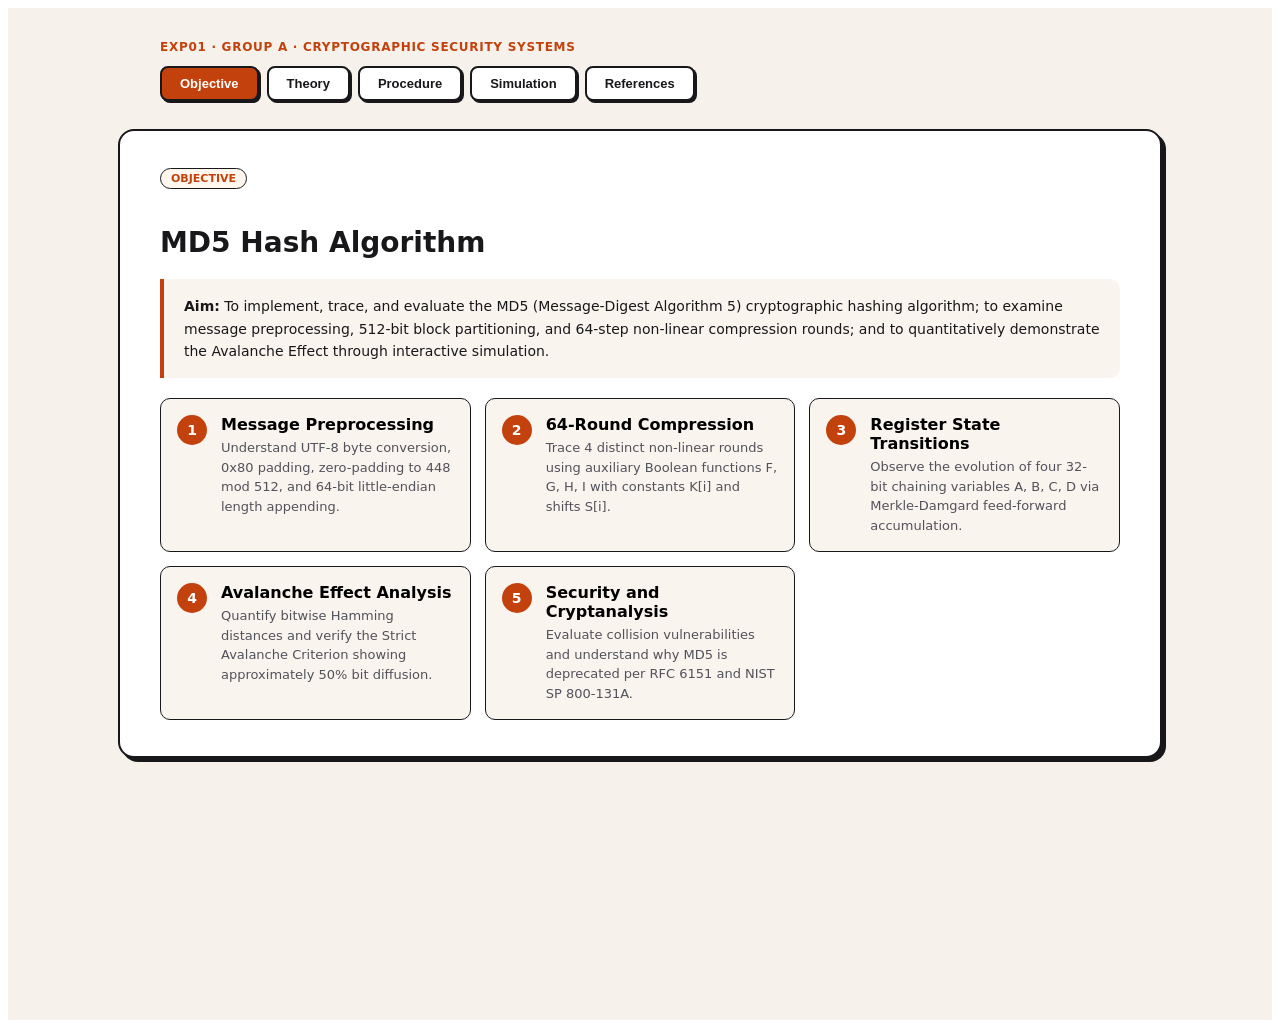
==== index.html @ a515e3de "Implement MD5 virtual lab module adhering to Rules V001-V505" ====
<!DOCTYPE html>
<html lang="en">
  <head>
    <meta charset="UTF-8">
    <meta name="viewport" content="width=device-width, initial-scale=1.0">
    <meta name="description" content="MD5 Hash Algorithm Virtual Lab - Fr. CRCE Cryptography Laboratory. Generate, visualize and analyze 128-bit MD5 digests with avalanche effect heatmap.">
    <title>MD5 Hash Algorithm | Fr. CRCE Virtual Cryptography Lab</title>
    <link rel="stylesheet" href="style.css">
  </head>
  <body>
    <div class="lab-experiment-container">

      <!-- Page Header -->
      <div class="lab-page-header">
        <div class="lab-page-kicker">EXP01 &middot; Group A &middot; Cryptographic Security Systems</div>
        <div class="lab-page-nav">
          <button type="button" class="lab-nav-btn active" data-tab="objective">Objective</button>
          <button type="button" class="lab-nav-btn" data-tab="theory">Theory</button>
          <button type="button" class="lab-nav-btn" data-tab="procedure">Procedure</button>
          <button type="button" class="lab-nav-btn" data-tab="simulation">Simulation</button>
          <button type="button" class="lab-nav-btn" data-tab="references">References</button>
        </div>
      </div>

      <!-- ================================================================
           SECTION 1: OBJECTIVE
           ================================================================ -->
      <section id="objective" class="lab-section">
        <span class="lab-section-tag">Objective</span>
        <h1 class="lab-section-title">MD5 Hash Algorithm</h1>
        <div class="lab-callout">
          <strong>Aim:</strong> To implement, trace, and evaluate the MD5 (Message-Digest Algorithm 5)
          cryptographic hashing algorithm; to examine message preprocessing, 512-bit block partitioning,
          and 64-step non-linear compression rounds; and to quantitatively demonstrate the Avalanche Effect
          through interactive simulation.
        </div>
        <div class="obj-grid">
          <div class="obj-card">
            <div class="obj-num">1</div>
            <div>
              <strong>Message Preprocessing</strong>
              <p>Understand UTF-8 byte conversion, 0x80 padding, zero-padding to 448 mod 512, and 64-bit little-endian length appending.</p>
            </div>
          </div>
          <div class="obj-card">
            <div class="obj-num">2</div>
            <div>
              <strong>64-Round Compression</strong>
              <p>Trace 4 distinct non-linear rounds using auxiliary Boolean functions F, G, H, I with constants K[i] and shifts S[i].</p>
            </div>
          </div>
          <div class="obj-card">
            <div class="obj-num">3</div>
            <div>
              <strong>Register State Transitions</strong>
              <p>Observe the evolution of four 32-bit chaining variables A, B, C, D via Merkle-Damgard feed-forward accumulation.</p>
            </div>
          </div>
          <div class="obj-card">
            <div class="obj-num">4</div>
            <div>
              <strong>Avalanche Effect Analysis</strong>
              <p>Quantify bitwise Hamming distances and verify the Strict Avalanche Criterion showing approximately 50% bit diffusion.</p>
            </div>
          </div>
          <div class="obj-card">
            <div class="obj-num">5</div>
            <div>
              <strong>Security and Cryptanalysis</strong>
              <p>Evaluate collision vulnerabilities and understand why MD5 is deprecated per RFC 6151 and NIST SP 800-131A.</p>
            </div>
          </div>
        </div>
      </section>

      <!-- ================================================================
           SECTION 2: THEORY
           ================================================================ -->
      <section id="theory" class="lab-section" hidden>
        <span class="lab-section-tag">Theory</span>
        <div class="lab-section-title">MD5 Algorithm - Theory</div>

        <div class="theory-card">
          <h3>1. Introduction</h3>
          <p>
            The MD5 Message-Digest Algorithm is an iterated cryptographic hash function designed by Ronald Rivest of MIT
            in 1991 and specified in RFC 1321. MD5 processes an arbitrary-length message and produces a fixed-size
            128-bit (16-byte) message digest, conventionally represented as a 32-character lowercase hexadecimal string.
          </p>
          <div class="lab-callout">
            <strong>Core Property:</strong> A cryptographic hash function is a deterministic one-way mapping.
            For any message M, computing MD5(M) is simple, but inverting the digest is computationally intractable
            (preimage resistance).
          </div>
        </div>

        <div class="theory-card">
          <h3>2. Preprocessing and Padding</h3>
          <p>MD5 processes data in blocks of 512 bits (64 bytes). Padding is appended as follows:</p>
          <ul>
            <li><strong>Append 0x80:</strong> A single '1' bit followed by seven '0' bits (byte 0x80) is appended immediately after the message.</li>
            <li><strong>Append Zero Bytes:</strong> Zero bytes (0x00) are appended until the byte length satisfies: length mod 64 = 56.</li>
            <li><strong>Append 64-bit Length:</strong> The original message bit length is appended as an 8-byte little-endian integer.</li>
          </ul>
        </div>

        <div class="theory-card">
          <h3>3. Four 32-bit State Registers</h3>
          <p>MD5 uses four 32-bit registers initialized to RFC 1321 constants:</p>
          <div class="mono-box">
            A = 0x67452301 &nbsp; B = 0xEFCDAB89 &nbsp; C = 0x98BADCFE &nbsp; D = 0x10325476
          </div>
        </div>

        <div class="theory-card">
          <h3>4. Four-Round Compression (64 Operations)</h3>
          <p>Each 512-bit block passes through 64 operations across 4 rounds of 16 operations each:</p>
          <table class="lab-table">
            <thead>
              <tr><th>Round</th><th>Ops</th><th>Function</th><th>Formula</th><th>Word Index g</th></tr>
            </thead>
            <tbody>
              <tr><td>Round 1</td><td>0-15</td><td>F(B,C,D)</td><td>(B AND C) OR (NOT B AND D)</td><td>g = i</td></tr>
              <tr><td>Round 2</td><td>16-31</td><td>G(B,C,D)</td><td>(B AND D) OR (C AND NOT D)</td><td>g = (5i+1) mod 16</td></tr>
              <tr><td>Round 3</td><td>32-47</td><td>H(B,C,D)</td><td>B XOR C XOR D</td><td>g = (3i+5) mod 16</td></tr>
              <tr><td>Round 4</td><td>48-63</td><td>I(B,C,D)</td><td>C XOR (B OR NOT D)</td><td>g = (7i) mod 16</td></tr>
            </tbody>
          </table>
          <div class="mono-box">
            temp = D; D = C; C = B;<br>
            B = B + ((A + Func(B,C,D) + K[i] + M[g]) ROTL S[i]) mod 2^32;<br>
            A = temp;
          </div>
        </div>

        <div class="theory-card">
          <h3>5. Avalanche Effect and Strict Avalanche Criterion</h3>
          <p>
            The Strict Avalanche Criterion (SAC) requires that flipping a single input bit must cause approximately
            50% of the 128 output bits to change. This property is verified in the Simulation tab with the
            128-bit heatmap comparator.
          </p>
        </div>

        <div class="theory-card">
          <h3>6. Security Deprecation (RFC 6151)</h3>
          <div class="lab-callout" id="danger-callout">
            <strong>Warning:</strong> MD5 is cryptographically broken for collision resistance and must NOT be used
            for digital certificates, SSL/TLS signatures, or password hashing in modern production systems.
          </div>
          <p>
            In 2004, Wang and Yu demonstrated practical collisions. In 2008, chosen-prefix attacks enabled forging
            rogue SSL Certificate Authorities. In 2012, the Flame malware used MD5 collisions to forge code signatures.
            Modern systems must use SHA-256, SHA-3, or Argon2id.
          </p>
        </div>
      </section>

      <!-- ================================================================
           SECTION 3: PROCEDURE
           ================================================================ -->
      <section id="procedure" class="lab-section" hidden>
        <span class="lab-section-tag">Procedure</span>
        <div class="lab-section-title">Experiment Procedure</div>

        <div class="flow-container">
          <div class="flow-title">MD5 Algorithm Execution Pipeline</div>
          <div class="flow-steps">
            <div class="flow-step"><div class="flow-badge">1</div><div><strong>Plaintext Input</strong><br>Accepts arbitrary-length UTF-8 text string M of length L bits.</div></div>
            <div class="flow-arrow">&#8595;</div>
            <div class="flow-step"><div class="flow-badge">2</div><div><strong>UTF-8 Encoding and Padding (0x80 + Zeros)</strong><br>Appends 0x80 byte then zero bytes so total length is congruent to 448 mod 512 bits.</div></div>
            <div class="flow-arrow">&#8595;</div>
            <div class="flow-step"><div class="flow-badge">3</div><div><strong>Append 64-bit Length Descriptor</strong><br>Encodes original length L mod 2^64 as two 32-bit little-endian words. Total = N x 512 bits.</div></div>
            <div class="flow-arrow">&#8595;</div>
            <div class="flow-step"><div class="flow-badge">4</div><div><strong>Partition into 512-bit Blocks</strong><br>Each 512-bit block is parsed into sixteen 32-bit little-endian words M[0..15].</div></div>
            <div class="flow-arrow">&#8595;</div>
            <div class="flow-step"><div class="flow-badge">5</div><div><strong>Four-Round 64-Step Compression</strong><br>Rounds 1-4 with functions F, G, H, I update chaining registers A, B, C, D.</div></div>
            <div class="flow-arrow">&#8595;</div>
            <div class="flow-step"><div class="flow-badge">6</div><div><strong>Merkle-Damgard Addition and Serialization</strong><br>Adds final round registers mod 2^32 to block initial state; serializes to 32 hex characters.</div></div>
          </div>
        </div>

        <div class="theory-card">
          <h3>Step-by-Step Lab Instructions</h3>
          <ol class="proc-list">
            <li>Open the <strong>Simulation</strong> tab to access the interactive MD5 workspace.</li>
            <li>Enter an input message (e.g., "abc" or "hello") or choose from the preset chips.</li>
            <li>Optionally toggle the <strong>Dynamic Salt / Nonce</strong> to test keyed message hashing.</li>
            <li>Click <strong>Generate MD5 Hash</strong> to run the native JavaScript MD5 algorithm.</li>
            <li>Examine the diagnostic register cards showing final chaining states A, B, C, D.</li>
            <li>Scroll to the <strong>MD5 Processing Visualizer</strong> to trace Stages 1 through 6.</li>
            <li>In the <strong>Avalanche Effect Comparator</strong>, enter two messages differing by 1 character.</li>
            <li>Observe the <strong>128-Bit Heatmap</strong> verifying approximately 50% bit diffusion.</li>
            <li>Click the <strong>Quiz</strong> button in the Simulation tab and answer all 10 questions.</li>
          </ol>
        </div>
      </section>

      <!-- ================================================================
           SECTION 4: SIMULATION
           ================================================================ -->
      <section id="simulation" class="lab-section" hidden>
        <span class="lab-section-tag">Simulation</span>
        <div class="lab-section-title">Interactive MD5 Hash Generator</div>

        <!-- Input Area -->
        <div class="sim-card">
          <label class="sim-label" for="md5Input">Message Input Text:</label>
          <textarea id="md5Input" class="lab-textarea" placeholder="Type or paste your plaintext message here..." spellcheck="false">abc</textarea>

          <!-- Salt Toggle -->
          <div class="salt-row">
            <label class="salt-label">
              <input type="checkbox" id="enableSaltToggle">
              <span>Append Dynamic Salt / Nonce to Message</span>
            </label>
            <span id="saltBadgeToken" class="salt-badge" style="display:none;">SALT: NONE</span>
          </div>

          <!-- Quick Presets -->
          <div class="preset-row">
            <span class="preset-label">Quick Presets:</span>
            <button type="button" class="preset-btn" data-preset="abc">"abc"</button>
            <button type="button" class="preset-btn" data-preset="hello">"hello"</button>
            <button type="button" class="preset-btn" data-preset="">Empty ("")</button>
            <button type="button" class="preset-btn" data-preset="abd">"abd"</button>
            <button type="button" class="preset-btn" data-preset="The quick brown fox jumps over the lazy dog">"quick brown fox"</button>
          </div>

          <div class="btn-row">
            <button type="button" id="generateHash" class="lab-btn-primary">Generate MD5 Hash</button>
            <button type="button" id="clearInput" class="lab-btn-secondary">Clear Input</button>
          </div>
        </div>

        <!-- Hash Output -->
        <div class="hash-output-card" aria-live="polite">
          <div class="hash-output-label">128-Bit Computed MD5 Digest (32 Hex Characters):</div>
          <div class="hash-output-row">
            <span id="hashOutput" class="hash-hex">900150983cd24fb0d6963f7d28e17f72</span>
            <button type="button" id="copyHashBtn" class="btn-copy">Copy Digest</button>
          </div>
        </div>

        <!-- Diagnostics -->
        <div class="metrics-grid">
          <div class="metric-card">
            <div class="metric-label">Input Characters</div>
            <div id="statCharCount" class="metric-value">3</div>
          </div>
          <div class="metric-card">
            <div class="metric-label">Unpadded Bit Length</div>
            <div id="statOrigBits" class="metric-value">24 bits</div>
          </div>
          <div class="metric-card">
            <div class="metric-label">Padded Stream Size</div>
            <div id="statPaddedBytes" class="metric-value">64 bytes</div>
          </div>
          <div class="metric-card">
            <div class="metric-label">512-Bit Blocks</div>
            <div id="statBlockCount" class="metric-value">1 block</div>
          </div>
        </div>

        <!-- Registers -->
        <div class="sim-card">
          <div class="sim-label">Final Chaining State Registers (A, B, C, D):</div>
          <div class="regs-grid">
            <div class="reg-card"><div class="reg-name">Register A</div><div id="regA" class="reg-hex">0x98500190</div></div>
            <div class="reg-card"><div class="reg-name">Register B</div><div id="regB" class="reg-hex">0x4b2fcd3c</div></div>
            <div class="reg-card"><div class="reg-name">Register C</div><div id="regC" class="reg-hex">0x7d3f96d6</div></div>
            <div class="reg-card"><div class="reg-name">Register D</div><div id="regD" class="reg-hex">0x727fe128</div></div>
          </div>
        </div>

        <!-- Avalanche Effect Comparator -->
        <div class="avalanche-section">
          <div class="avalanche-header">
            <div class="lab-section-title" style="font-size:20px;margin:0;">Strict Avalanche Effect Comparator</div>
            <span class="badge-pill">SAC - Strict Avalanche Criterion</span>
          </div>
          <div class="lab-callout">
            Compare two messages differing by as little as 1 character. The Strict Avalanche Criterion guarantees that
            flipping a single bit propagates through 64 non-linear operations to flip approximately
            <strong>50% (64 out of 128)</strong> of the digest bits.
          </div>
          <div class="av-inputs-grid">
            <div class="av-col">
              <label class="sim-label" for="avMsg1">Input Message 1:</label>
              <input type="text" id="avMsg1" class="lab-input" value="abc">
              <div id="avHash1" class="av-hash-preview">900150983cd24fb0d6963f7d28e17f72</div>
            </div>
            <div class="av-col">
              <label class="sim-label" for="avMsg2">Input Message 2 (Changed):</label>
              <input type="text" id="avMsg2" class="lab-input" value="abd">
              <div id="avHash2" class="av-hash-preview">4911e516e5aa21d327512e0c8b197616</div>
            </div>
          </div>
          <div class="btn-row" style="margin-top:12px;">
            <button type="button" id="btnRunAvalanche" class="lab-btn-primary">Run Avalanche Analysis</button>
            <button type="button" id="btnToggleChar" class="lab-btn-secondary">Auto-Mutate Last Character</button>
          </div>
          <div class="av-stats-grid">
            <div class="av-stat-box"><div id="avFlippedCount" class="av-stat-val flipped">63 / 128</div><div class="av-stat-label">Bits Flipped (Hamming Distance)</div></div>
            <div class="av-stat-box"><div id="avPercent" class="av-stat-val percent">49.22%</div><div class="av-stat-label">Percentage Diffusion (~50% Ideal)</div></div>
            <div class="av-stat-box"><div id="avHexFlipped" class="av-stat-val">30 / 32</div><div class="av-stat-label">Hex Characters Altered</div></div>
            <div class="av-stat-box"><div id="avStatus" class="av-stat-val status">Ideal Avalanche Diffusion</div><div class="av-stat-label">Criterion Evaluation</div></div>
          </div>
          <div class="bit-matrix-wrapper">
            <div class="bit-matrix-title">
              <span>128-Bit Digest Heatmap (Registers A, B, C, D x 32 Bits)</span>
              <span class="bit-matrix-hint">Hover over any cell to inspect bit index</span>
            </div>
            <div id="bitMatrixContainer" class="bit-matrix"></div>
            <div class="bit-legend">
              <div class="legend-item"><span class="legend-chip flipped-chip"></span> Flipped Bit (Changed via Avalanche)</div>
              <div class="legend-item"><span class="legend-chip same-chip"></span> Identical Bit (Unchanged)</div>
            </div>
          </div>
        </div>

        <!-- Processing Visualizer -->
        <div class="vis-wrapper">
          <div class="lab-section-title" style="font-size:20px;">MD5 Processing Visualizer (RFC 1321 Pipeline)</div>
          <p class="vis-subtitle">Trace the internal step-by-step transformation through the 6 stages of MD5 processing.</p>

          <div class="stage-card">
            <button type="button" class="stage-toggle open" data-stage="1">
              <span class="stage-badge">1</span><span>Input Message Specification</span><span class="stage-arrow">&#9660;</span>
            </button>
            <div class="stage-body open" id="stage1Body">
              <p>Raw plaintext message string. Each character is encoded into UTF-8 binary bytes.</p>
              <div class="mono-box" id="visInputMsg">"abc"</div>
              <p id="visInputStats">Length: 3 characters | 3 bytes | 24 bits</p>
            </div>
          </div>

          <div class="stage-card">
            <button type="button" class="stage-toggle open" data-stage="2">
              <span class="stage-badge">2</span><span>UTF-8 Encoding (Hexadecimal Bytes)</span><span class="stage-arrow">&#9660;</span>
            </button>
            <div class="stage-body open" id="stage2Body">
              <p>Hexadecimal representation of each byte before padding is applied.</p>
              <div class="mono-box" id="visUtf8Bytes">61 62 63</div>
            </div>
          </div>

          <div class="stage-card">
            <button type="button" class="stage-toggle open" data-stage="3">
              <span class="stage-badge">3</span><span>MD5 Preprocessing and Padding</span><span class="stage-arrow">&#9660;</span>
            </button>
            <div class="stage-body open" id="stage3Body">
              <p>Padding appended so length is congruent to 448 mod 512. Byte 0x80 appended, followed by zeros, then 64-bit length in little-endian.</p>
              <div class="pad-legend">
                <span class="pad-original">Original</span>
                <span class="pad-start">0x80 byte</span>
                <span class="pad-zeros">Zero Padding</span>
                <span class="pad-len">64-bit Length</span>
              </div>
              <div class="mono-box" id="visPaddedBytes"></div>
              <p id="visPaddingStats">Total padded size: 64 bytes (512 bits)</p>
            </div>
          </div>

          <div class="stage-card">
            <button type="button" class="stage-toggle open" data-stage="4">
              <span class="stage-badge">4</span><span>512-Bit Block and 16-Word Division M[0..15]</span><span class="stage-arrow">&#9660;</span>
            </button>
            <div class="stage-body open" id="stage4Body">
              <p>Each 512-bit block is parsed into sixteen 32-bit little-endian words M[0] through M[15].</p>
              <div id="visBlockContainer"></div>
            </div>
          </div>

          <div class="stage-card">
            <button type="button" class="stage-toggle open" data-stage="5">
              <span class="stage-badge">5</span><span>Four-Round Compression Breakdown (64 Operations)</span><span class="stage-arrow">&#9660;</span>
            </button>
            <div class="stage-body open" id="stage5Body">
              <p>The 512-bit block is compressed across 4 sequential rounds updating registers A, B, C, D:</p>
              <div class="rounds-grid">
                <div class="round-card"><h4>Round 1 (Ops 0-15)</h4><ul><li>F(B,C,D) = (B AND C) OR (NOT B AND D)</li><li>Word Index: g = i</li><li>Rotations: [7, 12, 17, 22]</li></ul><div class="reg-card" style="margin-top:8px;"><span id="visR1State" style="font-size:11px;">calculating...</span></div></div>
                <div class="round-card"><h4>Round 2 (Ops 16-31)</h4><ul><li>G(B,C,D) = (B AND D) OR (C AND NOT D)</li><li>Word Index: g = (5i+1) mod 16</li><li>Rotations: [5, 9, 14, 20]</li></ul><div class="reg-card" style="margin-top:8px;"><span id="visR2State" style="font-size:11px;">calculating...</span></div></div>
                <div class="round-card"><h4>Round 3 (Ops 32-47)</h4><ul><li>H(B,C,D) = B XOR C XOR D</li><li>Word Index: g = (3i+5) mod 16</li><li>Rotations: [4, 11, 16, 23]</li></ul><div class="reg-card" style="margin-top:8px;"><span id="visR3State" style="font-size:11px;">calculating...</span></div></div>
                <div class="round-card"><h4>Round 4 (Ops 48-63)</h4><ul><li>I(B,C,D) = C XOR (B OR NOT D)</li><li>Word Index: g = (7i) mod 16</li><li>Rotations: [6, 10, 15, 21]</li></ul><div class="reg-card" style="margin-top:8px;"><span id="visR4State" style="font-size:11px;">calculating...</span></div></div>
              </div>
            </div>
          </div>

          <div class="stage-card">
            <button type="button" class="stage-toggle open" data-stage="6">
              <span class="stage-badge">6</span><span>Final 128-Bit Digest Formation</span><span class="stage-arrow">&#9660;</span>
            </button>
            <div class="stage-body open" id="stage6Body">
              <p>Registers from Round 4 are added mod 2^32 to block initial values, then serialized to 32 hex characters:</p>
              <div class="regs-grid" id="visFinalRegisters"></div>
              <div class="mono-box" id="visFinalHash" style="color:#34d399;font-weight:700;margin-top:10px;">900150983cd24fb0d6963f7d28e17f72</div>
            </div>
          </div>
        </div>

        <!-- Quiz Section -->
        <div class="quiz-wrapper" id="quizSection">
          <div class="lab-section-title" style="font-size:20px;">Knowledge Check - Self-Assessment Quiz</div>
          <form id="md5QuizForm" novalidate>
            <div id="quizContainer"></div>
            <div class="btn-row" style="margin-top:20px;">
              <button type="button" id="submitQuiz" class="lab-btn-primary">Submit Quiz</button>
              <button type="button" id="retryQuiz" class="lab-btn-secondary" style="display:none;">Retry Quiz</button>
            </div>
            <div id="quizResult" class="quiz-banner"></div>
          </form>
        </div>
      </section>

      <!-- ================================================================
           SECTION 5: REFERENCES
           ================================================================ -->
      <section id="references" class="lab-section" hidden>
        <span class="lab-section-tag">References</span>
        <div class="lab-section-title">References and Further Reading</div>
        <ol class="ref-list">
          <li>RFC 1321: R. Rivest, "The MD5 Message-Digest Algorithm", MIT / RSA Data Security, April 1992.</li>
          <li>RFC 6151: S. Turner, L. Chen, "Updated Security Considerations for MD5 Message-Digest and HMAC-MD5", March 2011.</li>
          <li>William Stallings, "Cryptography and Network Security: Principles and Practice", Pearson Education.</li>
          <li>Xiaoyun Wang and Hongbo Yu, "How to Break MD5 and Other Hash Functions", EUROCRYPT 2005, LNCS vol 3494, Springer.</li>
          <li>NIST SP 800-131A Rev. 2, "Transitioning the Use of Cryptographic Algorithms and Key Lengths", NIST Computer Security Division.</li>
        </ol>
        <div class="lab-callout">
          <strong>Implementation Note:</strong> This experiment uses a 100% native JavaScript MD5 implementation
          following RFC 1321 with no external libraries, CDNs, or Web Crypto API calls. All computation runs
          entirely offline in the browser.
        </div>
        <div class="theory-card">
          <h3>RFC 1321 Verification Vectors</h3>
          <table class="lab-table">
            <thead><tr><th>Input</th><th>Expected MD5 Digest</th></tr></thead>
            <tbody>
              <tr><td>""  (empty)</td><td>d41d8cd98f00b204e9800998ecf8427e</td></tr>
              <tr><td>"abc"</td><td>900150983cd24fb0d6963f7d28e17f72</td></tr>
              <tr><td>"hello"</td><td>5d41402abc4b2a76b9719d911017c592</td></tr>
              <tr><td>"abd"</td><td>4911e516e5aa21d327512e0c8b197616</td></tr>
              <tr><td>"The quick brown fox jumps over the lazy dog"</td><td>9e107d9d372bb6826bd81d3542a419d6</td></tr>
            </tbody>
          </table>
        </div>
      </section>

    </div><!-- end .lab-experiment-container -->
    <script src="script.js"></script>
  </body>
</html>
---- style.css ----
/* ===========================================================================
   MD5 Virtual Lab - style.css
   Scoped exclusively to .lab-experiment-container and .lab-section
   =========================================================================== */

/* --------------------------------------------------------------------------
   Container
   -------------------------------------------------------------------------- */
.lab-experiment-container {
  min-height: 100vh;
  background: #f7f1eb;
  padding: 32px 20px 80px 20px;
  font-family: system-ui, sans-serif;
}

/* --------------------------------------------------------------------------
   Page Header & Navigation
   -------------------------------------------------------------------------- */
.lab-page-header {
  max-width: 960px;
  margin: 0 auto 8px auto;
}

.lab-page-kicker {
  font-size: 12px;
  font-weight: 700;
  color: #c2410c;
  text-transform: uppercase;
  letter-spacing: 0.06em;
  margin-bottom: 12px;
}

.lab-page-nav {
  display: flex;
  flex-wrap: wrap;
  gap: 8px;
  margin-bottom: 4px;
}

.lab-nav-btn {
  background: #ffffff;
  color: #18181b;
  border: 2px solid #18181b;
  border-radius: 8px;
  padding: 8px 18px;
  font-weight: 700;
  font-size: 13px;
  cursor: pointer;
  box-shadow: 2px 2px 0px #18181b;
  transition: background 150ms ease, color 150ms ease;
}

.lab-nav-btn:hover {
  background: #fff7ed;
}

.lab-nav-btn.active {
  background: #c2410c;
  color: #ffffff;
}

/* --------------------------------------------------------------------------
   Section Cards
   -------------------------------------------------------------------------- */
.lab-section {
  background: #ffffff;
  border: 2px solid #18181b;
  border-radius: 16px;
  padding: 36px 40px;
  margin: 28px auto;
  max-width: 960px;
  box-shadow: 4px 4px 0px #18181b;
}

@media (max-width: 640px) {
  .lab-section { padding: 24px 18px; }
}

/* --------------------------------------------------------------------------
   Section Badge & Title
   -------------------------------------------------------------------------- */
.lab-section-tag {
  display: inline-block;
  font-size: 11px;
  font-weight: 700;
  text-transform: uppercase;
  background: #fff7ed;
  color: #c2410c;
  border: 1px solid #18181b;
  padding: 3px 10px;
  border-radius: 999px;
  margin-bottom: 14px;
}

.lab-section-title {
  font-size: 28px;
  font-weight: 700;
  color: #18181b;
  margin-bottom: 20px;
}

/* --------------------------------------------------------------------------
   Callout Box
   -------------------------------------------------------------------------- */
.lab-callout {
  background: #faf4ef;
  border-left: 4px solid #c2410c;
  border-radius: 0 10px 10px 0;
  padding: 16px 20px;
  margin: 20px 0;
  color: #18181b;
  font-size: 14px;
  line-height: 1.6;
}

#danger-callout {
  border-left-color: #dc2626;
  background: #fff5f5;
}

/* --------------------------------------------------------------------------
   Interactive Buttons
   -------------------------------------------------------------------------- */
.lab-btn-primary {
  background: #c2410c;
  color: #ffffff;
  border: 2px solid #18181b;
  border-radius: 8px;
  padding: 10px 20px;
  font-weight: 700;
  font-size: 14px;
  cursor: pointer;
  box-shadow: 2px 2px 0px #18181b;
  transition: transform 120ms ease, box-shadow 120ms ease;
}

.lab-btn-primary:hover {
  transform: translate(-1px, -1px);
  box-shadow: 3px 3px 0px #18181b;
}

.lab-btn-secondary {
  background: #ffffff;
  color: #18181b;
  border: 2px solid #18181b;
  border-radius: 8px;
  padding: 10px 20px;
  font-weight: 600;
  font-size: 14px;
  cursor: pointer;
  box-shadow: 2px 2px 0px #18181b;
  transition: background 120ms ease;
}

.lab-btn-secondary:hover {
  background: #f7f1eb;
}

/* --------------------------------------------------------------------------
   Inputs and Textareas
   -------------------------------------------------------------------------- */
.lab-textarea {
  background: #ffffff;
  border: 2px solid #18181b;
  border-radius: 8px;
  padding: 10px 14px;
  font-size: 14px;
  color: #18181b;
  width: 100%;
  min-height: 100px;
  resize: vertical;
  box-sizing: border-box;
  font-family: system-ui, sans-serif;
  line-height: 1.5;
  transition: border-color 150ms ease;
}

.lab-textarea:focus {
  outline: none;
  border-color: #c2410c;
}

.lab-input {
  background: #ffffff;
  border: 2px solid #18181b;
  border-radius: 8px;
  padding: 10px 14px;
  font-size: 14px;
  color: #18181b;
  width: 100%;
  box-sizing: border-box;
  font-family: system-ui, sans-serif;
  transition: border-color 150ms ease;
}

.lab-input:focus {
  outline: none;
  border-color: #c2410c;
}

/* --------------------------------------------------------------------------
   Code / Mono Box
   -------------------------------------------------------------------------- */
.mono-box {
  background: #27272a;
  color: #34d399;
  font-family: monospace;
  border-radius: 8px;
  padding: 14px 18px;
  font-size: 13px;
  line-height: 1.6;
  word-break: break-all;
  margin: 10px 0;
  overflow-x: auto;
}

/* --------------------------------------------------------------------------
   Objective Grid
   -------------------------------------------------------------------------- */
.obj-grid {
  display: grid;
  grid-template-columns: repeat(auto-fit, minmax(260px, 1fr));
  gap: 14px;
  margin-top: 20px;
}

.obj-card {
  background: #faf4ef;
  border: 1px solid #18181b;
  border-radius: 10px;
  padding: 16px;
  display: flex;
  gap: 14px;
  align-items: flex-start;
}

.obj-num {
  width: 30px;
  height: 30px;
  background: #c2410c;
  color: #ffffff;
  border-radius: 50%;
  display: flex;
  align-items: center;
  justify-content: center;
  font-weight: 700;
  font-size: 14px;
  flex-shrink: 0;
}

.obj-card p {
  font-size: 13px;
  color: #52525b;
  margin: 4px 0 0 0;
  line-height: 1.5;
}

/* --------------------------------------------------------------------------
   Theory Cards
   -------------------------------------------------------------------------- */
.theory-card {
  background: #faf4ef;
  border: 1px solid #e5d9d0;
  border-radius: 10px;
  padding: 20px 24px;
  margin-bottom: 18px;
}

.theory-card h3 {
  margin: 0 0 12px;
  color: #18181b;
  font-size: 17px;
  border-bottom: 1px solid #e5d9d0;
  padding-bottom: 8px;
}

.theory-card ul, .theory-card ol {
  padding-left: 20px;
  color: #3f3f46;
  line-height: 1.7;
  font-size: 14px;
}

.theory-card p {
  color: #3f3f46;
  font-size: 14px;
  line-height: 1.65;
  margin: 8px 0;
}

/* --------------------------------------------------------------------------
   Table
   -------------------------------------------------------------------------- */
.lab-table {
  width: 100%;
  border-collapse: collapse;
  font-size: 13px;
  margin: 12px 0;
}

.lab-table th {
  background: #18181b;
  color: #ffffff;
  padding: 10px 12px;
  text-align: left;
}

.lab-table td {
  padding: 9px 12px;
  border: 1px solid #e5d9d0;
  color: #3f3f46;
}

.lab-table tr:nth-child(even) td {
  background: #faf4ef;
}

/* --------------------------------------------------------------------------
   Procedure Flow
   -------------------------------------------------------------------------- */
.flow-container {
  background: #18181b;
  border-radius: 12px;
  padding: 24px;
  margin: 16px 0;
}

.flow-title {
  text-align: center;
  font-weight: 700;
  font-size: 15px;
  color: #fbbf24;
  margin-bottom: 20px;
}

.flow-steps {
  display: flex;
  flex-direction: column;
  gap: 6px;
  max-width: 680px;
  margin: 0 auto;
}

.flow-step {
  display: flex;
  align-items: flex-start;
  gap: 14px;
  background: #27272a;
  border: 1px solid #3f3f46;
  border-radius: 8px;
  padding: 12px 16px;
  color: #e4e4e7;
  font-size: 13px;
  line-height: 1.5;
  transition: border-color 150ms ease;
}

.flow-step:hover {
  border-color: #c2410c;
}

.flow-badge {
  width: 30px;
  height: 30px;
  border-radius: 50%;
  background: #c2410c;
  color: #ffffff;
  font-weight: 700;
  display: flex;
  align-items: center;
  justify-content: center;
  flex-shrink: 0;
  font-size: 13px;
}

.flow-arrow {
  text-align: center;
  color: #c2410c;
  font-size: 18px;
  font-weight: 700;
}

.proc-list {
  padding-left: 22px;
  line-height: 1.8;
  font-size: 14px;
  color: #3f3f46;
}

.proc-list li {
  margin-bottom: 10px;
}

/* --------------------------------------------------------------------------
   Simulation Cards
   -------------------------------------------------------------------------- */
.sim-card {
  background: #faf4ef;
  border: 1px solid #e5d9d0;
  border-radius: 10px;
  padding: 20px 24px;
  margin-bottom: 18px;
}

.sim-label {
  display: block;
  font-weight: 700;
  font-size: 13px;
  color: #18181b;
  margin-bottom: 8px;
}

.salt-row {
  display: flex;
  align-items: center;
  justify-content: space-between;
  flex-wrap: wrap;
  gap: 10px;
  margin: 12px 0;
}

.salt-label {
  display: inline-flex;
  align-items: center;
  gap: 8px;
  cursor: pointer;
  font-size: 13px;
  color: #18181b;
  font-weight: 500;
}

.salt-badge {
  background: #fff7ed;
  border: 1px solid #c2410c;
  color: #c2410c;
  border-radius: 999px;
  padding: 2px 10px;
  font-size: 12px;
  font-weight: 600;
  font-family: monospace;
}

.preset-row {
  display: flex;
  flex-wrap: wrap;
  align-items: center;
  gap: 8px;
  margin: 10px 0 14px;
}

.preset-label {
  font-size: 12px;
  color: #71717a;
  font-weight: 600;
}

.preset-btn {
  background: #ffffff;
  border: 1px solid #18181b;
  border-radius: 999px;
  padding: 4px 13px;
  font-size: 12px;
  color: #18181b;
  cursor: pointer;
  transition: background 120ms ease;
}

.preset-btn:hover {
  background: #fff7ed;
  border-color: #c2410c;
}

.btn-row {
  display: flex;
  gap: 10px;
  flex-wrap: wrap;
  margin-top: 12px;
}

/* --------------------------------------------------------------------------
   Hash Output
   -------------------------------------------------------------------------- */
.hash-output-card {
  background: #18181b;
  border: 2px solid #18181b;
  border-radius: 10px;
  padding: 18px 20px;
  margin-bottom: 18px;
}

.hash-output-label {
  font-size: 11px;
  font-weight: 700;
  color: #fbbf24;
  text-transform: uppercase;
  margin-bottom: 8px;
  letter-spacing: 0.05em;
}

.hash-output-row {
  display: flex;
  align-items: center;
  justify-content: space-between;
  gap: 12px;
  flex-wrap: wrap;
}

.hash-hex {
  font-family: monospace;
  font-size: 1.2rem;
  font-weight: 700;
  color: #34d399;
  word-break: break-all;
}

.btn-copy {
  background: rgba(255,255,255,0.1);
  border: 1px solid rgba(255,255,255,0.3);
  color: #ffffff;
  padding: 6px 14px;
  border-radius: 6px;
  font-size: 13px;
  cursor: pointer;
  white-space: nowrap;
  transition: background 120ms ease;
}

.btn-copy:hover {
  background: rgba(194,65,12,0.4);
}

/* --------------------------------------------------------------------------
   Metrics Grid
   -------------------------------------------------------------------------- */
.metrics-grid {
  display: grid;
  grid-template-columns: repeat(auto-fit, minmax(180px, 1fr));
  gap: 12px;
  margin-bottom: 18px;
}

.metric-card {
  background: #faf4ef;
  border: 1px solid #e5d9d0;
  border-radius: 10px;
  padding: 14px 16px;
}

.metric-label {
  font-size: 11px;
  font-weight: 700;
  text-transform: uppercase;
  color: #71717a;
  letter-spacing: 0.05em;
  margin-bottom: 4px;
}

.metric-value {
  font-size: 1.1rem;
  font-weight: 700;
  color: #c2410c;
  font-family: monospace;
}

/* --------------------------------------------------------------------------
   Registers Grid
   -------------------------------------------------------------------------- */
.regs-grid {
  display: grid;
  grid-template-columns: repeat(auto-fit, minmax(180px, 1fr));
  gap: 10px;
  margin-top: 10px;
}

.reg-card {
  background: #27272a;
  border: 1px solid #3f3f46;
  border-radius: 8px;
  padding: 10px 14px;
}

.reg-name {
  font-size: 11px;
  color: #fbbf24;
  font-weight: 700;
  margin-bottom: 4px;
}

.reg-hex {
  font-family: monospace;
  font-size: 14px;
  color: #34d399;
  font-weight: 600;
  word-break: break-all;
}

/* --------------------------------------------------------------------------
   Avalanche Section
   -------------------------------------------------------------------------- */
.avalanche-section {
  background: #faf4ef;
  border: 2px solid #18181b;
  border-radius: 12px;
  padding: 24px;
  margin-top: 24px;
}

.avalanche-header {
  display: flex;
  align-items: center;
  justify-content: space-between;
  flex-wrap: wrap;
  gap: 10px;
  margin-bottom: 14px;
}

.badge-pill {
  background: #fff7ed;
  border: 1px solid #c2410c;
  color: #c2410c;
  border-radius: 999px;
  padding: 4px 12px;
  font-size: 12px;
  font-weight: 700;
}

.av-inputs-grid {
  display: grid;
  grid-template-columns: 1fr 1fr;
  gap: 16px;
  margin-bottom: 8px;
}

@media (max-width: 640px) {
  .av-inputs-grid { grid-template-columns: 1fr; }
}

.av-col {
  display: flex;
  flex-direction: column;
  gap: 8px;
}

.av-hash-preview {
  font-family: monospace;
  font-size: 12px;
  color: #c2410c;
  background: #fff7ed;
  border: 1px solid #e5d9d0;
  padding: 8px 10px;
  border-radius: 6px;
  word-break: break-all;
}

.av-stats-grid {
  display: grid;
  grid-template-columns: repeat(auto-fit, minmax(160px, 1fr));
  gap: 12px;
  margin: 16px 0;
}

.av-stat-box {
  background: #18181b;
  border-radius: 8px;
  padding: 12px 14px;
  text-align: center;
}

.av-stat-val {
  font-size: 1.3rem;
  font-weight: 700;
  font-family: monospace;
  color: #e4e4e7;
}

.av-stat-val.flipped { color: #f87171; }
.av-stat-val.percent { color: #fbbf24; }
.av-stat-val.status  { color: #34d399; font-size: 1rem; }

.av-stat-label {
  font-size: 11px;
  color: #a1a1aa;
  text-transform: uppercase;
  letter-spacing: 0.04em;
  margin-top: 4px;
}

/* --------------------------------------------------------------------------
   128-Bit Matrix
   -------------------------------------------------------------------------- */
.bit-matrix-wrapper {
  background: #18181b;
  border-radius: 8px;
  padding: 16px;
  margin-top: 16px;
}

.bit-matrix-title {
  display: flex;
  justify-content: space-between;
  align-items: center;
  flex-wrap: wrap;
  gap: 8px;
  color: #fbbf24;
  font-size: 13px;
  font-weight: 700;
  margin-bottom: 12px;
}

.bit-matrix-hint {
  font-size: 11px;
  font-weight: normal;
  color: #a1a1aa;
}

.bit-matrix {
  display: grid;
  grid-template-columns: repeat(32, 1fr);
  gap: 3px;
}

@media (max-width: 640px) {
  .bit-matrix { grid-template-columns: repeat(16, 1fr); }
}

.bit-cell {
  aspect-ratio: 1;
  border-radius: 2px;
  display: flex;
  align-items: center;
  justify-content: center;
  font-size: 9px;
  font-weight: 700;
  font-family: monospace;
  cursor: pointer;
  transition: transform 100ms ease;
}

.bit-cell:hover { transform: scale(1.5); z-index: 10; }
.bit-same   { background: #1c271e; color: #6edb8c; border: 1px solid #2c4230; }
.bit-flipped { background: #4a1818; color: #fca5a5; border: 1px solid #7c2626; }

.bit-legend {
  display: flex;
  gap: 16px;
  flex-wrap: wrap;
  font-size: 12px;
  color: #a1a1aa;
  margin-top: 10px;
  align-items: center;
}

.legend-item {
  display: flex;
  align-items: center;
  gap: 6px;
}

.legend-chip {
  width: 14px;
  height: 14px;
  border-radius: 2px;
  display: inline-block;
}

.flipped-chip { background: #4a1818; border: 1px solid #7c2626; }
.same-chip    { background: #1c271e; border: 1px solid #2c4230; }

/* --------------------------------------------------------------------------
   Processing Visualizer
   -------------------------------------------------------------------------- */
.vis-wrapper {
  margin-top: 28px;
}

.vis-subtitle {
  font-size: 13px;
  color: #71717a;
  margin-bottom: 16px;
}

.stage-card {
  border: 1px solid #e5d9d0;
  border-radius: 8px;
  margin-bottom: 10px;
  overflow: hidden;
}

.stage-toggle {
  width: 100%;
  padding: 12px 16px;
  background: #faf4ef;
  border: 0;
  color: #18181b;
  cursor: pointer;
  display: flex;
  align-items: center;
  gap: 10px;
  font-size: 14px;
  font-weight: 700;
  text-align: left;
  transition: background 120ms ease;
}

.stage-toggle:hover {
  background: #fff7ed;
}

.stage-badge {
  width: 24px;
  height: 24px;
  border-radius: 50%;
  background: #c2410c;
  color: #ffffff;
  display: flex;
  align-items: center;
  justify-content: center;
  font-size: 12px;
  font-weight: 700;
  flex-shrink: 0;
}

.stage-arrow {
  margin-left: auto;
  font-size: 12px;
  color: #71717a;
  transition: transform 150ms ease;
}

.stage-toggle.open .stage-arrow {
  transform: rotate(180deg);
}

.stage-body {
  display: none;
  padding: 16px;
  border-top: 1px solid #e5d9d0;
  font-size: 13px;
  color: #3f3f46;
  line-height: 1.6;
}

.stage-body.open {
  display: block;
}

.stage-body p {
  margin: 0 0 10px;
}

/* --------------------------------------------------------------------------
   Padding Legend (Stage 3)
   -------------------------------------------------------------------------- */
.pad-legend {
  display: flex;
  flex-wrap: wrap;
  gap: 12px;
  font-size: 12px;
  margin: 8px 0;
  font-weight: 600;
}

.pad-original { color: #3b82f6; }
.pad-start    { color: #f59e0b; }
.pad-zeros    { color: #a1a1aa; }
.pad-len      { color: #34d399; }

/* --------------------------------------------------------------------------
   Word Grid (Stage 4)
   -------------------------------------------------------------------------- */
.word-grid {
  display: grid;
  grid-template-columns: repeat(4, 1fr);
  gap: 8px;
  margin: 12px 0;
}

@media (max-width: 480px) {
  .word-grid { grid-template-columns: repeat(2, 1fr); }
}

.word-box {
  background: #27272a;
  border: 1px solid #3f3f46;
  border-radius: 6px;
  padding: 8px 10px;
  font-family: monospace;
  font-size: 11px;
}

.word-idx {
  color: #fbbf24;
  font-weight: 700;
  font-size: 10px;
  display: block;
  margin-bottom: 2px;
}

.word-hex { color: #34d399; }

/* --------------------------------------------------------------------------
   Rounds Grid (Stage 5)
   -------------------------------------------------------------------------- */
.rounds-grid {
  display: grid;
  grid-template-columns: repeat(auto-fit, minmax(200px, 1fr));
  gap: 10px;
  margin: 12px 0;
}

.round-card {
  background: #faf4ef;
  border: 1px solid #e5d9d0;
  border-left: 3px solid #c2410c;
  border-radius: 8px;
  padding: 12px;
}

.round-card h4 {
  margin: 0 0 8px;
  font-size: 13px;
  color: #18181b;
}

.round-card ul {
  margin: 0;
  padding-left: 18px;
  font-size: 12px;
  color: #52525b;
  line-height: 1.6;
}

/* --------------------------------------------------------------------------
   Quiz
   -------------------------------------------------------------------------- */
.quiz-wrapper {
  margin-top: 28px;
}

.quiz-card {
  background: #faf4ef;
  border: 2px solid #e5d9d0;
  border-radius: 10px;
  padding: 18px 22px;
  margin-bottom: 16px;
  transition: border-color 150ms ease;
}

.quiz-card.correct-card {
  border-color: #22c55e;
  background: #f0fdf4;
}

.quiz-card.wrong-card {
  border-color: #ef4444;
  background: #fef2f2;
}

.quiz-question-title {
  font-weight: 700;
  font-size: 14px;
  color: #18181b;
  margin-bottom: 12px;
}

.quiz-options-group {
  display: flex;
  flex-direction: column;
  gap: 8px;
}

.quiz-option-label {
  display: flex;
  align-items: center;
  gap: 10px;
  padding: 10px 14px;
  background: #ffffff;
  border: 1px solid #e5d9d0;
  border-radius: 8px;
  cursor: pointer;
  font-size: 13px;
  color: #18181b;
  transition: background 120ms ease;
}

.quiz-option-label:hover {
  background: #fff7ed;
  border-color: #c2410c;
}

.quiz-option-label input[type="radio"] {
  accent-color: #c2410c;
  cursor: pointer;
}

.quiz-explanation {
  margin-top: 10px;
  padding: 10px 14px;
  border-radius: 8px;
  font-size: 13px;
  line-height: 1.5;
  display: none;
}

.quiz-explanation.show  { display: block; }
.quiz-explanation.exp-correct { background: #f0fdf4; color: #15803d; border-left: 3px solid #22c55e; }
.quiz-explanation.exp-wrong   { background: #fef2f2; color: #b91c1c; border-left: 3px solid #ef4444; }

.quiz-banner {
  background: #18181b;
  border: 2px solid #c2410c;
  color: #ffffff;
  border-radius: 10px;
  padding: 16px 20px;
  text-align: center;
  font-size: 16px;
  font-weight: 700;
  display: none;
  margin-top: 16px;
}

.quiz-banner.show { display: block; }

/* --------------------------------------------------------------------------
   References
   -------------------------------------------------------------------------- */
.ref-list {
  padding-left: 22px;
  font-size: 14px;
  color: #3f3f46;
  line-height: 1.8;
}

.ref-list li {
  margin-bottom: 10px;
}
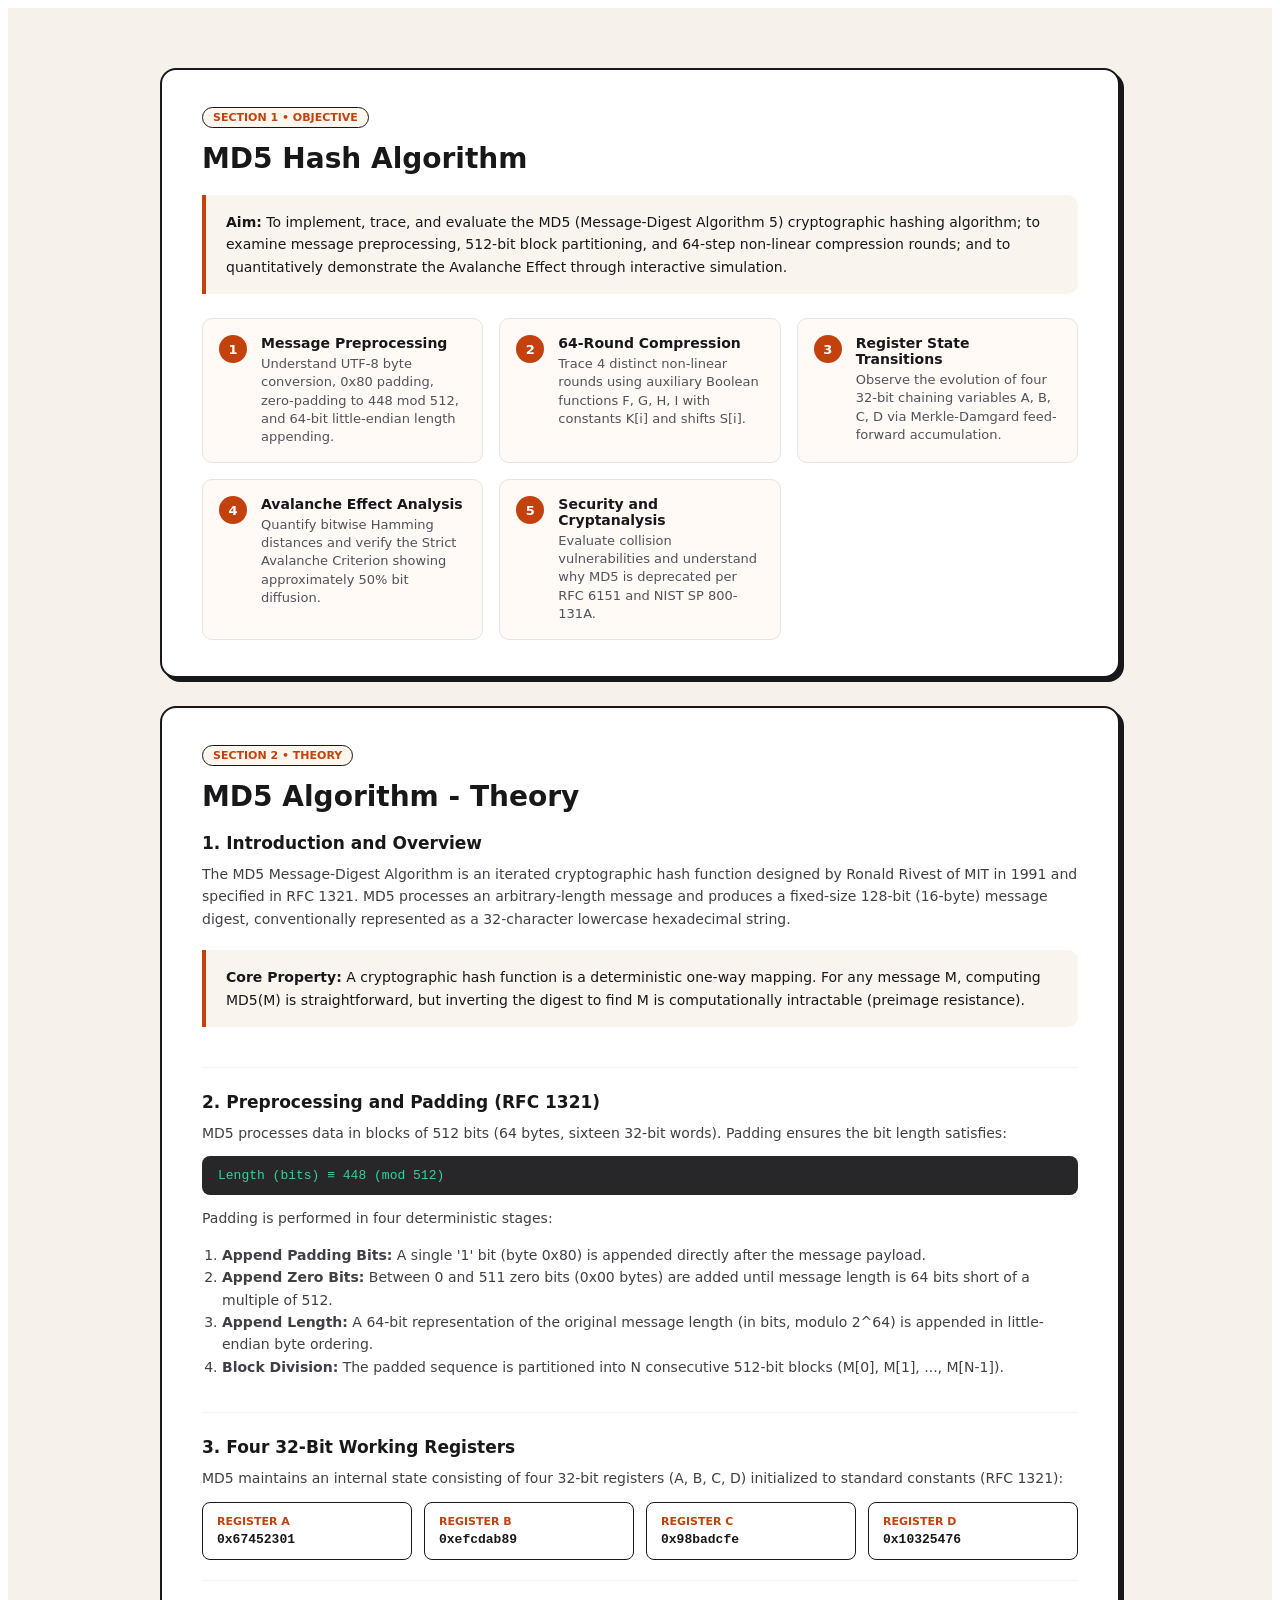
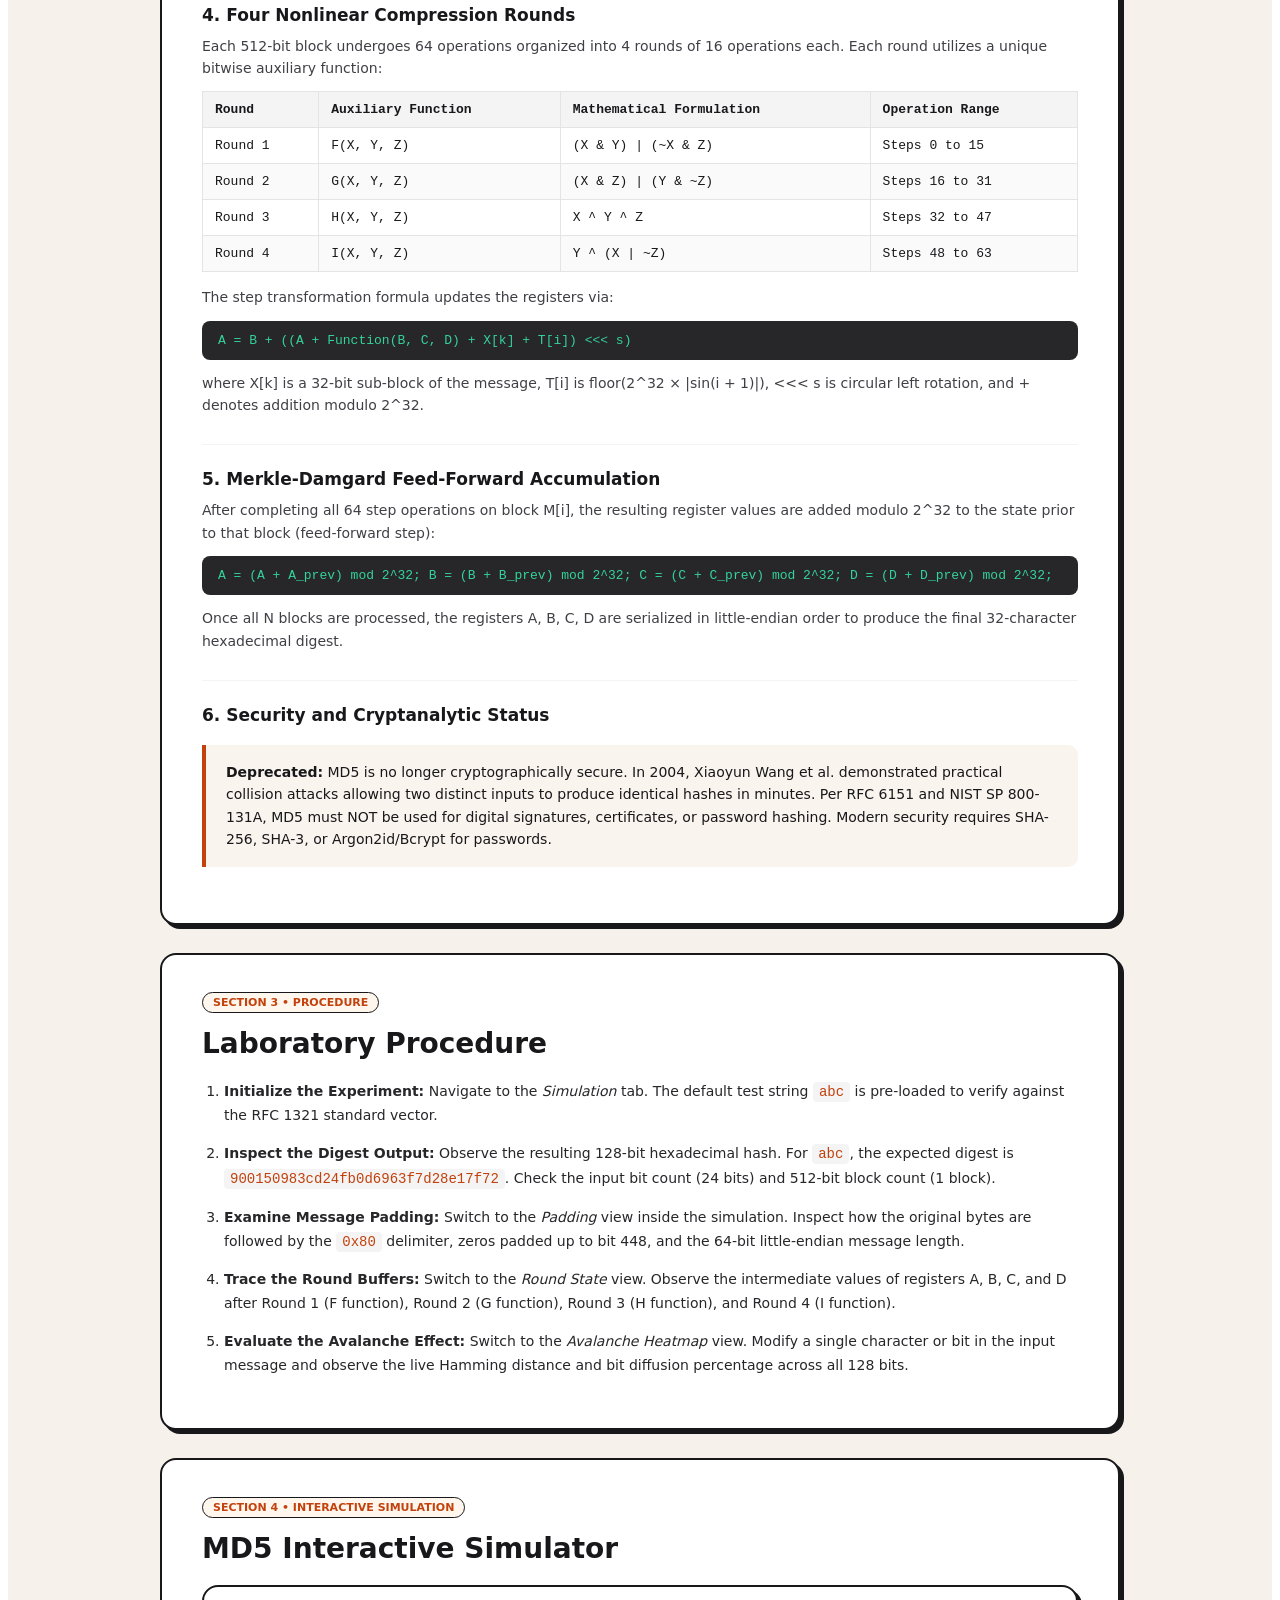
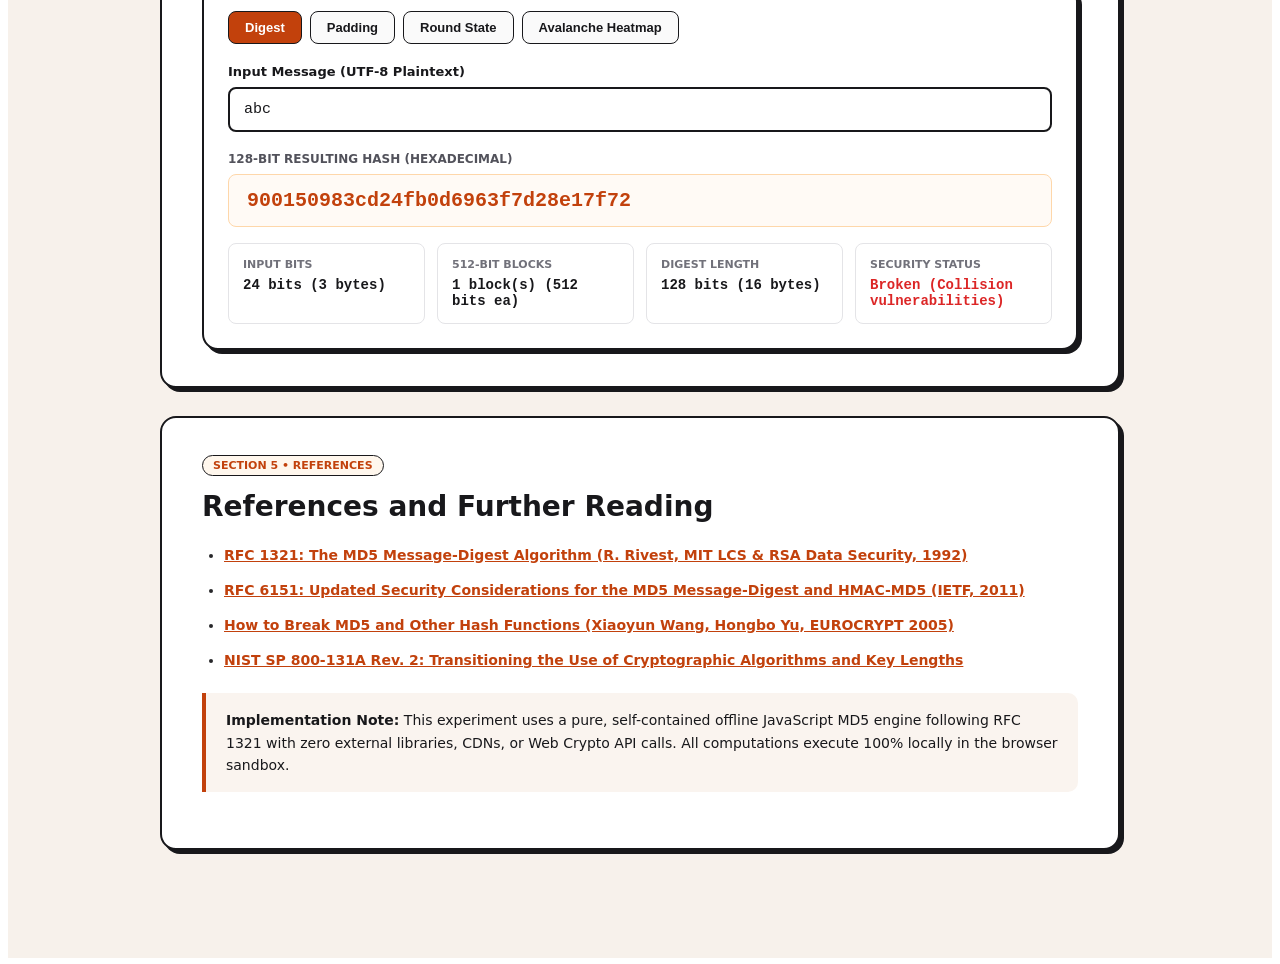
==== commit b816e3f7: "Align MD5 module with Platform Ownership Contract: remove custom navbar and quiz DOM, integrate Gold" ====
--- a/index.html
+++ b/index.html
@@ -1,452 +1,332 @@
 <!DOCTYPE html>
 <html lang="en">
-  <head>
-    <meta charset="UTF-8">
-    <meta name="viewport" content="width=device-width, initial-scale=1.0">
-    <meta name="description" content="MD5 Hash Algorithm Virtual Lab - Fr. CRCE Cryptography Laboratory. Generate, visualize and analyze 128-bit MD5 digests with avalanche effect heatmap.">
-    <title>MD5 Hash Algorithm | Fr. CRCE Virtual Cryptography Lab</title>
-    <link rel="stylesheet" href="style.css">
-  </head>
-  <body>
-    <div class="lab-experiment-container">
-
-      <!-- Page Header -->
-      <div class="lab-page-header">
-        <div class="lab-page-kicker">EXP01 &middot; Group A &middot; Cryptographic Security Systems</div>
-        <div class="lab-page-nav">
-          <button type="button" class="lab-nav-btn active" data-tab="objective">Objective</button>
-          <button type="button" class="lab-nav-btn" data-tab="theory">Theory</button>
-          <button type="button" class="lab-nav-btn" data-tab="procedure">Procedure</button>
-          <button type="button" class="lab-nav-btn" data-tab="simulation">Simulation</button>
-          <button type="button" class="lab-nav-btn" data-tab="references">References</button>
-        </div>
-      </div>
-
-      <!-- ================================================================
-           SECTION 1: OBJECTIVE
-           ================================================================ -->
-      <section id="objective" class="lab-section">
-        <span class="lab-section-tag">Objective</span>
-        <h1 class="lab-section-title">MD5 Hash Algorithm</h1>
+<head>
+  <meta charset="UTF-8">
+  <meta name="viewport" content="width=device-width, initial-scale=1.0">
+  <title>MD5 Hash Algorithm - Fr. CRCE Virtual Cryptography Lab</title>
+  <link rel="stylesheet" href="style.css">
+</head>
+<body>
+  <div class="lab-experiment-container">
+
+    <!-- ================================================================
+         SECTION 1: OBJECTIVE
+         ================================================================ -->
+    <section id="objective" class="lab-section">
+      <span class="lab-section-tag">Section 1 &bull; Objective</span>
+      <h1 class="lab-section-title">MD5 Hash Algorithm</h1>
+      <div class="lab-callout">
+        <strong>Aim:</strong> To implement, trace, and evaluate the MD5 (Message-Digest Algorithm 5)
+        cryptographic hashing algorithm; to examine message preprocessing, 512-bit block partitioning,
+        and 64-step non-linear compression rounds; and to quantitatively demonstrate the Avalanche Effect
+        through interactive simulation.
+      </div>
+      <div class="obj-grid">
+        <div class="obj-card">
+          <div class="obj-num">1</div>
+          <div>
+            <strong>Message Preprocessing</strong>
+            <p>Understand UTF-8 byte conversion, 0x80 padding, zero-padding to 448 mod 512, and 64-bit little-endian length appending.</p>
+          </div>
+        </div>
+        <div class="obj-card">
+          <div class="obj-num">2</div>
+          <div>
+            <strong>64-Round Compression</strong>
+            <p>Trace 4 distinct non-linear rounds using auxiliary Boolean functions F, G, H, I with constants K[i] and shifts S[i].</p>
+          </div>
+        </div>
+        <div class="obj-card">
+          <div class="obj-num">3</div>
+          <div>
+            <strong>Register State Transitions</strong>
+            <p>Observe the evolution of four 32-bit chaining variables A, B, C, D via Merkle-Damgard feed-forward accumulation.</p>
+          </div>
+        </div>
+        <div class="obj-card">
+          <div class="obj-num">4</div>
+          <div>
+            <strong>Avalanche Effect Analysis</strong>
+            <p>Quantify bitwise Hamming distances and verify the Strict Avalanche Criterion showing approximately 50% bit diffusion.</p>
+          </div>
+        </div>
+        <div class="obj-card">
+          <div class="obj-num">5</div>
+          <div>
+            <strong>Security and Cryptanalysis</strong>
+            <p>Evaluate collision vulnerabilities and understand why MD5 is deprecated per RFC 6151 and NIST SP 800-131A.</p>
+          </div>
+        </div>
+      </div>
+    </section>
+
+    <!-- ================================================================
+         SECTION 2: THEORY
+         ================================================================ -->
+    <section id="theory" class="lab-section">
+      <span class="lab-section-tag">Section 2 &bull; Theory</span>
+      <h2 class="lab-section-title">MD5 Algorithm - Theory</h2>
+
+      <div class="theory-card">
+        <h3>1. Introduction and Overview</h3>
+        <p>
+          The MD5 Message-Digest Algorithm is an iterated cryptographic hash function designed by Ronald Rivest of MIT
+          in 1991 and specified in RFC 1321. MD5 processes an arbitrary-length message and produces a fixed-size
+          128-bit (16-byte) message digest, conventionally represented as a 32-character lowercase hexadecimal string.
+        </p>
         <div class="lab-callout">
-          <strong>Aim:</strong> To implement, trace, and evaluate the MD5 (Message-Digest Algorithm 5)
-          cryptographic hashing algorithm; to examine message preprocessing, 512-bit block partitioning,
-          and 64-step non-linear compression rounds; and to quantitatively demonstrate the Avalanche Effect
-          through interactive simulation.
-        </div>
-        <div class="obj-grid">
-          <div class="obj-card">
-            <div class="obj-num">1</div>
-            <div>
-              <strong>Message Preprocessing</strong>
-              <p>Understand UTF-8 byte conversion, 0x80 padding, zero-padding to 448 mod 512, and 64-bit little-endian length appending.</p>
-            </div>
-          </div>
-          <div class="obj-card">
-            <div class="obj-num">2</div>
-            <div>
-              <strong>64-Round Compression</strong>
-              <p>Trace 4 distinct non-linear rounds using auxiliary Boolean functions F, G, H, I with constants K[i] and shifts S[i].</p>
-            </div>
-          </div>
-          <div class="obj-card">
-            <div class="obj-num">3</div>
-            <div>
-              <strong>Register State Transitions</strong>
-              <p>Observe the evolution of four 32-bit chaining variables A, B, C, D via Merkle-Damgard feed-forward accumulation.</p>
-            </div>
-          </div>
-          <div class="obj-card">
-            <div class="obj-num">4</div>
-            <div>
-              <strong>Avalanche Effect Analysis</strong>
-              <p>Quantify bitwise Hamming distances and verify the Strict Avalanche Criterion showing approximately 50% bit diffusion.</p>
-            </div>
-          </div>
-          <div class="obj-card">
-            <div class="obj-num">5</div>
-            <div>
-              <strong>Security and Cryptanalysis</strong>
-              <p>Evaluate collision vulnerabilities and understand why MD5 is deprecated per RFC 6151 and NIST SP 800-131A.</p>
-            </div>
-          </div>
-        </div>
-      </section>
-
-      <!-- ================================================================
-           SECTION 2: THEORY
-           ================================================================ -->
-      <section id="theory" class="lab-section" hidden>
-        <span class="lab-section-tag">Theory</span>
-        <div class="lab-section-title">MD5 Algorithm - Theory</div>
-
-        <div class="theory-card">
-          <h3>1. Introduction</h3>
-          <p>
-            The MD5 Message-Digest Algorithm is an iterated cryptographic hash function designed by Ronald Rivest of MIT
-            in 1991 and specified in RFC 1321. MD5 processes an arbitrary-length message and produces a fixed-size
-            128-bit (16-byte) message digest, conventionally represented as a 32-character lowercase hexadecimal string.
-          </p>
-          <div class="lab-callout">
-            <strong>Core Property:</strong> A cryptographic hash function is a deterministic one-way mapping.
-            For any message M, computing MD5(M) is simple, but inverting the digest is computationally intractable
-            (preimage resistance).
-          </div>
-        </div>
-
-        <div class="theory-card">
-          <h3>2. Preprocessing and Padding</h3>
-          <p>MD5 processes data in blocks of 512 bits (64 bytes). Padding is appended as follows:</p>
-          <ul>
-            <li><strong>Append 0x80:</strong> A single '1' bit followed by seven '0' bits (byte 0x80) is appended immediately after the message.</li>
-            <li><strong>Append Zero Bytes:</strong> Zero bytes (0x00) are appended until the byte length satisfies: length mod 64 = 56.</li>
-            <li><strong>Append 64-bit Length:</strong> The original message bit length is appended as an 8-byte little-endian integer.</li>
-          </ul>
-        </div>
-
-        <div class="theory-card">
-          <h3>3. Four 32-bit State Registers</h3>
-          <p>MD5 uses four 32-bit registers initialized to RFC 1321 constants:</p>
-          <div class="mono-box">
-            A = 0x67452301 &nbsp; B = 0xEFCDAB89 &nbsp; C = 0x98BADCFE &nbsp; D = 0x10325476
-          </div>
-        </div>
-
-        <div class="theory-card">
-          <h3>4. Four-Round Compression (64 Operations)</h3>
-          <p>Each 512-bit block passes through 64 operations across 4 rounds of 16 operations each:</p>
+          <strong>Core Property:</strong> A cryptographic hash function is a deterministic one-way mapping.
+          For any message M, computing MD5(M) is straightforward, but inverting the digest to find M is computationally
+          intractable (preimage resistance).
+        </div>
+      </div>
+
+      <div class="theory-card">
+        <h3>2. Preprocessing and Padding (RFC 1321)</h3>
+        <p>MD5 processes data in blocks of 512 bits (64 bytes, sixteen 32-bit words). Padding ensures the bit length satisfies:</p>
+        <div class="code-box">Length (bits) &equiv; 448 (mod 512)</div>
+        <p>Padding is performed in four deterministic stages:</p>
+        <ol>
+          <li><strong>Append Padding Bits:</strong> A single &apos;1&apos; bit (byte 0x80) is appended directly after the message payload.</li>
+          <li><strong>Append Zero Bits:</strong> Between 0 and 511 zero bits (0x00 bytes) are added until message length is 64 bits short of a multiple of 512.</li>
+          <li><strong>Append Length:</strong> A 64-bit representation of the original message length (in bits, modulo 2^64) is appended in little-endian byte ordering.</li>
+          <li><strong>Block Division:</strong> The padded sequence is partitioned into N consecutive 512-bit blocks (M[0], M[1], ..., M[N-1]).</li>
+        </ol>
+      </div>
+
+      <div class="theory-card">
+        <h3>3. Four 32-Bit Working Registers</h3>
+        <p>MD5 maintains an internal state consisting of four 32-bit registers (A, B, C, D) initialized to standard constants (RFC 1321):</p>
+        <div class="reg-grid">
+          <div class="reg-card"><span class="reg-label">Register A</span><code>0x67452301</code></div>
+          <div class="reg-card"><span class="reg-label">Register B</span><code>0xefcdab89</code></div>
+          <div class="reg-card"><span class="reg-label">Register C</span><code>0x98badcfe</code></div>
+          <div class="reg-card"><span class="reg-label">Register D</span><code>0x10325476</code></div>
+        </div>
+      </div>
+
+      <div class="theory-card">
+        <h3>4. Four Nonlinear Compression Rounds</h3>
+        <p>Each 512-bit block undergoes 64 operations organized into 4 rounds of 16 operations each. Each round utilizes a unique bitwise auxiliary function:</p>
+        <table class="lab-table">
+          <thead>
+            <tr>
+              <th>Round</th>
+              <th>Auxiliary Function</th>
+              <th>Mathematical Formulation</th>
+              <th>Operation Range</th>
+            </tr>
+          </thead>
+          <tbody>
+            <tr>
+              <td>Round 1</td>
+              <td>F(X, Y, Z)</td>
+              <td>(X &amp; Y) | (~X &amp; Z)</td>
+              <td>Steps 0 to 15</td>
+            </tr>
+            <tr>
+              <td>Round 2</td>
+              <td>G(X, Y, Z)</td>
+              <td>(X &amp; Z) | (Y &amp; ~Z)</td>
+              <td>Steps 16 to 31</td>
+            </tr>
+            <tr>
+              <td>Round 3</td>
+              <td>H(X, Y, Z)</td>
+              <td>X ^ Y ^ Z</td>
+              <td>Steps 32 to 47</td>
+            </tr>
+            <tr>
+              <td>Round 4</td>
+              <td>I(X, Y, Z)</td>
+              <td>Y ^ (X | ~Z)</td>
+              <td>Steps 48 to 63</td>
+            </tr>
+          </tbody>
+        </table>
+        <p style="margin-top: 14px;">
+          The step transformation formula updates the registers via:
+        </p>
+        <div class="code-box">A = B + ((A + Function(B, C, D) + X[k] + T[i]) &lt;&lt;&lt; s)</div>
+        <p>
+          where X[k] is a 32-bit sub-block of the message, T[i] is floor(2^32 &times; |sin(i + 1)|), &lt;&lt;&lt; s is circular left rotation, and + denotes addition modulo 2^32.
+        </p>
+      </div>
+
+      <div class="theory-card">
+        <h3>5. Merkle-Damgard Feed-Forward Accumulation</h3>
+        <p>
+          After completing all 64 step operations on block M[i], the resulting register values are added modulo 2^32
+          to the state prior to that block (feed-forward step):
+        </p>
+        <div class="code-box">A = (A + A_prev) mod 2^32;  B = (B + B_prev) mod 2^32;  C = (C + C_prev) mod 2^32;  D = (D + D_prev) mod 2^32;</div>
+        <p>
+          Once all N blocks are processed, the registers A, B, C, D are serialized in little-endian order to produce
+          the final 32-character hexadecimal digest.
+        </p>
+      </div>
+
+      <div class="theory-card">
+        <h3>6. Security and Cryptanalytic Status</h3>
+        <div class="lab-callout">
+          <strong>Deprecated:</strong> MD5 is no longer cryptographically secure. In 2004, Xiaoyun Wang et al.
+          demonstrated practical collision attacks allowing two distinct inputs to produce identical hashes in minutes.
+          Per RFC 6151 and NIST SP 800-131A, MD5 must NOT be used for digital signatures, certificates, or password hashing.
+          Modern security requires SHA-256, SHA-3, or Argon2id/Bcrypt for passwords.
+        </div>
+      </div>
+    </section>
+
+    <!-- ================================================================
+         SECTION 3: PROCEDURE
+         ================================================================ -->
+    <section id="procedure" class="lab-section">
+      <span class="lab-section-tag">Section 3 &bull; Procedure</span>
+      <h2 class="lab-section-title">Laboratory Procedure</h2>
+      <ol class="proc-list">
+        <li>
+          <strong>Initialize the Experiment:</strong>
+          Navigate to the <em>Simulation</em> tab. The default test string <code>abc</code> is pre-loaded to verify against the RFC 1321 standard vector.
+        </li>
+        <li>
+          <strong>Inspect the Digest Output:</strong>
+          Observe the resulting 128-bit hexadecimal hash. For <code>abc</code>, the expected digest is <code>900150983cd24fb0d6963f7d28e17f72</code>. Check the input bit count (24 bits) and 512-bit block count (1 block).
+        </li>
+        <li>
+          <strong>Examine Message Padding:</strong>
+          Switch to the <em>Padding</em> view inside the simulation. Inspect how the original bytes are followed by the <code>0x80</code> delimiter, zeros padded up to bit 448, and the 64-bit little-endian message length.
+        </li>
+        <li>
+          <strong>Trace the Round Buffers:</strong>
+          Switch to the <em>Round State</em> view. Observe the intermediate values of registers A, B, C, and D after Round 1 (F function), Round 2 (G function), Round 3 (H function), and Round 4 (I function).
+        </li>
+        <li>
+          <strong>Evaluate the Avalanche Effect:</strong>
+          Switch to the <em>Avalanche Heatmap</em> view. Modify a single character or bit in the input message and observe the live Hamming distance and bit diffusion percentage across all 128 bits.
+        </li>
+      </ol>
+    </section>
+
+    <!-- ================================================================
+         SECTION 4: SIMULATION
+         ================================================================ -->
+    <section id="simulation" class="lab-section">
+      <span class="lab-section-tag">Section 4 &bull; Interactive Simulation</span>
+      <h2 class="lab-section-title">MD5 Interactive Simulator</h2>
+
+      <div class="lab-sim-card">
+        <!-- Simulator-scoped view switcher (controls simulator views ONLY, never navigates) -->
+        <div class="lab-sim-views" role="tablist" aria-label="Simulator views">
+          <button type="button" class="lab-sim-viewbtn active" data-view="digest">Digest</button>
+          <button type="button" class="lab-sim-viewbtn" data-view="padding">Padding</button>
+          <button type="button" class="lab-sim-viewbtn" data-view="rounds">Round State</button>
+          <button type="button" class="lab-sim-viewbtn" data-view="avalanche">Avalanche Heatmap</button>
+        </div>
+
+        <label class="lab-field-label" for="sim-input">Input Message (UTF-8 Plaintext)</label>
+        <input id="sim-input" class="lab-input" type="text" value="abc" autocomplete="off" placeholder="Type anything to observe real-time hash state...">
+
+        <!-- View 1: Digest -->
+        <div class="lab-sim-view active" data-viewpanel="digest">
+          <div class="lab-digest-label">128-Bit Resulting Hash (Hexadecimal)</div>
+          <div class="lab-digest" id="sim-digest"></div>
+          <div class="lab-stat-grid">
+            <div class="lab-stat"><span>Input Bits</span><p id="sim-bits"></p></div>
+            <div class="lab-stat"><span>512-bit Blocks</span><p id="sim-blocks"></p></div>
+            <div class="lab-stat"><span>Digest Length</span><p>128 bits (16 bytes)</p></div>
+            <div class="lab-stat"><span>Security Status</span><p class="lab-danger">Broken (Collision vulnerabilities)</p></div>
+          </div>
+        </div>
+
+        <!-- View 2: RFC 1321 Padding -->
+        <div class="lab-sim-view" data-viewpanel="padding">
+          <p class="lab-note">RFC 1321 Specification: Pad with a single &apos;1&apos; bit (0x80), append zero bits until length &equiv; 448 (mod 512), and append the 64-bit message length in little-endian order.</p>
+          <div class="lab-terminal" id="sim-padding"></div>
+          <div class="pad-breakdown-card">
+            <h4>Padding Block Layout (512-bit Block 0)</h4>
+            <div class="pad-segments" id="sim-pad-segments"></div>
+          </div>
+        </div>
+
+        <!-- View 3: Round State Table -->
+        <div class="lab-sim-view" data-viewpanel="rounds">
+          <p class="lab-note">State of 32-bit registers A, B, C, D after each of the 4 compression rounds for the current message block:</p>
           <table class="lab-table">
             <thead>
-              <tr><th>Round</th><th>Ops</th><th>Function</th><th>Formula</th><th>Word Index g</th></tr>
+              <tr>
+                <th>Round / Nonlinear Logic</th>
+                <th>Register A</th>
+                <th>Register B</th>
+                <th>Register C</th>
+                <th>Register D</th>
+              </tr>
             </thead>
-            <tbody>
-              <tr><td>Round 1</td><td>0-15</td><td>F(B,C,D)</td><td>(B AND C) OR (NOT B AND D)</td><td>g = i</td></tr>
-              <tr><td>Round 2</td><td>16-31</td><td>G(B,C,D)</td><td>(B AND D) OR (C AND NOT D)</td><td>g = (5i+1) mod 16</td></tr>
-              <tr><td>Round 3</td><td>32-47</td><td>H(B,C,D)</td><td>B XOR C XOR D</td><td>g = (3i+5) mod 16</td></tr>
-              <tr><td>Round 4</td><td>48-63</td><td>I(B,C,D)</td><td>C XOR (B OR NOT D)</td><td>g = (7i) mod 16</td></tr>
-            </tbody>
+            <tbody id="sim-rounds"></tbody>
           </table>
-          <div class="mono-box">
-            temp = D; D = C; C = B;<br>
-            B = B + ((A + Func(B,C,D) + K[i] + M[g]) ROTL S[i]) mod 2^32;<br>
-            A = temp;
-          </div>
-        </div>
-
-        <div class="theory-card">
-          <h3>5. Avalanche Effect and Strict Avalanche Criterion</h3>
-          <p>
-            The Strict Avalanche Criterion (SAC) requires that flipping a single input bit must cause approximately
-            50% of the 128 output bits to change. This property is verified in the Simulation tab with the
-            128-bit heatmap comparator.
-          </p>
-        </div>
-
-        <div class="theory-card">
-          <h3>6. Security Deprecation (RFC 6151)</h3>
-          <div class="lab-callout" id="danger-callout">
-            <strong>Warning:</strong> MD5 is cryptographically broken for collision resistance and must NOT be used
-            for digital certificates, SSL/TLS signatures, or password hashing in modern production systems.
-          </div>
-          <p>
-            In 2004, Wang and Yu demonstrated practical collisions. In 2008, chosen-prefix attacks enabled forging
-            rogue SSL Certificate Authorities. In 2012, the Flame malware used MD5 collisions to forge code signatures.
-            Modern systems must use SHA-256, SHA-3, or Argon2id.
-          </p>
-        </div>
-      </section>
-
-      <!-- ================================================================
-           SECTION 3: PROCEDURE
-           ================================================================ -->
-      <section id="procedure" class="lab-section" hidden>
-        <span class="lab-section-tag">Procedure</span>
-        <div class="lab-section-title">Experiment Procedure</div>
-
-        <div class="flow-container">
-          <div class="flow-title">MD5 Algorithm Execution Pipeline</div>
-          <div class="flow-steps">
-            <div class="flow-step"><div class="flow-badge">1</div><div><strong>Plaintext Input</strong><br>Accepts arbitrary-length UTF-8 text string M of length L bits.</div></div>
-            <div class="flow-arrow">&#8595;</div>
-            <div class="flow-step"><div class="flow-badge">2</div><div><strong>UTF-8 Encoding and Padding (0x80 + Zeros)</strong><br>Appends 0x80 byte then zero bytes so total length is congruent to 448 mod 512 bits.</div></div>
-            <div class="flow-arrow">&#8595;</div>
-            <div class="flow-step"><div class="flow-badge">3</div><div><strong>Append 64-bit Length Descriptor</strong><br>Encodes original length L mod 2^64 as two 32-bit little-endian words. Total = N x 512 bits.</div></div>
-            <div class="flow-arrow">&#8595;</div>
-            <div class="flow-step"><div class="flow-badge">4</div><div><strong>Partition into 512-bit Blocks</strong><br>Each 512-bit block is parsed into sixteen 32-bit little-endian words M[0..15].</div></div>
-            <div class="flow-arrow">&#8595;</div>
-            <div class="flow-step"><div class="flow-badge">5</div><div><strong>Four-Round 64-Step Compression</strong><br>Rounds 1-4 with functions F, G, H, I update chaining registers A, B, C, D.</div></div>
-            <div class="flow-arrow">&#8595;</div>
-            <div class="flow-step"><div class="flow-badge">6</div><div><strong>Merkle-Damgard Addition and Serialization</strong><br>Adds final round registers mod 2^32 to block initial state; serializes to 32 hex characters.</div></div>
-          </div>
-        </div>
-
-        <div class="theory-card">
-          <h3>Step-by-Step Lab Instructions</h3>
-          <ol class="proc-list">
-            <li>Open the <strong>Simulation</strong> tab to access the interactive MD5 workspace.</li>
-            <li>Enter an input message (e.g., "abc" or "hello") or choose from the preset chips.</li>
-            <li>Optionally toggle the <strong>Dynamic Salt / Nonce</strong> to test keyed message hashing.</li>
-            <li>Click <strong>Generate MD5 Hash</strong> to run the native JavaScript MD5 algorithm.</li>
-            <li>Examine the diagnostic register cards showing final chaining states A, B, C, D.</li>
-            <li>Scroll to the <strong>MD5 Processing Visualizer</strong> to trace Stages 1 through 6.</li>
-            <li>In the <strong>Avalanche Effect Comparator</strong>, enter two messages differing by 1 character.</li>
-            <li>Observe the <strong>128-Bit Heatmap</strong> verifying approximately 50% bit diffusion.</li>
-            <li>Click the <strong>Quiz</strong> button in the Simulation tab and answer all 10 questions.</li>
-          </ol>
-        </div>
-      </section>
-
-      <!-- ================================================================
-           SECTION 4: SIMULATION
-           ================================================================ -->
-      <section id="simulation" class="lab-section" hidden>
-        <span class="lab-section-tag">Simulation</span>
-        <div class="lab-section-title">Interactive MD5 Hash Generator</div>
-
-        <!-- Input Area -->
-        <div class="sim-card">
-          <label class="sim-label" for="md5Input">Message Input Text:</label>
-          <textarea id="md5Input" class="lab-textarea" placeholder="Type or paste your plaintext message here..." spellcheck="false">abc</textarea>
-
-          <!-- Salt Toggle -->
-          <div class="salt-row">
-            <label class="salt-label">
-              <input type="checkbox" id="enableSaltToggle">
-              <span>Append Dynamic Salt / Nonce to Message</span>
-            </label>
-            <span id="saltBadgeToken" class="salt-badge" style="display:none;">SALT: NONE</span>
-          </div>
-
-          <!-- Quick Presets -->
-          <div class="preset-row">
-            <span class="preset-label">Quick Presets:</span>
-            <button type="button" class="preset-btn" data-preset="abc">"abc"</button>
-            <button type="button" class="preset-btn" data-preset="hello">"hello"</button>
-            <button type="button" class="preset-btn" data-preset="">Empty ("")</button>
-            <button type="button" class="preset-btn" data-preset="abd">"abd"</button>
-            <button type="button" class="preset-btn" data-preset="The quick brown fox jumps over the lazy dog">"quick brown fox"</button>
-          </div>
-
-          <div class="btn-row">
-            <button type="button" id="generateHash" class="lab-btn-primary">Generate MD5 Hash</button>
-            <button type="button" id="clearInput" class="lab-btn-secondary">Clear Input</button>
-          </div>
-        </div>
-
-        <!-- Hash Output -->
-        <div class="hash-output-card" aria-live="polite">
-          <div class="hash-output-label">128-Bit Computed MD5 Digest (32 Hex Characters):</div>
-          <div class="hash-output-row">
-            <span id="hashOutput" class="hash-hex">900150983cd24fb0d6963f7d28e17f72</span>
-            <button type="button" id="copyHashBtn" class="btn-copy">Copy Digest</button>
-          </div>
-        </div>
-
-        <!-- Diagnostics -->
-        <div class="metrics-grid">
-          <div class="metric-card">
-            <div class="metric-label">Input Characters</div>
-            <div id="statCharCount" class="metric-value">3</div>
-          </div>
-          <div class="metric-card">
-            <div class="metric-label">Unpadded Bit Length</div>
-            <div id="statOrigBits" class="metric-value">24 bits</div>
-          </div>
-          <div class="metric-card">
-            <div class="metric-label">Padded Stream Size</div>
-            <div id="statPaddedBytes" class="metric-value">64 bytes</div>
-          </div>
-          <div class="metric-card">
-            <div class="metric-label">512-Bit Blocks</div>
-            <div id="statBlockCount" class="metric-value">1 block</div>
-          </div>
-        </div>
-
-        <!-- Registers -->
-        <div class="sim-card">
-          <div class="sim-label">Final Chaining State Registers (A, B, C, D):</div>
-          <div class="regs-grid">
-            <div class="reg-card"><div class="reg-name">Register A</div><div id="regA" class="reg-hex">0x98500190</div></div>
-            <div class="reg-card"><div class="reg-name">Register B</div><div id="regB" class="reg-hex">0x4b2fcd3c</div></div>
-            <div class="reg-card"><div class="reg-name">Register C</div><div id="regC" class="reg-hex">0x7d3f96d6</div></div>
-            <div class="reg-card"><div class="reg-name">Register D</div><div id="regD" class="reg-hex">0x727fe128</div></div>
-          </div>
-        </div>
-
-        <!-- Avalanche Effect Comparator -->
-        <div class="avalanche-section">
-          <div class="avalanche-header">
-            <div class="lab-section-title" style="font-size:20px;margin:0;">Strict Avalanche Effect Comparator</div>
-            <span class="badge-pill">SAC - Strict Avalanche Criterion</span>
-          </div>
-          <div class="lab-callout">
-            Compare two messages differing by as little as 1 character. The Strict Avalanche Criterion guarantees that
-            flipping a single bit propagates through 64 non-linear operations to flip approximately
-            <strong>50% (64 out of 128)</strong> of the digest bits.
-          </div>
-          <div class="av-inputs-grid">
-            <div class="av-col">
-              <label class="sim-label" for="avMsg1">Input Message 1:</label>
-              <input type="text" id="avMsg1" class="lab-input" value="abc">
-              <div id="avHash1" class="av-hash-preview">900150983cd24fb0d6963f7d28e17f72</div>
+        </div>
+
+        <!-- View 4: Avalanche Effect Heatmap -->
+        <div class="lab-sim-view" data-viewpanel="avalanche">
+          <p class="lab-note">Strict Avalanche Criterion (SAC): Changing a single input bit must alter approximately 50% (64 bits) of the 128-bit output digest unpredictably.</p>
+          <div class="avalanche-meta-box">
+            <div class="avalanche-meta-row">
+              <span class="meta-label">Original Input:</span>
+              <code id="av-orig-input"></code>
+              <span class="meta-label" style="margin-left:14px;">Modified Input (1 bit flipped):</span>
+              <code id="av-mod-input"></code>
             </div>
-            <div class="av-col">
-              <label class="sim-label" for="avMsg2">Input Message 2 (Changed):</label>
-              <input type="text" id="avMsg2" class="lab-input" value="abd">
-              <div id="avHash2" class="av-hash-preview">4911e516e5aa21d327512e0c8b197616</div>
+            <div class="avalanche-metric-row">
+              <div class="lab-stat"><span>Hamming Distance</span><p id="av-dist">0 / 128 bits</p></div>
+              <div class="lab-stat"><span>Bit Flip Diffusion</span><p id="av-percent">0.0%</p></div>
+              <div class="lab-stat"><span>Theoretical Target</span><p>~50.0% (64 bits)</p></div>
             </div>
           </div>
-          <div class="btn-row" style="margin-top:12px;">
-            <button type="button" id="btnRunAvalanche" class="lab-btn-primary">Run Avalanche Analysis</button>
-            <button type="button" id="btnToggleChar" class="lab-btn-secondary">Auto-Mutate Last Character</button>
-          </div>
-          <div class="av-stats-grid">
-            <div class="av-stat-box"><div id="avFlippedCount" class="av-stat-val flipped">63 / 128</div><div class="av-stat-label">Bits Flipped (Hamming Distance)</div></div>
-            <div class="av-stat-box"><div id="avPercent" class="av-stat-val percent">49.22%</div><div class="av-stat-label">Percentage Diffusion (~50% Ideal)</div></div>
-            <div class="av-stat-box"><div id="avHexFlipped" class="av-stat-val">30 / 32</div><div class="av-stat-label">Hex Characters Altered</div></div>
-            <div class="av-stat-box"><div id="avStatus" class="av-stat-val status">Ideal Avalanche Diffusion</div><div class="av-stat-label">Criterion Evaluation</div></div>
-          </div>
-          <div class="bit-matrix-wrapper">
-            <div class="bit-matrix-title">
-              <span>128-Bit Digest Heatmap (Registers A, B, C, D x 32 Bits)</span>
-              <span class="bit-matrix-hint">Hover over any cell to inspect bit index</span>
-            </div>
-            <div id="bitMatrixContainer" class="bit-matrix"></div>
-            <div class="bit-legend">
-              <div class="legend-item"><span class="legend-chip flipped-chip"></span> Flipped Bit (Changed via Avalanche)</div>
-              <div class="legend-item"><span class="legend-chip same-chip"></span> Identical Bit (Unchanged)</div>
-            </div>
-          </div>
-        </div>
-
-        <!-- Processing Visualizer -->
-        <div class="vis-wrapper">
-          <div class="lab-section-title" style="font-size:20px;">MD5 Processing Visualizer (RFC 1321 Pipeline)</div>
-          <p class="vis-subtitle">Trace the internal step-by-step transformation through the 6 stages of MD5 processing.</p>
-
-          <div class="stage-card">
-            <button type="button" class="stage-toggle open" data-stage="1">
-              <span class="stage-badge">1</span><span>Input Message Specification</span><span class="stage-arrow">&#9660;</span>
-            </button>
-            <div class="stage-body open" id="stage1Body">
-              <p>Raw plaintext message string. Each character is encoded into UTF-8 binary bytes.</p>
-              <div class="mono-box" id="visInputMsg">"abc"</div>
-              <p id="visInputStats">Length: 3 characters | 3 bytes | 24 bits</p>
-            </div>
-          </div>
-
-          <div class="stage-card">
-            <button type="button" class="stage-toggle open" data-stage="2">
-              <span class="stage-badge">2</span><span>UTF-8 Encoding (Hexadecimal Bytes)</span><span class="stage-arrow">&#9660;</span>
-            </button>
-            <div class="stage-body open" id="stage2Body">
-              <p>Hexadecimal representation of each byte before padding is applied.</p>
-              <div class="mono-box" id="visUtf8Bytes">61 62 63</div>
-            </div>
-          </div>
-
-          <div class="stage-card">
-            <button type="button" class="stage-toggle open" data-stage="3">
-              <span class="stage-badge">3</span><span>MD5 Preprocessing and Padding</span><span class="stage-arrow">&#9660;</span>
-            </button>
-            <div class="stage-body open" id="stage3Body">
-              <p>Padding appended so length is congruent to 448 mod 512. Byte 0x80 appended, followed by zeros, then 64-bit length in little-endian.</p>
-              <div class="pad-legend">
-                <span class="pad-original">Original</span>
-                <span class="pad-start">0x80 byte</span>
-                <span class="pad-zeros">Zero Padding</span>
-                <span class="pad-len">64-bit Length</span>
-              </div>
-              <div class="mono-box" id="visPaddedBytes"></div>
-              <p id="visPaddingStats">Total padded size: 64 bytes (512 bits)</p>
-            </div>
-          </div>
-
-          <div class="stage-card">
-            <button type="button" class="stage-toggle open" data-stage="4">
-              <span class="stage-badge">4</span><span>512-Bit Block and 16-Word Division M[0..15]</span><span class="stage-arrow">&#9660;</span>
-            </button>
-            <div class="stage-body open" id="stage4Body">
-              <p>Each 512-bit block is parsed into sixteen 32-bit little-endian words M[0] through M[15].</p>
-              <div id="visBlockContainer"></div>
-            </div>
-          </div>
-
-          <div class="stage-card">
-            <button type="button" class="stage-toggle open" data-stage="5">
-              <span class="stage-badge">5</span><span>Four-Round Compression Breakdown (64 Operations)</span><span class="stage-arrow">&#9660;</span>
-            </button>
-            <div class="stage-body open" id="stage5Body">
-              <p>The 512-bit block is compressed across 4 sequential rounds updating registers A, B, C, D:</p>
-              <div class="rounds-grid">
-                <div class="round-card"><h4>Round 1 (Ops 0-15)</h4><ul><li>F(B,C,D) = (B AND C) OR (NOT B AND D)</li><li>Word Index: g = i</li><li>Rotations: [7, 12, 17, 22]</li></ul><div class="reg-card" style="margin-top:8px;"><span id="visR1State" style="font-size:11px;">calculating...</span></div></div>
-                <div class="round-card"><h4>Round 2 (Ops 16-31)</h4><ul><li>G(B,C,D) = (B AND D) OR (C AND NOT D)</li><li>Word Index: g = (5i+1) mod 16</li><li>Rotations: [5, 9, 14, 20]</li></ul><div class="reg-card" style="margin-top:8px;"><span id="visR2State" style="font-size:11px;">calculating...</span></div></div>
-                <div class="round-card"><h4>Round 3 (Ops 32-47)</h4><ul><li>H(B,C,D) = B XOR C XOR D</li><li>Word Index: g = (3i+5) mod 16</li><li>Rotations: [4, 11, 16, 23]</li></ul><div class="reg-card" style="margin-top:8px;"><span id="visR3State" style="font-size:11px;">calculating...</span></div></div>
-                <div class="round-card"><h4>Round 4 (Ops 48-63)</h4><ul><li>I(B,C,D) = C XOR (B OR NOT D)</li><li>Word Index: g = (7i) mod 16</li><li>Rotations: [6, 10, 15, 21]</li></ul><div class="reg-card" style="margin-top:8px;"><span id="visR4State" style="font-size:11px;">calculating...</span></div></div>
-              </div>
-            </div>
-          </div>
-
-          <div class="stage-card">
-            <button type="button" class="stage-toggle open" data-stage="6">
-              <span class="stage-badge">6</span><span>Final 128-Bit Digest Formation</span><span class="stage-arrow">&#9660;</span>
-            </button>
-            <div class="stage-body open" id="stage6Body">
-              <p>Registers from Round 4 are added mod 2^32 to block initial values, then serialized to 32 hex characters:</p>
-              <div class="regs-grid" id="visFinalRegisters"></div>
-              <div class="mono-box" id="visFinalHash" style="color:#34d399;font-weight:700;margin-top:10px;">900150983cd24fb0d6963f7d28e17f72</div>
-            </div>
-          </div>
-        </div>
-
-        <!-- Quiz Section -->
-        <div class="quiz-wrapper" id="quizSection">
-          <div class="lab-section-title" style="font-size:20px;">Knowledge Check - Self-Assessment Quiz</div>
-          <form id="md5QuizForm" novalidate>
-            <div id="quizContainer"></div>
-            <div class="btn-row" style="margin-top:20px;">
-              <button type="button" id="submitQuiz" class="lab-btn-primary">Submit Quiz</button>
-              <button type="button" id="retryQuiz" class="lab-btn-secondary" style="display:none;">Retry Quiz</button>
-            </div>
-            <div id="quizResult" class="quiz-banner"></div>
-          </form>
-        </div>
-      </section>
-
-      <!-- ================================================================
-           SECTION 5: REFERENCES
-           ================================================================ -->
-      <section id="references" class="lab-section" hidden>
-        <span class="lab-section-tag">References</span>
-        <div class="lab-section-title">References and Further Reading</div>
-        <ol class="ref-list">
-          <li>RFC 1321: R. Rivest, "The MD5 Message-Digest Algorithm", MIT / RSA Data Security, April 1992.</li>
-          <li>RFC 6151: S. Turner, L. Chen, "Updated Security Considerations for MD5 Message-Digest and HMAC-MD5", March 2011.</li>
-          <li>William Stallings, "Cryptography and Network Security: Principles and Practice", Pearson Education.</li>
-          <li>Xiaoyun Wang and Hongbo Yu, "How to Break MD5 and Other Hash Functions", EUROCRYPT 2005, LNCS vol 3494, Springer.</li>
-          <li>NIST SP 800-131A Rev. 2, "Transitioning the Use of Cryptographic Algorithms and Key Lengths", NIST Computer Security Division.</li>
-        </ol>
-        <div class="lab-callout">
-          <strong>Implementation Note:</strong> This experiment uses a 100% native JavaScript MD5 implementation
-          following RFC 1321 with no external libraries, CDNs, or Web Crypto API calls. All computation runs
-          entirely offline in the browser.
-        </div>
-        <div class="theory-card">
-          <h3>RFC 1321 Verification Vectors</h3>
-          <table class="lab-table">
-            <thead><tr><th>Input</th><th>Expected MD5 Digest</th></tr></thead>
-            <tbody>
-              <tr><td>""  (empty)</td><td>d41d8cd98f00b204e9800998ecf8427e</td></tr>
-              <tr><td>"abc"</td><td>900150983cd24fb0d6963f7d28e17f72</td></tr>
-              <tr><td>"hello"</td><td>5d41402abc4b2a76b9719d911017c592</td></tr>
-              <tr><td>"abd"</td><td>4911e516e5aa21d327512e0c8b197616</td></tr>
-              <tr><td>"The quick brown fox jumps over the lazy dog"</td><td>9e107d9d372bb6826bd81d3542a419d6</td></tr>
-            </tbody>
-          </table>
-        </div>
-      </section>
-
-    </div><!-- end .lab-experiment-container -->
-    <script src="script.js"></script>
-  </body>
+          <div class="avalanche-grid-wrap">
+            <div class="grid-title">128-Bit Output Digest Diffusion Matrix (Green: Unchanged bit, Orange: Flipped bit)</div>
+            <div class="lab-avalanche-grid" id="av-grid"></div>
+          </div>
+        </div>
+
+      </div>
+    </section>
+
+    <!-- ================================================================
+         SECTION 5: REFERENCES
+         ================================================================ -->
+    <section id="references" class="lab-section">
+      <span class="lab-section-tag">Section 5 &bull; References</span>
+      <h2 class="lab-section-title">References and Further Reading</h2>
+      <ul class="ref-list">
+        <li>
+          <a href="https://www.ietf.org/rfc/rfc1321.txt" target="_blank" rel="noopener noreferrer">
+            RFC 1321: The MD5 Message-Digest Algorithm (R. Rivest, MIT LCS &amp; RSA Data Security, 1992)
+          </a>
+        </li>
+        <li>
+          <a href="https://www.ietf.org/rfc/rfc6151.txt" target="_blank" rel="noopener noreferrer">
+            RFC 6151: Updated Security Considerations for the MD5 Message-Digest and HMAC-MD5 (IETF, 2011)
+          </a>
+        </li>
+        <li>
+          <a href="https://link.springer.com/chapter/10.1007/11426639_2" target="_blank" rel="noopener noreferrer">
+            How to Break MD5 and Other Hash Functions (Xiaoyun Wang, Hongbo Yu, EUROCRYPT 2005)
+          </a>
+        </li>
+        <li>
+          <a href="https://csrc.nist.gov/publications/detail/sp/800-131a/rev-2/final" target="_blank" rel="noopener noreferrer">
+            NIST SP 800-131A Rev. 2: Transitioning the Use of Cryptographic Algorithms and Key Lengths
+          </a>
+        </li>
+      </ul>
+      <div class="lab-callout">
+        <strong>Implementation Note:</strong> This experiment uses a pure, self-contained offline JavaScript MD5 engine
+        following RFC 1321 with zero external libraries, CDNs, or Web Crypto API calls. All computations execute
+        100% locally in the browser sandbox.
+      </div>
+    </section>
+
+  </div><!-- end .lab-experiment-container -->
+
+  <script src="script.js"></script>
+</body>
 </html>
--- a/style.css
+++ b/style.css
@@ -1,68 +1,22 @@
-/* ===========================================================================
-   MD5 Virtual Lab - style.css
-   Scoped exclusively to .lab-experiment-container and .lab-section
-   =========================================================================== */
-
-/* --------------------------------------------------------------------------
-   Container
-   -------------------------------------------------------------------------- */
+/* Scoped styling for MD5 Virtual Cryptography Lab */
+
 .lab-experiment-container {
   min-height: 100vh;
   background: #f7f1eb;
   padding: 32px 20px 80px 20px;
-  font-family: system-ui, sans-serif;
-}
-
-/* --------------------------------------------------------------------------
-   Page Header & Navigation
-   -------------------------------------------------------------------------- */
-.lab-page-header {
-  max-width: 960px;
-  margin: 0 auto 8px auto;
-}
-
-.lab-page-kicker {
-  font-size: 12px;
-  font-weight: 700;
-  color: #c2410c;
-  text-transform: uppercase;
-  letter-spacing: 0.06em;
-  margin-bottom: 12px;
-}
-
-.lab-page-nav {
-  display: flex;
-  flex-wrap: wrap;
-  gap: 8px;
-  margin-bottom: 4px;
-}
-
-.lab-nav-btn {
-  background: #ffffff;
-  color: #18181b;
-  border: 2px solid #18181b;
-  border-radius: 8px;
-  padding: 8px 18px;
-  font-weight: 700;
-  font-size: 13px;
-  cursor: pointer;
-  box-shadow: 2px 2px 0px #18181b;
-  transition: background 150ms ease, color 150ms ease;
-}
-
-.lab-nav-btn:hover {
-  background: #fff7ed;
-}
-
-.lab-nav-btn.active {
-  background: #c2410c;
-  color: #ffffff;
+  font-family: system-ui, -apple-system, BlinkMacSystemFont, "Segoe UI", Roboto, sans-serif;
+  color: #18181b;
+  box-sizing: border-box;
+}
+
+.lab-experiment-container * {
+  box-sizing: border-box;
 }
 
 /* --------------------------------------------------------------------------
    Section Cards
    -------------------------------------------------------------------------- */
-.lab-section {
+.lab-experiment-container .lab-section {
   background: #ffffff;
   border: 2px solid #18181b;
   border-radius: 16px;
@@ -72,14 +26,7 @@
   box-shadow: 4px 4px 0px #18181b;
 }
 
-@media (max-width: 640px) {
-  .lab-section { padding: 24px 18px; }
-}
-
-/* --------------------------------------------------------------------------
-   Section Badge & Title
-   -------------------------------------------------------------------------- */
-.lab-section-tag {
+.lab-experiment-container .lab-section-tag {
   display: inline-block;
   font-size: 11px;
   font-weight: 700;
@@ -92,945 +39,475 @@
   margin-bottom: 14px;
 }
 
-.lab-section-title {
+.lab-experiment-container .lab-section-title {
   font-size: 28px;
   font-weight: 700;
   color: #18181b;
-  margin-bottom: 20px;
-}
-
-/* --------------------------------------------------------------------------
-   Callout Box
-   -------------------------------------------------------------------------- */
-.lab-callout {
+  margin: 0 0 20px 0;
+}
+
+.lab-experiment-container .lab-callout {
   background: #faf4ef;
   border-left: 4px solid #c2410c;
   border-radius: 0 10px 10px 0;
   padding: 16px 20px;
   margin: 20px 0;
-  color: #18181b;
   font-size: 14px;
   line-height: 1.6;
-}
-
-#danger-callout {
-  border-left-color: #dc2626;
-  background: #fff5f5;
+  color: #18181b;
+}
+
+.lab-experiment-container .lab-note {
+  font-size: 13px;
+  color: #52525b;
+  margin-bottom: 14px;
+  line-height: 1.5;
 }
 
 /* --------------------------------------------------------------------------
-   Interactive Buttons
+   Objective Cards Grid
    -------------------------------------------------------------------------- */
-.lab-btn-primary {
-  background: #c2410c;
-  color: #ffffff;
-  border: 2px solid #18181b;
-  border-radius: 8px;
-  padding: 10px 20px;
-  font-weight: 700;
-  font-size: 14px;
-  cursor: pointer;
-  box-shadow: 2px 2px 0px #18181b;
-  transition: transform 120ms ease, box-shadow 120ms ease;
-}
-
-.lab-btn-primary:hover {
-  transform: translate(-1px, -1px);
-  box-shadow: 3px 3px 0px #18181b;
-}
-
-.lab-btn-secondary {
-  background: #ffffff;
-  color: #18181b;
-  border: 2px solid #18181b;
-  border-radius: 8px;
-  padding: 10px 20px;
-  font-weight: 600;
-  font-size: 14px;
-  cursor: pointer;
-  box-shadow: 2px 2px 0px #18181b;
-  transition: background 120ms ease;
-}
-
-.lab-btn-secondary:hover {
-  background: #f7f1eb;
-}
-
-/* --------------------------------------------------------------------------
-   Inputs and Textareas
-   -------------------------------------------------------------------------- */
-.lab-textarea {
-  background: #ffffff;
-  border: 2px solid #18181b;
-  border-radius: 8px;
-  padding: 10px 14px;
-  font-size: 14px;
-  color: #18181b;
-  width: 100%;
-  min-height: 100px;
-  resize: vertical;
-  box-sizing: border-box;
-  font-family: system-ui, sans-serif;
-  line-height: 1.5;
-  transition: border-color 150ms ease;
-}
-
-.lab-textarea:focus {
-  outline: none;
-  border-color: #c2410c;
-}
-
-.lab-input {
-  background: #ffffff;
-  border: 2px solid #18181b;
-  border-radius: 8px;
-  padding: 10px 14px;
-  font-size: 14px;
-  color: #18181b;
-  width: 100%;
-  box-sizing: border-box;
-  font-family: system-ui, sans-serif;
-  transition: border-color 150ms ease;
-}
-
-.lab-input:focus {
-  outline: none;
-  border-color: #c2410c;
-}
-
-/* --------------------------------------------------------------------------
-   Code / Mono Box
-   -------------------------------------------------------------------------- */
-.mono-box {
-  background: #27272a;
-  color: #34d399;
-  font-family: monospace;
-  border-radius: 8px;
-  padding: 14px 18px;
-  font-size: 13px;
-  line-height: 1.6;
-  word-break: break-all;
-  margin: 10px 0;
-  overflow-x: auto;
-}
-
-/* --------------------------------------------------------------------------
-   Objective Grid
-   -------------------------------------------------------------------------- */
-.obj-grid {
+.lab-experiment-container .obj-grid {
   display: grid;
   grid-template-columns: repeat(auto-fit, minmax(260px, 1fr));
-  gap: 14px;
-  margin-top: 20px;
-}
-
-.obj-card {
-  background: #faf4ef;
-  border: 1px solid #18181b;
-  border-radius: 10px;
-  padding: 16px;
+  gap: 16px;
+  margin-top: 24px;
+}
+
+.lab-experiment-container .obj-card {
   display: flex;
   gap: 14px;
   align-items: flex-start;
-}
-
-.obj-num {
-  width: 30px;
-  height: 30px;
+  padding: 16px;
+  background: #fffaf5;
+  border: 1px solid #e4e4e7;
+  border-radius: 10px;
+}
+
+.lab-experiment-container .obj-num {
+  width: 28px;
+  height: 28px;
   background: #c2410c;
   color: #ffffff;
+  font-weight: 700;
+  font-size: 13px;
   border-radius: 50%;
   display: flex;
   align-items: center;
   justify-content: center;
-  font-weight: 700;
-  font-size: 14px;
   flex-shrink: 0;
 }
 
-.obj-card p {
+.lab-experiment-container .obj-card strong {
+  display: block;
+  font-size: 14px;
+  margin-bottom: 4px;
+  color: #18181b;
+}
+
+.lab-experiment-container .obj-card p {
+  margin: 0;
   font-size: 13px;
   color: #52525b;
-  margin: 4px 0 0 0;
-  line-height: 1.5;
+  line-height: 1.4;
 }
 
 /* --------------------------------------------------------------------------
-   Theory Cards
+   Theory & Code Blocks
    -------------------------------------------------------------------------- */
-.theory-card {
-  background: #faf4ef;
-  border: 1px solid #e5d9d0;
-  border-radius: 10px;
-  padding: 20px 24px;
-  margin-bottom: 18px;
-}
-
-.theory-card h3 {
-  margin: 0 0 12px;
-  color: #18181b;
+.lab-experiment-container .theory-card {
+  margin-bottom: 24px;
+  padding-bottom: 20px;
+  border-bottom: 1px solid #f4f4f5;
+}
+
+.lab-experiment-container .theory-card:last-child {
+  border-bottom: none;
+  margin-bottom: 0;
+  padding-bottom: 0;
+}
+
+.lab-experiment-container .theory-card h3 {
   font-size: 17px;
-  border-bottom: 1px solid #e5d9d0;
-  padding-bottom: 8px;
-}
-
-.theory-card ul, .theory-card ol {
+  font-weight: 700;
+  color: #18181b;
+  margin: 0 0 10px 0;
+}
+
+.lab-experiment-container .theory-card p {
+  font-size: 14px;
+  line-height: 1.6;
+  color: #3f3f46;
+  margin: 8px 0;
+}
+
+.lab-experiment-container .theory-card ol {
+  font-size: 14px;
+  line-height: 1.6;
+  color: #3f3f46;
   padding-left: 20px;
-  color: #3f3f46;
-  line-height: 1.7;
-  font-size: 14px;
-}
-
-.theory-card p {
-  color: #3f3f46;
-  font-size: 14px;
-  line-height: 1.65;
-  margin: 8px 0;
-}
-
-/* --------------------------------------------------------------------------
-   Table
-   -------------------------------------------------------------------------- */
-.lab-table {
-  width: 100%;
-  border-collapse: collapse;
-  font-size: 13px;
+}
+
+.lab-experiment-container .code-box {
+  background: #27272a;
+  color: #34d399;
+  font-family: monospace;
+  font-size: 13px;
+  border-radius: 8px;
+  padding: 12px 16px;
   margin: 12px 0;
-}
-
-.lab-table th {
-  background: #18181b;
-  color: #ffffff;
-  padding: 10px 12px;
-  text-align: left;
-}
-
-.lab-table td {
-  padding: 9px 12px;
-  border: 1px solid #e5d9d0;
-  color: #3f3f46;
-}
-
-.lab-table tr:nth-child(even) td {
-  background: #faf4ef;
-}
-
-/* --------------------------------------------------------------------------
-   Procedure Flow
-   -------------------------------------------------------------------------- */
-.flow-container {
-  background: #18181b;
-  border-radius: 12px;
-  padding: 24px;
-  margin: 16px 0;
-}
-
-.flow-title {
-  text-align: center;
-  font-weight: 700;
-  font-size: 15px;
-  color: #fbbf24;
-  margin-bottom: 20px;
-}
-
-.flow-steps {
+  overflow-x: auto;
+}
+
+.lab-experiment-container .reg-grid {
+  display: grid;
+  grid-template-columns: repeat(auto-fit, minmax(200px, 1fr));
+  gap: 12px;
+  margin-top: 12px;
+}
+
+.lab-experiment-container .reg-card {
+  padding: 12px 14px;
+  border: 1px solid #18181b;
+  border-radius: 8px;
+  background: #ffffff;
   display: flex;
   flex-direction: column;
-  gap: 6px;
-  max-width: 680px;
-  margin: 0 auto;
-}
-
-.flow-step {
+  gap: 4px;
+}
+
+.lab-experiment-container .reg-label {
+  font-size: 11px;
+  font-weight: 700;
+  color: #c2410c;
+  text-transform: uppercase;
+}
+
+.lab-experiment-container .reg-card code {
+  font-family: monospace;
+  font-size: 13px;
+  font-weight: 700;
+  color: #18181b;
+}
+
+/* --------------------------------------------------------------------------
+   Procedure
+   -------------------------------------------------------------------------- */
+.lab-experiment-container .proc-list {
+  padding-left: 22px;
+  font-size: 14px;
+  line-height: 1.7;
+  color: #27272a;
+}
+
+.lab-experiment-container .proc-list li {
+  margin-bottom: 14px;
+}
+
+.lab-experiment-container .proc-list code {
+  font-family: monospace;
+  background: #f4f4f5;
+  padding: 2px 6px;
+  border-radius: 4px;
+  color: #c2410c;
+}
+
+/* --------------------------------------------------------------------------
+   Simulation Section & Cards
+   -------------------------------------------------------------------------- */
+.lab-experiment-container .lab-sim-card {
+  background: #ffffff;
+  border: 2px solid #18181b;
+  border-radius: 16px;
+  padding: 24px;
+  box-shadow: 4px 4px 0 #18181b;
+}
+
+.lab-experiment-container .lab-sim-views {
   display: flex;
-  align-items: flex-start;
-  gap: 14px;
-  background: #27272a;
-  border: 1px solid #3f3f46;
-  border-radius: 8px;
-  padding: 12px 16px;
-  color: #e4e4e7;
-  font-size: 13px;
-  line-height: 1.5;
-  transition: border-color 150ms ease;
-}
-
-.flow-step:hover {
-  border-color: #c2410c;
-}
-
-.flow-badge {
-  width: 30px;
-  height: 30px;
-  border-radius: 50%;
+  flex-wrap: wrap;
+  gap: 8px;
+  margin-bottom: 20px;
+}
+
+.lab-experiment-container .lab-sim-viewbtn {
+  padding: 8px 16px;
+  border-radius: 8px;
+  border: 1px solid #18181b;
+  background: #fafafa;
+  font-size: 13px;
+  font-weight: 600;
+  color: #18181b;
+  cursor: pointer;
+  transition: background 150ms ease, color 150ms ease;
+}
+
+.lab-experiment-container .lab-sim-viewbtn:hover {
+  background: #fff7ed;
+}
+
+.lab-experiment-container .lab-sim-viewbtn.active {
   background: #c2410c;
   color: #ffffff;
-  font-weight: 700;
-  display: flex;
-  align-items: center;
-  justify-content: center;
-  flex-shrink: 0;
-  font-size: 13px;
-}
-
-.flow-arrow {
-  text-align: center;
+  border-color: #18181b;
+}
+
+.lab-experiment-container .lab-sim-view {
+  display: none;
+}
+
+.lab-experiment-container .lab-sim-view.active {
+  display: block;
+}
+
+.lab-experiment-container .lab-field-label {
+  display: block;
+  font-size: 13px;
+  font-weight: 700;
+  margin-bottom: 8px;
+  color: #18181b;
+}
+
+.lab-experiment-container .lab-input {
+  width: 100%;
+  padding: 12px 14px;
+  border-radius: 8px;
+  border: 2px solid #18181b;
+  font-size: 15px;
+  font-family: monospace;
+  color: #18181b;
+  background: #ffffff;
+  margin-bottom: 20px;
+}
+
+.lab-experiment-container .lab-input:focus {
+  outline: none;
+  border-color: #c2410c;
+}
+
+/* Digest View */
+.lab-experiment-container .lab-digest-label {
+  font-size: 12px;
+  font-weight: 700;
+  text-transform: uppercase;
+  color: #52525b;
+}
+
+.lab-experiment-container .lab-digest {
+  font-size: 20px;
+  font-weight: 700;
+  font-family: monospace;
   color: #c2410c;
-  font-size: 18px;
-  font-weight: 700;
-}
-
-.proc-list {
-  padding-left: 22px;
-  line-height: 1.8;
-  font-size: 14px;
-  color: #3f3f46;
-}
-
-.proc-list li {
-  margin-bottom: 10px;
-}
-
-/* --------------------------------------------------------------------------
-   Simulation Cards
-   -------------------------------------------------------------------------- */
-.sim-card {
-  background: #faf4ef;
-  border: 1px solid #e5d9d0;
-  border-radius: 10px;
-  padding: 20px 24px;
-  margin-bottom: 18px;
-}
-
-.sim-label {
-  display: block;
-  font-weight: 700;
-  font-size: 13px;
-  color: #18181b;
-  margin-bottom: 8px;
-}
-
-.salt-row {
-  display: flex;
-  align-items: center;
-  justify-content: space-between;
-  flex-wrap: wrap;
-  gap: 10px;
-  margin: 12px 0;
-}
-
-.salt-label {
-  display: inline-flex;
-  align-items: center;
-  gap: 8px;
-  cursor: pointer;
-  font-size: 13px;
-  color: #18181b;
-  font-weight: 500;
-}
-
-.salt-badge {
-  background: #fff7ed;
-  border: 1px solid #c2410c;
-  color: #c2410c;
-  border-radius: 999px;
-  padding: 2px 10px;
-  font-size: 12px;
-  font-weight: 600;
-  font-family: monospace;
-}
-
-.preset-row {
-  display: flex;
-  flex-wrap: wrap;
-  align-items: center;
-  gap: 8px;
-  margin: 10px 0 14px;
-}
-
-.preset-label {
-  font-size: 12px;
-  color: #71717a;
-  font-weight: 600;
-}
-
-.preset-btn {
-  background: #ffffff;
-  border: 1px solid #18181b;
-  border-radius: 999px;
-  padding: 4px 13px;
-  font-size: 12px;
-  color: #18181b;
-  cursor: pointer;
-  transition: background 120ms ease;
-}
-
-.preset-btn:hover {
-  background: #fff7ed;
-  border-color: #c2410c;
-}
-
-.btn-row {
-  display: flex;
-  gap: 10px;
-  flex-wrap: wrap;
-  margin-top: 12px;
-}
-
-/* --------------------------------------------------------------------------
-   Hash Output
-   -------------------------------------------------------------------------- */
-.hash-output-card {
-  background: #18181b;
-  border: 2px solid #18181b;
-  border-radius: 10px;
-  padding: 18px 20px;
-  margin-bottom: 18px;
-}
-
-.hash-output-label {
-  font-size: 11px;
-  font-weight: 700;
-  color: #fbbf24;
-  text-transform: uppercase;
-  margin-bottom: 8px;
-  letter-spacing: 0.05em;
-}
-
-.hash-output-row {
-  display: flex;
-  align-items: center;
-  justify-content: space-between;
-  gap: 12px;
-  flex-wrap: wrap;
-}
-
-.hash-hex {
-  font-family: monospace;
-  font-size: 1.2rem;
-  font-weight: 700;
-  color: #34d399;
   word-break: break-all;
-}
-
-.btn-copy {
-  background: rgba(255,255,255,0.1);
-  border: 1px solid rgba(255,255,255,0.3);
-  color: #ffffff;
-  padding: 6px 14px;
-  border-radius: 6px;
-  font-size: 13px;
-  cursor: pointer;
-  white-space: nowrap;
-  transition: background 120ms ease;
-}
-
-.btn-copy:hover {
-  background: rgba(194,65,12,0.4);
-}
-
-/* --------------------------------------------------------------------------
-   Metrics Grid
-   -------------------------------------------------------------------------- */
-.metrics-grid {
-  display: grid;
-  grid-template-columns: repeat(auto-fit, minmax(180px, 1fr));
-  gap: 12px;
-  margin-bottom: 18px;
-}
-
-.metric-card {
-  background: #faf4ef;
-  border: 1px solid #e5d9d0;
-  border-radius: 10px;
-  padding: 14px 16px;
-}
-
-.metric-label {
-  font-size: 11px;
-  font-weight: 700;
-  text-transform: uppercase;
-  color: #71717a;
-  letter-spacing: 0.05em;
-  margin-bottom: 4px;
-}
-
-.metric-value {
-  font-size: 1.1rem;
-  font-weight: 700;
-  color: #c2410c;
-  font-family: monospace;
-}
-
-/* --------------------------------------------------------------------------
-   Registers Grid
-   -------------------------------------------------------------------------- */
-.regs-grid {
-  display: grid;
-  grid-template-columns: repeat(auto-fit, minmax(180px, 1fr));
-  gap: 10px;
-  margin-top: 10px;
-}
-
-.reg-card {
-  background: #27272a;
-  border: 1px solid #3f3f46;
-  border-radius: 8px;
-  padding: 10px 14px;
-}
-
-.reg-name {
-  font-size: 11px;
-  color: #fbbf24;
-  font-weight: 700;
-  margin-bottom: 4px;
-}
-
-.reg-hex {
-  font-family: monospace;
-  font-size: 14px;
-  color: #34d399;
-  font-weight: 600;
-  word-break: break-all;
-}
-
-/* --------------------------------------------------------------------------
-   Avalanche Section
-   -------------------------------------------------------------------------- */
-.avalanche-section {
-  background: #faf4ef;
-  border: 2px solid #18181b;
-  border-radius: 12px;
-  padding: 24px;
-  margin-top: 24px;
-}
-
-.avalanche-header {
-  display: flex;
-  align-items: center;
-  justify-content: space-between;
-  flex-wrap: wrap;
-  gap: 10px;
-  margin-bottom: 14px;
-}
-
-.badge-pill {
-  background: #fff7ed;
-  border: 1px solid #c2410c;
-  color: #c2410c;
-  border-radius: 999px;
-  padding: 4px 12px;
-  font-size: 12px;
-  font-weight: 700;
-}
-
-.av-inputs-grid {
-  display: grid;
-  grid-template-columns: 1fr 1fr;
-  gap: 16px;
-  margin-bottom: 8px;
-}
-
-@media (max-width: 640px) {
-  .av-inputs-grid { grid-template-columns: 1fr; }
-}
-
-.av-col {
-  display: flex;
-  flex-direction: column;
-  gap: 8px;
-}
-
-.av-hash-preview {
-  font-family: monospace;
-  font-size: 12px;
-  color: #c2410c;
-  background: #fff7ed;
-  border: 1px solid #e5d9d0;
-  padding: 8px 10px;
-  border-radius: 6px;
-  word-break: break-all;
-}
-
-.av-stats-grid {
+  margin: 8px 0 16px 0;
+  padding: 14px 18px;
+  background: #fffaf5;
+  border: 1px solid #fed7aa;
+  border-radius: 8px;
+}
+
+.lab-experiment-container .lab-stat-grid {
   display: grid;
   grid-template-columns: repeat(auto-fit, minmax(160px, 1fr));
   gap: 12px;
-  margin: 16px 0;
-}
-
-.av-stat-box {
+  margin-top: 16px;
+}
+
+.lab-experiment-container .lab-stat {
+  padding: 14px;
+  border: 1px solid #e4e4e7;
+  border-radius: 8px;
+  background: #ffffff;
+}
+
+.lab-experiment-container .lab-stat span {
+  font-size: 11px;
+  text-transform: uppercase;
+  color: #71717a;
+  font-weight: 700;
+  display: block;
+}
+
+.lab-experiment-container .lab-stat p {
+  margin: 6px 0 0 0;
+  font-size: 14px;
+  font-weight: 700;
+  color: #18181b;
+  font-family: monospace;
+}
+
+.lab-experiment-container .lab-danger {
+  color: #dc2626 !important;
+}
+
+/* Terminal & Tables */
+.lab-experiment-container .lab-terminal {
+  padding: 16px;
   background: #18181b;
-  border-radius: 8px;
-  padding: 12px 14px;
-  text-align: center;
-}
-
-.av-stat-val {
-  font-size: 1.3rem;
-  font-weight: 700;
-  font-family: monospace;
-  color: #e4e4e7;
-}
-
-.av-stat-val.flipped { color: #f87171; }
-.av-stat-val.percent { color: #fbbf24; }
-.av-stat-val.status  { color: #34d399; font-size: 1rem; }
-
-.av-stat-label {
-  font-size: 11px;
-  color: #a1a1aa;
-  text-transform: uppercase;
-  letter-spacing: 0.04em;
-  margin-top: 4px;
-}
-
-/* --------------------------------------------------------------------------
-   128-Bit Matrix
-   -------------------------------------------------------------------------- */
-.bit-matrix-wrapper {
-  background: #18181b;
-  border-radius: 8px;
-  padding: 16px;
+  color: #a7f3d0;
+  border-radius: 8px;
+  font-family: monospace;
+  font-size: 13px;
+  overflow-x: auto;
+  line-height: 1.5;
+  white-space: pre-wrap;
+  word-break: break-all;
+}
+
+.lab-experiment-container .pad-breakdown-card {
   margin-top: 16px;
-}
-
-.bit-matrix-title {
+  padding: 14px 18px;
+  background: #fafaf9;
+  border: 1px solid #e7e5e4;
+  border-radius: 8px;
+}
+
+.lab-experiment-container .pad-breakdown-card h4 {
+  margin: 0 0 10px 0;
+  font-size: 13px;
+  color: #18181b;
+}
+
+.lab-experiment-container .pad-segments {
   display: flex;
-  justify-content: space-between;
-  align-items: center;
   flex-wrap: wrap;
   gap: 8px;
-  color: #fbbf24;
-  font-size: 13px;
-  font-weight: 700;
+}
+
+.lab-experiment-container .pad-seg {
+  padding: 6px 10px;
+  border-radius: 6px;
+  font-size: 12px;
+  font-family: monospace;
+  border: 1px solid #18181b;
+}
+
+.lab-experiment-container .pad-seg-data { background: #dbeafe; color: #1e40af; }
+.lab-experiment-container .pad-seg-pad { background: #fee2e2; color: #991b1b; }
+.lab-experiment-container .pad-seg-zeros { background: #f3f4f6; color: #4b5563; }
+.lab-experiment-container .pad-seg-len { background: #dcfce7; color: #166534; }
+
+.lab-experiment-container .lab-table {
+  width: 100%;
+  border-collapse: collapse;
+  font-size: 13px;
+  font-family: monospace;
+  margin-top: 12px;
+}
+
+.lab-experiment-container .lab-table th,
+.lab-experiment-container .lab-table td {
+  padding: 10px 12px;
+  border: 1px solid #e4e4e7;
+  text-align: left;
+}
+
+.lab-experiment-container .lab-table th {
+  background: #f4f4f5;
+  font-weight: 700;
+  color: #18181b;
+}
+
+.lab-experiment-container .lab-table tr:nth-child(even) {
+  background: #fafafa;
+}
+
+/* Avalanche Grid */
+.lab-experiment-container .avalanche-meta-box {
+  background: #fafaf9;
+  border: 1px solid #e7e5e4;
+  border-radius: 8px;
+  padding: 14px 16px;
+  margin-bottom: 16px;
+}
+
+.lab-experiment-container .avalanche-meta-row {
+  font-size: 13px;
   margin-bottom: 12px;
 }
 
-.bit-matrix-hint {
-  font-size: 11px;
-  font-weight: normal;
-  color: #a1a1aa;
-}
-
-.bit-matrix {
+.lab-experiment-container .meta-label {
+  font-weight: 700;
+  color: #52525b;
+}
+
+.lab-experiment-container .avalanche-meta-row code {
+  font-family: monospace;
+  background: #ffffff;
+  border: 1px solid #d4d4d8;
+  padding: 2px 6px;
+  border-radius: 4px;
+  color: #c2410c;
+  font-weight: 700;
+}
+
+.lab-experiment-container .avalanche-metric-row {
   display: grid;
-  grid-template-columns: repeat(32, 1fr);
-  gap: 3px;
-}
-
-@media (max-width: 640px) {
-  .bit-matrix { grid-template-columns: repeat(16, 1fr); }
-}
-
-.bit-cell {
+  grid-template-columns: repeat(auto-fit, minmax(140px, 1fr));
+  gap: 12px;
+}
+
+.lab-experiment-container .avalanche-grid-wrap {
+  margin-top: 14px;
+}
+
+.lab-experiment-container .grid-title {
+  font-size: 12px;
+  font-weight: 700;
+  color: #52525b;
+  margin-bottom: 8px;
+}
+
+.lab-experiment-container .lab-avalanche-grid {
+  display: grid;
+  grid-template-columns: repeat(16, 1fr);
+  gap: 4px;
+  padding: 12px;
+  background: #27272a;
+  border-radius: 8px;
+}
+
+.lab-experiment-container .lab-bit-cell {
   aspect-ratio: 1;
-  border-radius: 2px;
+  border-radius: 3px;
   display: flex;
   align-items: center;
   justify-content: center;
   font-size: 9px;
   font-weight: 700;
   font-family: monospace;
-  cursor: pointer;
-  transition: transform 100ms ease;
-}
-
-.bit-cell:hover { transform: scale(1.5); z-index: 10; }
-.bit-same   { background: #1c271e; color: #6edb8c; border: 1px solid #2c4230; }
-.bit-flipped { background: #4a1818; color: #fca5a5; border: 1px solid #7c2626; }
-
-.bit-legend {
-  display: flex;
-  gap: 16px;
-  flex-wrap: wrap;
-  font-size: 12px;
-  color: #a1a1aa;
-  margin-top: 10px;
-  align-items: center;
-}
-
-.legend-item {
-  display: flex;
-  align-items: center;
-  gap: 6px;
-}
-
-.legend-chip {
-  width: 14px;
-  height: 14px;
-  border-radius: 2px;
-  display: inline-block;
-}
-
-.flipped-chip { background: #4a1818; border: 1px solid #7c2626; }
-.same-chip    { background: #1c271e; border: 1px solid #2c4230; }
-
-/* --------------------------------------------------------------------------
-   Processing Visualizer
-   -------------------------------------------------------------------------- */
-.vis-wrapper {
-  margin-top: 28px;
-}
-
-.vis-subtitle {
-  font-size: 13px;
-  color: #71717a;
-  margin-bottom: 16px;
-}
-
-.stage-card {
-  border: 1px solid #e5d9d0;
-  border-radius: 8px;
-  margin-bottom: 10px;
-  overflow: hidden;
-}
-
-.stage-toggle {
-  width: 100%;
-  padding: 12px 16px;
-  background: #faf4ef;
-  border: 0;
-  color: #18181b;
-  cursor: pointer;
-  display: flex;
-  align-items: center;
-  gap: 10px;
-  font-size: 14px;
-  font-weight: 700;
-  text-align: left;
-  transition: background 120ms ease;
-}
-
-.stage-toggle:hover {
-  background: #fff7ed;
-}
-
-.stage-badge {
-  width: 24px;
-  height: 24px;
-  border-radius: 50%;
-  background: #c2410c;
   color: #ffffff;
-  display: flex;
-  align-items: center;
-  justify-content: center;
-  font-size: 12px;
-  font-weight: 700;
-  flex-shrink: 0;
-}
-
-.stage-arrow {
-  margin-left: auto;
-  font-size: 12px;
-  color: #71717a;
-  transition: transform 150ms ease;
-}
-
-.stage-toggle.open .stage-arrow {
-  transform: rotate(180deg);
-}
-
-.stage-body {
-  display: none;
-  padding: 16px;
-  border-top: 1px solid #e5d9d0;
-  font-size: 13px;
-  color: #3f3f46;
-  line-height: 1.6;
-}
-
-.stage-body.open {
-  display: block;
-}
-
-.stage-body p {
-  margin: 0 0 10px;
-}
-
-/* --------------------------------------------------------------------------
-   Padding Legend (Stage 3)
-   -------------------------------------------------------------------------- */
-.pad-legend {
-  display: flex;
-  flex-wrap: wrap;
-  gap: 12px;
-  font-size: 12px;
-  margin: 8px 0;
-  font-weight: 600;
-}
-
-.pad-original { color: #3b82f6; }
-.pad-start    { color: #f59e0b; }
-.pad-zeros    { color: #a1a1aa; }
-.pad-len      { color: #34d399; }
-
-/* --------------------------------------------------------------------------
-   Word Grid (Stage 4)
-   -------------------------------------------------------------------------- */
-.word-grid {
-  display: grid;
-  grid-template-columns: repeat(4, 1fr);
-  gap: 8px;
-  margin: 12px 0;
-}
-
-@media (max-width: 480px) {
-  .word-grid { grid-template-columns: repeat(2, 1fr); }
-}
-
-.word-box {
-  background: #27272a;
-  border: 1px solid #3f3f46;
-  border-radius: 6px;
-  padding: 8px 10px;
-  font-family: monospace;
-  font-size: 11px;
-}
-
-.word-idx {
-  color: #fbbf24;
-  font-weight: 700;
-  font-size: 10px;
-  display: block;
-  margin-bottom: 2px;
-}
-
-.word-hex { color: #34d399; }
-
-/* --------------------------------------------------------------------------
-   Rounds Grid (Stage 5)
-   -------------------------------------------------------------------------- */
-.rounds-grid {
-  display: grid;
-  grid-template-columns: repeat(auto-fit, minmax(200px, 1fr));
-  gap: 10px;
-  margin: 12px 0;
-}
-
-.round-card {
-  background: #faf4ef;
-  border: 1px solid #e5d9d0;
-  border-left: 3px solid #c2410c;
-  border-radius: 8px;
-  padding: 12px;
-}
-
-.round-card h4 {
-  margin: 0 0 8px;
-  font-size: 13px;
-  color: #18181b;
-}
-
-.round-card ul {
-  margin: 0;
-  padding-left: 18px;
-  font-size: 12px;
-  color: #52525b;
-  line-height: 1.6;
-}
-
-/* --------------------------------------------------------------------------
-   Quiz
-   -------------------------------------------------------------------------- */
-.quiz-wrapper {
-  margin-top: 28px;
-}
-
-.quiz-card {
-  background: #faf4ef;
-  border: 2px solid #e5d9d0;
-  border-radius: 10px;
-  padding: 18px 22px;
-  margin-bottom: 16px;
-  transition: border-color 150ms ease;
-}
-
-.quiz-card.correct-card {
-  border-color: #22c55e;
-  background: #f0fdf4;
-}
-
-.quiz-card.wrong-card {
-  border-color: #ef4444;
-  background: #fef2f2;
-}
-
-.quiz-question-title {
-  font-weight: 700;
-  font-size: 14px;
-  color: #18181b;
-  margin-bottom: 12px;
-}
-
-.quiz-options-group {
-  display: flex;
-  flex-direction: column;
-  gap: 8px;
-}
-
-.quiz-option-label {
-  display: flex;
-  align-items: center;
-  gap: 10px;
-  padding: 10px 14px;
-  background: #ffffff;
-  border: 1px solid #e5d9d0;
-  border-radius: 8px;
-  cursor: pointer;
-  font-size: 13px;
-  color: #18181b;
-  transition: background 120ms ease;
-}
-
-.quiz-option-label:hover {
-  background: #fff7ed;
-  border-color: #c2410c;
-}
-
-.quiz-option-label input[type="radio"] {
-  accent-color: #c2410c;
-  cursor: pointer;
-}
-
-.quiz-explanation {
-  margin-top: 10px;
-  padding: 10px 14px;
-  border-radius: 8px;
-  font-size: 13px;
-  line-height: 1.5;
-  display: none;
-}
-
-.quiz-explanation.show  { display: block; }
-.quiz-explanation.exp-correct { background: #f0fdf4; color: #15803d; border-left: 3px solid #22c55e; }
-.quiz-explanation.exp-wrong   { background: #fef2f2; color: #b91c1c; border-left: 3px solid #ef4444; }
-
-.quiz-banner {
-  background: #18181b;
-  border: 2px solid #c2410c;
-  color: #ffffff;
-  border-radius: 10px;
-  padding: 16px 20px;
-  text-align: center;
-  font-size: 16px;
-  font-weight: 700;
-  display: none;
-  margin-top: 16px;
-}
-
-.quiz-banner.show { display: block; }
+  user-select: none;
+}
+
+.lab-experiment-container .lab-bit-match {
+  background: #059669;
+}
+
+.lab-experiment-container .lab-bit-flip {
+  background: #ea580c;
+}
 
 /* --------------------------------------------------------------------------
    References
    -------------------------------------------------------------------------- */
-.ref-list {
+.lab-experiment-container .ref-list {
   padding-left: 22px;
   font-size: 14px;
-  color: #3f3f46;
   line-height: 1.8;
-}
-
-.ref-list li {
+  color: #27272a;
+}
+
+.lab-experiment-container .ref-list li {
   margin-bottom: 10px;
 }
+
+.lab-experiment-container .ref-list a {
+  color: #c2410c;
+  text-decoration: underline;
+  font-weight: 600;
+}
+
+.lab-experiment-container .ref-list a:hover {
+  color: #9a3412;
+}
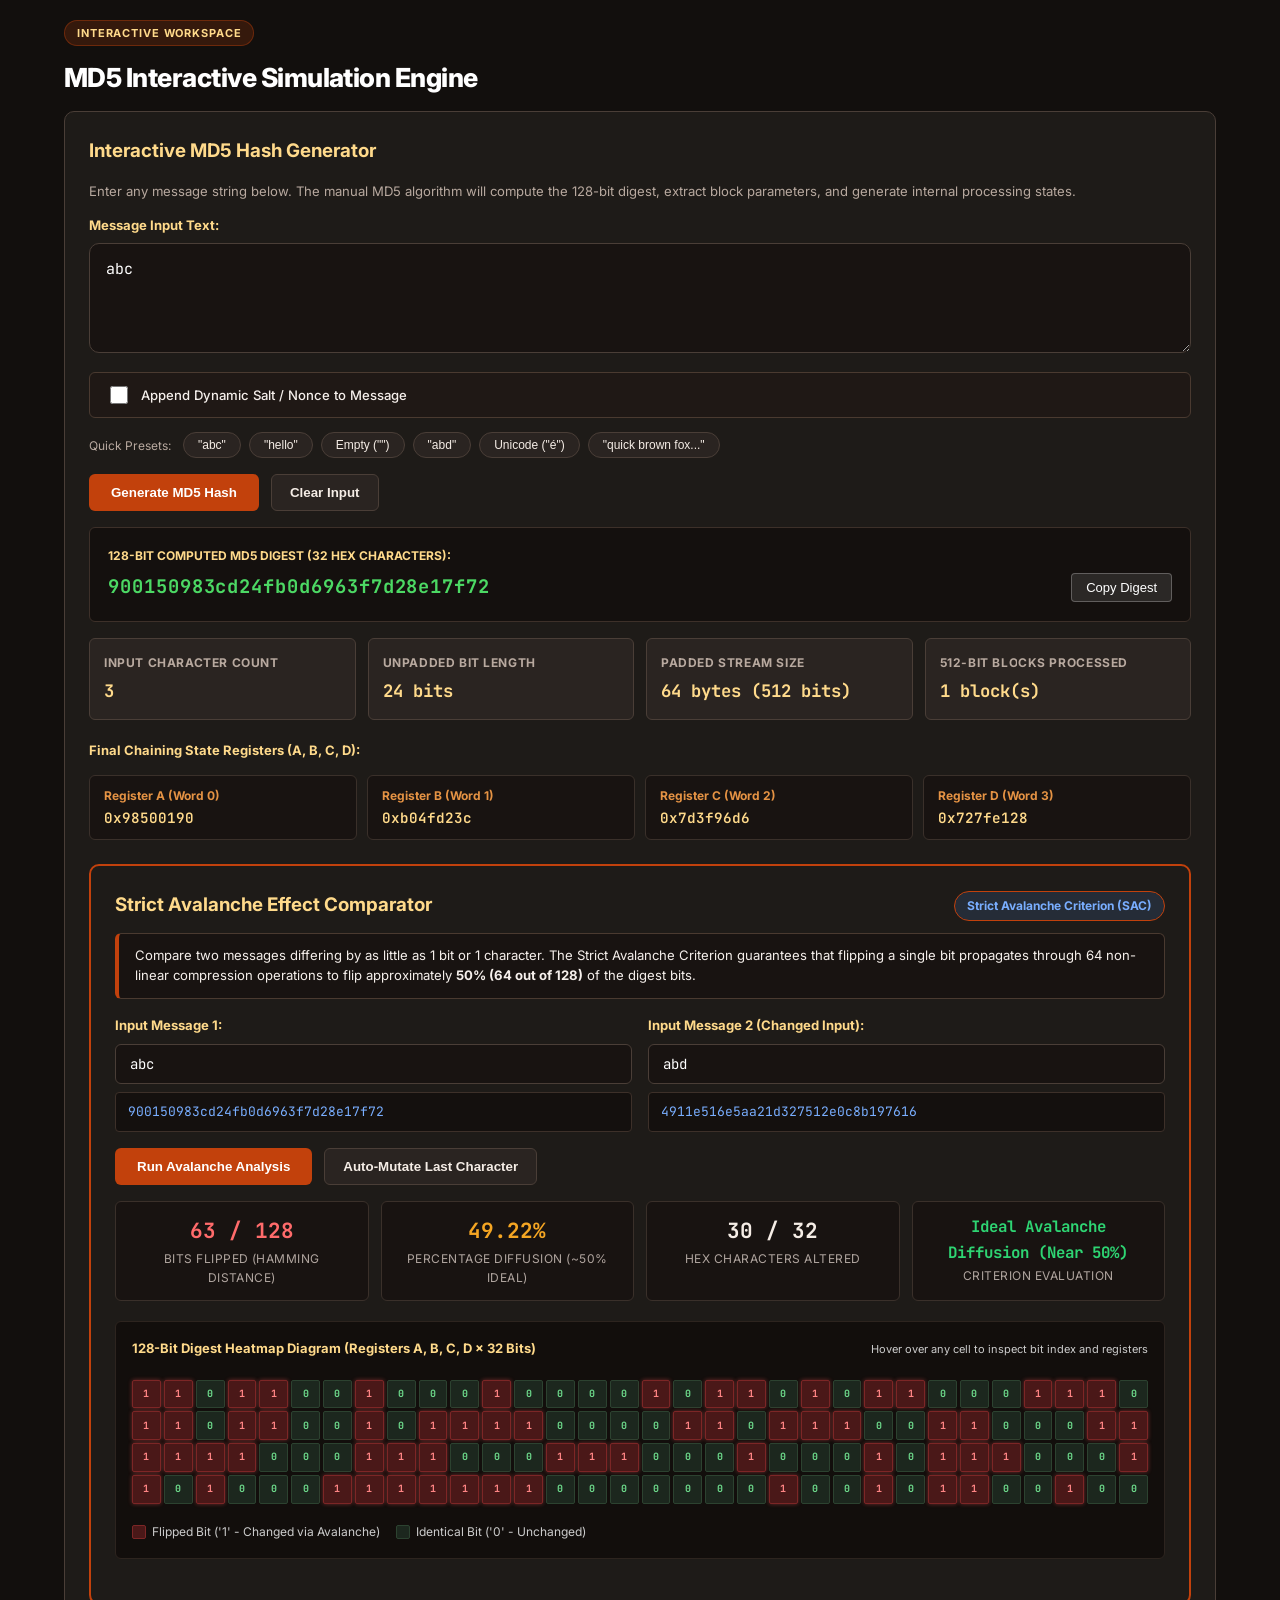
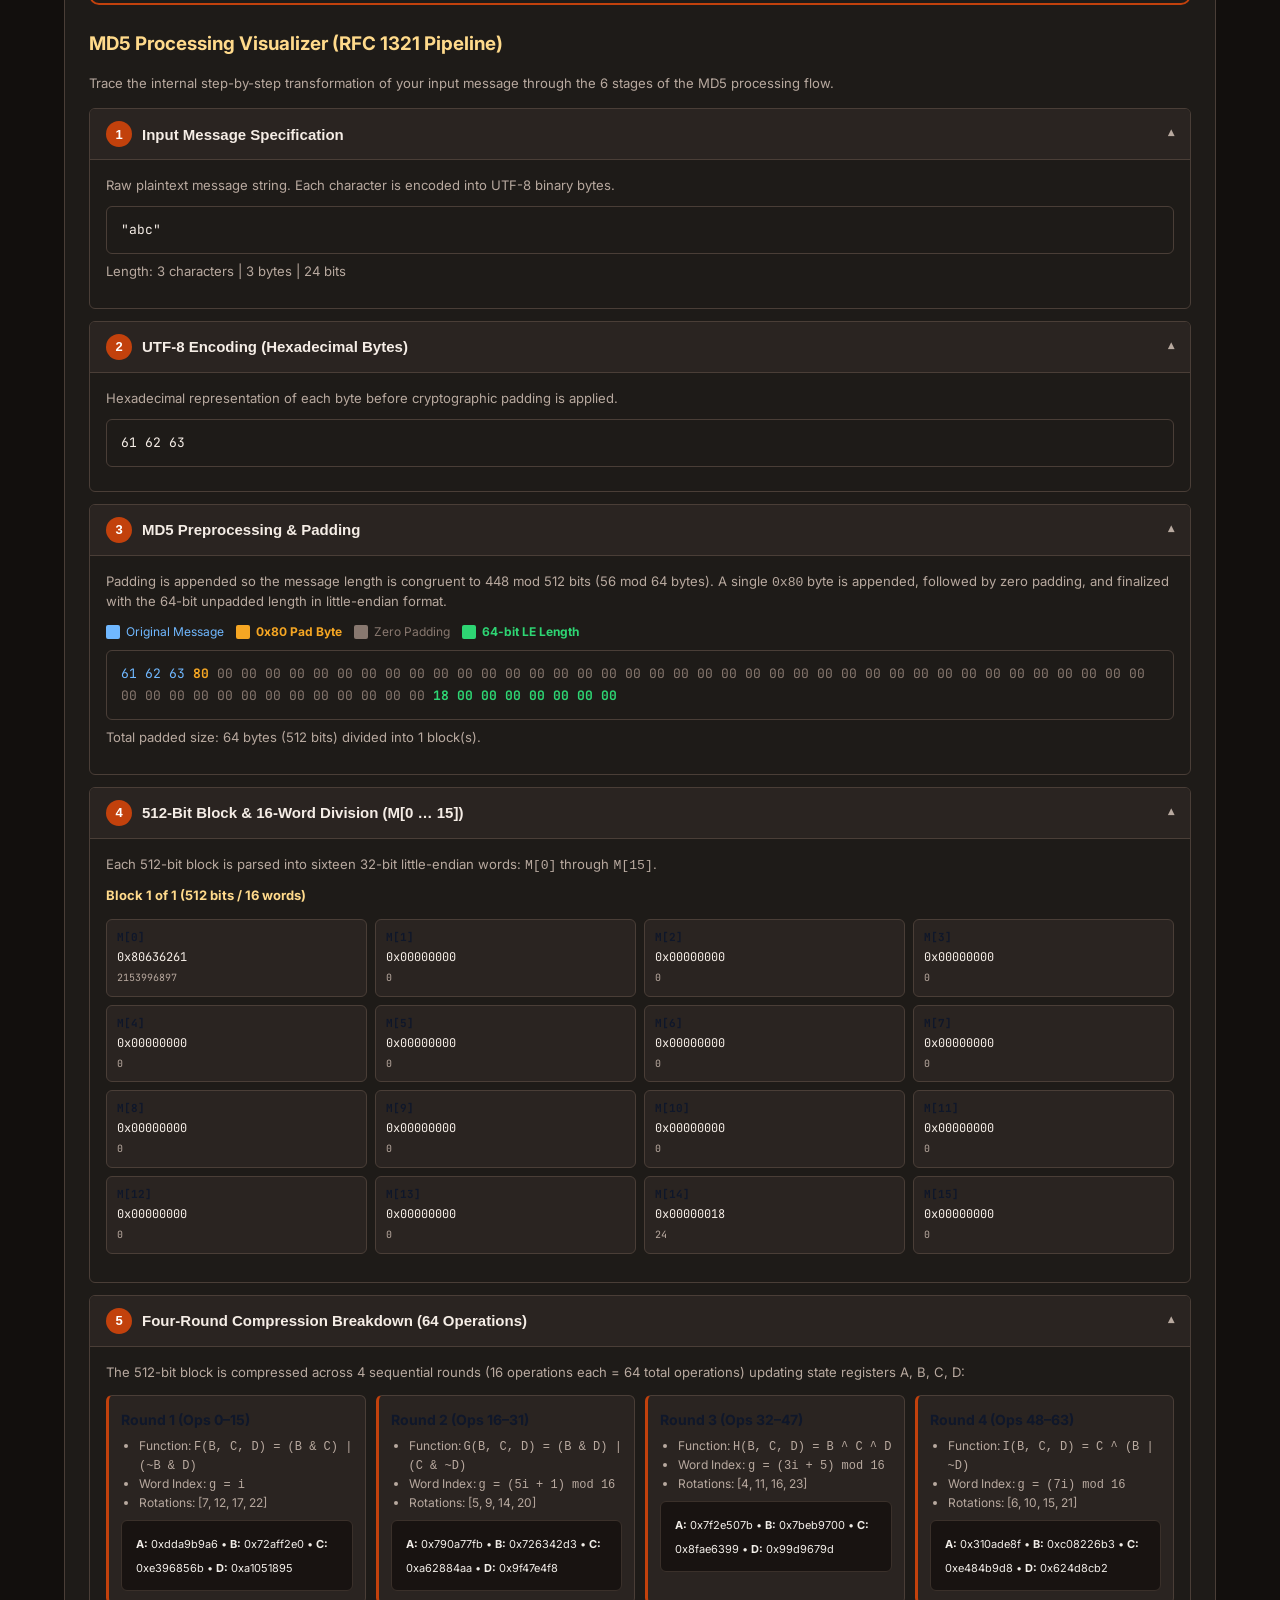
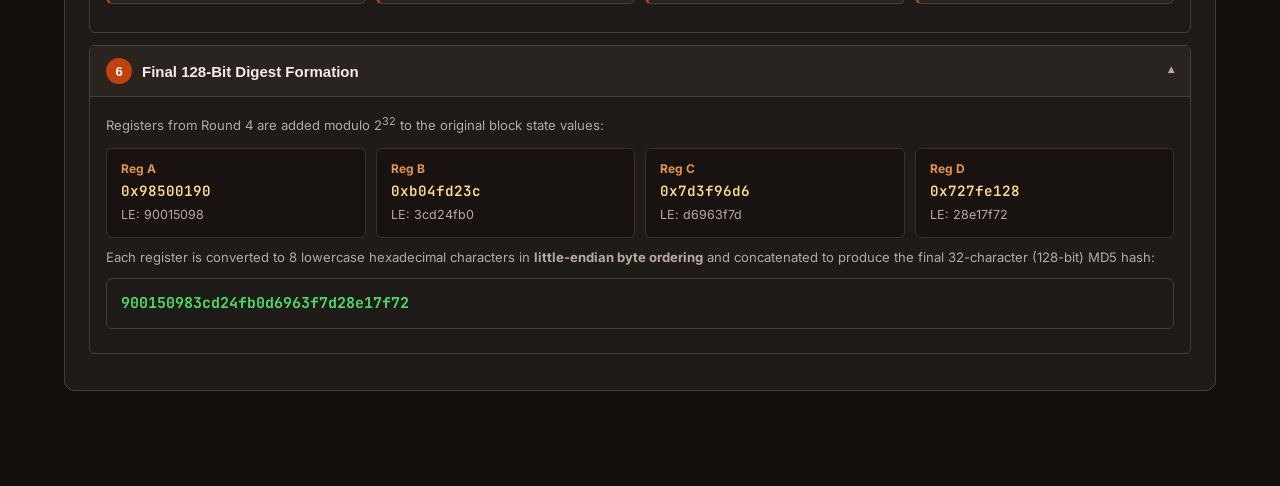
==== commit dfbe8860: "feat: restore rich interactive flowchart, visualizer, aim cards, theory tables, and avalanche heatma" ====
--- a/index.html
+++ b/index.html
@@ -3,330 +3,619 @@
 <head>
   <meta charset="UTF-8">
   <meta name="viewport" content="width=device-width, initial-scale=1.0">
-  <title>MD5 Hash Algorithm - Fr. CRCE Virtual Cryptography Lab</title>
+  <meta name="description" content="MD5 Hashing Algorithm - Interactive Cryptography Virtual Laboratory experiment module featuring 64-step round visualization, strict avalanche effect analysis, and 128-bit heatmap.">
+  <title>MD5 Hashing Algorithm - Virtual Cryptography Lab</title>
   <link rel="stylesheet" href="style.css">
 </head>
 <body>
   <div class="lab-experiment-container">
 
-    <!-- ================================================================
-         SECTION 1: OBJECTIVE
-         ================================================================ -->
+    <!-- 1. OBJECTIVE SECTION -->
     <section id="objective" class="lab-section">
-      <span class="lab-section-tag">Section 1 &bull; Objective</span>
-      <h1 class="lab-section-title">MD5 Hash Algorithm</h1>
-      <div class="lab-callout">
-        <strong>Aim:</strong> To implement, trace, and evaluate the MD5 (Message-Digest Algorithm 5)
-        cryptographic hashing algorithm; to examine message preprocessing, 512-bit block partitioning,
-        and 64-step non-linear compression rounds; and to quantitatively demonstrate the Avalanche Effect
-        through interactive simulation.
-      </div>
-      <div class="obj-grid">
-        <div class="obj-card">
-          <div class="obj-num">1</div>
-          <div>
-            <strong>Message Preprocessing</strong>
-            <p>Understand UTF-8 byte conversion, 0x80 padding, zero-padding to 448 mod 512, and 64-bit little-endian length appending.</p>
+      <span class="lab-section-tag">Experiment 03 &bull; Objectives</span>
+      <h1 class="lab-section-title">MD5 Hashing Algorithm</h1>
+      <p class="lab-section-lead">
+        Understand message preprocessing, bitwise non-linear Boolean compression, and analyze 128-bit digest diffusion through interactive simulation.
+      </p>
+      <div class="aim-container">
+            <div class="aim-card-hero">
+              <h3>Experiment Aim</h3>
+              <p>
+                To implement, trace, and evaluate the <strong>MD5 (Message-Digest Algorithm 5)</strong> cryptographic hashing algorithm; to examine its message preprocessing, 512-bit block parsing, and 64-step non-linear compression rounds; and to quantitatively demonstrate the <strong>Avalanche Effect</strong> and security boundaries through interactive simulation.
+              </p>
+            </div>
+
+            <div class="aim-grid">
+              <div class="aim-item-box">
+                <div class="aim-item-header">
+                  <span class="aim-item-icon">1</span>
+                  <span>Message Preprocessing</span>
+                </div>
+                <p>Understand UTF-8 byte conversion, single-bit <code class="code-badge">0x80</code> padding, zero-padding to 448 mod 512, and 64-bit little-endian length appending.</p>
+              </div>
+
+              <div class="aim-item-box">
+                <div class="aim-item-header">
+                  <span class="aim-item-icon">2</span>
+                  <span>64-Round Compression</span>
+                </div>
+                <p>Trace 4 distinct non-linear rounds utilizing auxiliary Boolean functions (<code class="code-badge">F, G, H, I</code>), per-step trigonometric constants (<code class="code-badge">K[i]</code>), and left circular shifts (<code class="code-badge">S[i]</code>).</p>
+              </div>
+
+              <div class="aim-item-box">
+                <div class="aim-item-header">
+                  <span class="aim-item-icon">3</span>
+                  <span>Register State Transitions</span>
+                </div>
+                <p>Observe the evolution of four 32-bit chaining variables (<code class="code-badge">A, B, C, D</code>) and the Merkle&ndash;Damg&aring;rd feed-forward accumulation.</p>
+              </div>
+
+              <div class="aim-item-box">
+                <div class="aim-item-header">
+                  <span class="aim-item-icon">4</span>
+                  <span>Avalanche Effect Analysis</span>
+                </div>
+                <p>Quantify bitwise Hamming distances and verify the Strict Avalanche Criterion (SAC) showing approximately 50% output bit flips between consecutive inputs.</p>
+              </div>
+
+              <div class="aim-item-box">
+                <div class="aim-item-header">
+                  <span class="aim-item-icon">5</span>
+                  <span>Security &amp; Cryptanalysis</span>
+                </div>
+                <p>Evaluate cryptographic weaknesses, including collision vulnerabilities discovered by Wang et al. and length extension risks, understanding why MD5 is deprecated for modern security.</p>
+              </div>
+            </div>
           </div>
-        </div>
-        <div class="obj-card">
-          <div class="obj-num">2</div>
-          <div>
-            <strong>64-Round Compression</strong>
-            <p>Trace 4 distinct non-linear rounds using auxiliary Boolean functions F, G, H, I with constants K[i] and shifts S[i].</p>
+    </section>
+
+    <!-- 2. THEORY SECTION -->
+    <section id="theory" class="lab-section">
+      <span class="lab-section-tag">Mathematical &amp; Algorithmic Foundation</span>
+      <h2 class="lab-section-title">MD5 Theoretical Overview</h2>
+      <div class="theory-section-card">
+            <h3>1. Introduction to the MD5 Algorithm</h3>
+            <p>
+              The <strong>MD5 Message-Digest Algorithm</strong> is an iterated cryptographic hash function designed by Professor <strong>Ronald Rivest</strong> of MIT in 1991 to succeed MD4 (specified in <strong>RFC 1321</strong>). MD5 processes an arbitrary-length message and produces a fixed-size <strong>128-bit (16-byte)</strong> message digest, conventionally represented as a 32-character hexadecimal string.
+            </p>
+            <div class="theory-callout">
+              <strong>Core Characteristic:</strong> A cryptographic hash function is a deterministic one-way mapping: <code>H: {0, 1}* &rarr; {0, 1}^128</code>. For any message <em>M</em>, computing <code>MD5(M)</code> is computationally simple, but determining <em>M</em> given only <code>MD5(M)</code> (preimage resistance) is intended to be computationally intractable.
+            </div>
+
+            <h4>2. Preprocessing &amp; Padding</h4>
+            <p>
+              MD5 processes data in successive blocks of <strong>512 bits (64 bytes)</strong>. Because the original input message can have any length, padding is strictly appended according to the following mathematical rules:
+            </p>
+            <ul>
+              <li><strong>Append Single '1' Bit (0x80):</strong> The padding sequence begins by appending a single '1' bit followed by seven '0' bits, producing the hexadecimal byte <code class="code-badge">0x80</code>.</li>
+              <li><strong>Append '0' Bits:</strong> Zero bits (<code class="code-badge">0x00</code> bytes) are appended until the message bit length satisfies <code>L &equiv; 448 (mod 512)</code> (or byte length <code>&equiv; 56 mod 64</code>). This reserves exactly 64 bits at the end of the block.</li>
+              <li><strong>Append 64-Bit Length:</strong> The original unpadded message length (expressed in bits) is appended as an 8-byte (64-bit) integer using <strong>little-endian</strong> byte ordering (least significant byte first). If the original message length exceeds 2<sup>64</sup> bits, only the lower 64 bits are retained.</li>
+            </ul>
+
+            <h4>3. Four 32-Bit State Registers &amp; Initialization Vectors</h4>
+            <p>
+              MD5 maintains an internal state using four 32-bit registers: <strong>A, B, C, and D</strong>. Before processing the first block, these registers are initialized with specific hexadecimal constants written in little-endian format:
+            </p>
+            <div class="rounds-table-wrapper">
+              <table class="styled-table">
+                <thead>
+                  <tr>
+                    <th>Register</th>
+                    <th>Hex Value (Word)</th>
+                    <th>Little-Endian Byte Sequence</th>
+                    <th>Role</th>
+                  </tr>
+                </thead>
+                <tbody>
+                  <tr><td><strong>A</strong></td><td><code>0x67452301</code></td><td><code>01 23 45 67</code></td><td>Initial Working Register A</td></tr>
+                  <tr><td><strong>B</strong></td><td><code>0xEFCDAB89</code></td><td><code>89 AB CD EF</code></td><td>Initial Working Register B</td></tr>
+                  <tr><td><strong>C</strong></td><td><code>0x98BADCFE</code></td><td><code>FE DC BA 98</code></td><td>Initial Working Register C</td></tr>
+                  <tr><td><strong>D</strong></td><td><code>0x10325476</code></td><td><code>76 54 32 10</code></td><td>Initial Working Register D</td></tr>
+                </tbody>
+              </table>
+            </div>
+
+            <h4>4. Four-Round Compression Function (64 Operations)</h4>
+            <p>
+              Each 512-bit block is compressed through <strong>64 separate operations</strong> grouped into <strong>4 distinct rounds of 16 operations each</strong>. Each round employs a unique non-linear auxiliary boolean function operating bitwise on three 32-bit inputs (B, C, D):
+            </p>
+            <div class="rounds-table-wrapper">
+              <table class="styled-table">
+                <thead>
+                  <tr>
+                    <th>Round</th>
+                    <th>Operations</th>
+                    <th>Auxiliary Function</th>
+                    <th>Logic Formulation</th>
+                    <th>Message Word Index <em>g</em></th>
+                  </tr>
+                </thead>
+                <tbody>
+                  <tr><td><strong>Round 1</strong></td><td>0 &ndash; 15</td><td><code>F(B, C, D)</code></td><td><code>(B &amp; C) | (~B &amp; D)</code></td><td><code>g = i</code></td></tr>
+                  <tr><td><strong>Round 2</strong></td><td>16 &ndash; 31</td><td><code>G(B, C, D)</code></td><td><code>(B &amp; D) | (C &amp; ~D)</code></td><td><code>g = (5 &times; i + 1) mod 16</code></td></tr>
+                  <tr><td><strong>Round 3</strong></td><td>32 &ndash; 47</td><td><code>H(B, C, D)</code></td><td><code>B ^ C ^ D</code></td><td><code>g = (3 &times; i + 5) mod 16</code></td></tr>
+                  <tr><td><strong>Round 4</strong></td><td>48 &ndash; 63</td><td><code>I(B, C, D)</code></td><td><code>C ^ (B | ~D)</code></td><td><code>g = (7 &times; i) mod 16</code></td></tr>
+                </tbody>
+              </table>
+            </div>
+            <div class="formula-block">
+              temp = D<br>
+              D = C<br>
+              C = B<br>
+              B = B + ((A + Function(B, C, D) + K[i] + M[g]) &lt;&lt;&lt; S[i]) (mod 2^32)<br>
+              A = temp
+            </div>
+
+            <h4>5. The Avalanche Effect &amp; Strict Avalanche Criterion (SAC)</h4>
+            <p>
+              A fundamental security requirement of cryptographic hashing is the <strong>Strict Avalanche Criterion (SAC)</strong>. The avalanche effect stipulates that when even a single bit in the input message is modified (for example, comparing <code>"abc"</code> with <code>"abd"</code>), the internal mixing, bitwise non-linear functions, and modular addition must cause roughly <strong>50% of the output digest bits</strong> to flip unpredictably.
+            </p>
+
+            <h4>6. Cryptanalysis &amp; Modern Deprecation (RFC 6151)</h4>
+            <div class="theory-callout danger">
+              <strong>Cryptographic Deprecation Warning:</strong> MD5 is <em>cryptographically broken</em> for collision resistance and must NOT be used for digital certificates, SSL/TLS signatures, or password hashing in modern systems.
+            </div>
+            <p>
+              In 2004, researchers Xiaoyun Wang and Hongbo Yu published practical collision attacks demonstrating that two distinct messages could produce the identical MD5 digest in under an hour. In 2008, chosen-prefix collision attacks allowed forging rogue SSL Certificate Authorities, and in 2012 the Flame malware weaponized MD5 collisions to forge code signatures. Modern systems require <strong>SHA-256 / SHA-3</strong> for message integrity and memory-hard algorithms like <strong>Argon2id or bcrypt</strong> for password storage.
+            </p>
           </div>
-        </div>
-        <div class="obj-card">
-          <div class="obj-num">3</div>
-          <div>
-            <strong>Register State Transitions</strong>
-            <p>Observe the evolution of four 32-bit chaining variables A, B, C, D via Merkle-Damgard feed-forward accumulation.</p>
+    </section>
+
+    <!-- 3. PROCEDURE SECTION -->
+    <section id="procedure" class="lab-section">
+      <span class="lab-section-tag">Laboratory Protocol</span>
+      <h2 class="lab-section-title">Execution Pipeline &amp; Procedure</h2>
+      <div class="theory-section-card">
+            <h3>Experiment Procedure</h3>
+            <p>Follow the architectural flow diagram and procedural steps below to analyze MD5 hash generation, 64-operation compression, and the avalanche effect:</p>
+
+            <!-- Architectural Flow Diagram -->
+            <div class="flowchart-container">
+              <div class="flowchart-title">MD5 Algorithm Execution Pipeline &mdash; Architectural Flow Diagram</div>
+
+              <div class="flow-steps-grid">
+                <div class="flow-step-node">
+                  <div class="flow-step-badge">1</div>
+                  <div class="flow-step-content">
+                    <div class="flow-step-name">Plaintext Input Message</div>
+                    <div class="flow-step-desc">Accepts arbitrary-length text string <em>M</em> of length <em>L</em> bits.</div>
+                  </div>
+                </div>
+
+                <div class="flow-arrow-down">&darr;</div>
+
+                <div class="flow-step-node">
+                  <div class="flow-step-badge">2</div>
+                  <div class="flow-step-content">
+                    <div class="flow-step-name">UTF-8 Encoding &amp; Padding (<code class="code-badge">0x80</code> + Zeros)</div>
+                    <div class="flow-step-desc">Appends single '1' bit (byte 0x80) followed by zero bits so that total length &equiv; 448 mod 512.</div>
+                  </div>
+                </div>
+
+                <div class="flow-arrow-down">&darr;</div>
+
+                <div class="flow-step-node">
+                  <div class="flow-step-badge">3</div>
+                  <div class="flow-step-content">
+                    <div class="flow-step-name">Append 64-bit Length Descriptor</div>
+                    <div class="flow-step-desc">Encodes original length <em>L</em> mod 2<sup>64</sup> as two 32-bit little-endian words. Total length becomes <em>N</em> &times; 512 bits.</div>
+                  </div>
+                </div>
+
+                <div class="flow-arrow-down">&darr;</div>
+
+                <div class="flow-step-node">
+                  <div class="flow-step-badge">4</div>
+                  <div class="flow-step-content">
+                    <div class="flow-step-name">Partition into 512-bit Blocks (<em>M</em><sub>0</sub> &hellip; <em>M</em><sub><em>N</em>-1</sub>)</div>
+                    <div class="flow-step-desc">Each 512-bit block is parsed into sixteen 32-bit Little-Endian words <em>M</em>[0 &hellip; 15].</div>
+                  </div>
+                </div>
+
+                <div class="flow-arrow-down">&darr;</div>
+
+                <div class="flow-step-node">
+                  <div class="flow-step-badge">5</div>
+                  <div class="flow-step-content">
+                    <div class="flow-step-name">Four-Round 64-Step Compression Function</div>
+                    <div class="flow-step-desc">Executes Rounds 1&ndash;4 (Functions <em>F, G, H, I</em>) with constant table <em>K</em>[<em>i</em>] and shift table <em>S</em>[<em>i</em>] updating chaining registers <em>A, B, C, D</em>.</div>
+                  </div>
+                </div>
+
+                <div class="flow-arrow-down">&darr;</div>
+
+                <div class="flow-step-node">
+                  <div class="flow-step-badge">6</div>
+                  <div class="flow-step-content">
+                    <div class="flow-step-name">Merkle&ndash;Damg&aring;rd Addition &amp; 128-bit Little-Endian Serialization</div>
+                    <div class="flow-step-desc">Adds final round registers modulo 2<sup>32</sup> to block initial state and serializes into 32 lowercase hex characters.</div>
+                  </div>
+                </div>
+              </div>
+            </div>
+
+            <h4>Step-by-Step Practical Instructions:</h4>
+            <ol class="procedure-steps-list">
+              <li>Open the <strong>Simulation</strong> tab to access the interactive MD5 workspace.</li>
+              <li>Enter an input message (e.g., <code>abc</code> or <code>hello</code>) or choose from the preset quick chips.</li>
+              <li>Optionally toggle the <strong>Dynamic Salt / Nonce</strong> feature to test keyed message hashing.</li>
+              <li>Click <strong>Generate MD5 Hash</strong> to run the native JavaScript MD5 algorithm and view the 32-character hexadecimal digest.</li>
+              <li>Examine the diagnostic register cards showing the final chaining states <strong>A, B, C, D</strong>.</li>
+              <li>Scroll down to the <strong>MD5 Processing Visualizer</strong> to trace Stages 1 through 6 (Input &rarr; UTF-8 Bytes &rarr; Padding &rarr; Block Words &rarr; 4-Round Compression &rarr; Final Digest).</li>
+              <li>In the <strong>Strict Avalanche Effect Comparator</strong>, enter a second message differing by 1 character (e.g. <code>abd</code> vs <code>abc</code>) and click <strong>Run Avalanche Analysis</strong>.</li>
+              <li>Observe the <strong>128-Bit Heatmap Matrix</strong> where each of the 128 output bits is color-coded to verify ~50% bit diffusion.</li>
+              <li>Switch to the <strong>Assessment / Quiz</strong> tab and answer the 10 questions to test your knowledge.</li>
+              <li>Provide your experimental feedback via the <strong>Feedback</strong> tab to complete the laboratory module.</li>
+            </ol>
           </div>
-        </div>
-        <div class="obj-card">
-          <div class="obj-num">4</div>
-          <div>
-            <strong>Avalanche Effect Analysis</strong>
-            <p>Quantify bitwise Hamming distances and verify the Strict Avalanche Criterion showing approximately 50% bit diffusion.</p>
+    </section>
+
+    <!-- 4. SIMULATION SECTION -->
+    <section id="simulation" class="lab-section">
+      <span class="lab-section-tag">Interactive Workspace</span>
+      <h2 class="lab-section-title">MD5 Interactive Simulation Engine</h2>
+      <div class="sim-box">
+            <h3>Interactive MD5 Hash Generator</h3>
+            <p style="color: var(--color-text-muted); font-size: var(--font-size-sm); margin-bottom: 12px;">
+              Enter any message string below. The manual MD5 algorithm will compute the 128-bit digest, extract block parameters, and generate internal processing states.
+            </p>
+
+            <label for="md5Input" style="font-weight: 700; color: #ffda8b; font-size: var(--font-size-sm); margin-bottom: 6px; display: block;">Message Input Text:</label>
+            <textarea id="md5Input" class="md5-large-textarea" placeholder="Type or paste your plaintext message here..." spellcheck="false">abc</textarea>
+
+            <!-- Dynamic Salt / Nonce Option -->
+            <div class="salt-toggle-card">
+              <label class="salt-toggle-label">
+                <input type="checkbox" id="enableSaltToggle">
+                <span>Append Dynamic Salt / Nonce to Message</span>
+              </label>
+              <span id="saltBadgeToken" class="salt-badge-token" style="display: none;">SALT: NONE</span>
+            </div>
+
+            <!-- Quick Presets -->
+            <div class="preset-buttons">
+              <span style="font-size: 12px; color: var(--color-text-muted); margin-right: 4px;">Quick Presets:</span>
+              <button type="button" class="preset-btn" data-preset="abc">"abc"</button>
+              <button type="button" class="preset-btn" data-preset="hello">"hello"</button>
+              <button type="button" class="preset-btn" data-preset="">Empty ("")</button>
+              <button type="button" class="preset-btn" data-preset="abd">"abd"</button>
+              <button type="button" class="preset-btn" data-preset="é">Unicode ("é")</button>
+              <button type="button" class="preset-btn" data-preset="The quick brown fox jumps over the lazy dog">"quick brown fox..."</button>
+            </div>
+
+            <div class="button-row">
+              <button type="button" id="generateHash" class="btn-primary">Generate MD5 Hash</button>
+              <button type="button" id="clearInput" class="btn-secondary">Clear Input</button>
+            </div>
+
+            <!-- Hash Output Card -->
+            <div class="hash-display-card" aria-live="polite">
+              <div style="font-size: 12px; font-weight: 700; color: #ffda8b; text-transform: uppercase; margin-bottom: 6px;">128-Bit Computed MD5 Digest (32 Hex Characters):</div>
+              <div class="hash-output-row">
+                <span id="hashOutput" class="hash-hex-value">900150983cd24fb0d6963f7d28e17f72</span>
+                <button type="button" id="copyHashBtn" class="btn-copy">Copy Digest</button>
+              </div>
+            </div>
+
+            <!-- Quantitative Diagnostics -->
+            <div class="analysis-container">
+              <div class="metric-card">
+                <span class="metric-label">Input Character Count</span>
+                <span id="statCharCount" class="metric-value">3</span>
+              </div>
+              <div class="metric-card">
+                <span class="metric-label">Unpadded Bit Length</span>
+                <span id="statOrigBits" class="metric-value">24 bits</span>
+              </div>
+              <div class="metric-card">
+                <span class="metric-label">Padded Stream Size</span>
+                <span id="statPaddedBytes" class="metric-value">64 bytes (512 bits)</span>
+              </div>
+              <div class="metric-card">
+                <span class="metric-label">512-Bit Blocks Processed</span>
+                <span id="statBlockCount" class="metric-value">1 block</span>
+              </div>
+            </div>
+
+            <!-- Chaining State Registers -->
+            <div style="margin-top: 18px;">
+              <span style="font-size: 13px; font-weight: 700; color: #ffda8b;">Final Chaining State Registers (A, B, C, D):</span>
+              <div class="registers-grid">
+                <div class="register-card">
+                  <div class="register-name">Register A (Word 0)</div>
+                  <div id="regA" class="register-hex">0x98500190</div>
+                </div>
+                <div class="register-card">
+                  <div class="register-name">Register B (Word 1)</div>
+                  <div id="regB" class="register-hex">0x4b2fcd3c</div>
+                </div>
+                <div class="register-card">
+                  <div class="register-name">Register C (Word 2)</div>
+                  <div id="regC" class="register-hex">0x7d3f96d6</div>
+                </div>
+                <div class="register-card">
+                  <div class="register-name">Register D (Word 3)</div>
+                  <div id="regD" class="register-hex">0x727fe128</div>
+                </div>
+              </div>
+            </div>
+
+            <!-- STRICT AVALANCHE EFFECT COMPARATOR & 128-BIT HEATMAP -->
+            <div class="avalanche-section">
+              <div class="avalanche-header">
+                <h3>Strict Avalanche Effect Comparator</h3>
+                <span class="badge-avalanche">Strict Avalanche Criterion (SAC)</span>
+              </div>
+              <div class="avalanche-history-banner">
+                Compare two messages differing by as little as 1 bit or 1 character. The Strict Avalanche Criterion guarantees that flipping a single bit propagates through 64 non-linear compression operations to flip approximately <strong>50% (64 out of 128)</strong> of the digest bits.
+              </div>
+
+              <div class="avalanche-inputs-grid">
+                <div class="avalanche-col">
+                  <label for="avMsg1">Input Message 1:</label>
+                  <input type="text" id="avMsg1" value="abc">
+                  <div id="avHash1" class="av-hash-preview">900150983cd24fb0d6963f7d28e17f72</div>
+                </div>
+                <div class="avalanche-col">
+                  <label for="avMsg2">Input Message 2 (Changed Input):</label>
+                  <input type="text" id="avMsg2" value="abd">
+                  <div id="avHash2" class="av-hash-preview">4911e516e5aa21d327512e0c8b197616</div>
+                </div>
+              </div>
+
+              <div class="button-row" style="margin-top: 0;">
+                <button type="button" id="btnRunAvalanche" class="btn-primary">Run Avalanche Analysis</button>
+                <button type="button" id="btnToggleChar" class="btn-secondary">Auto-Mutate Last Character</button>
+              </div>
+
+              <!-- Avalanche Metrics -->
+              <div class="avalanche-stats-row">
+                <div class="avalanche-stat-box">
+                  <div id="avFlippedCount" class="avalanche-stat-val stat-flipped">63 / 128</div>
+                  <div class="avalanche-stat-label">Bits Flipped (Hamming Distance)</div>
+                </div>
+                <div class="avalanche-stat-box">
+                  <div id="avPercent" class="avalanche-stat-val stat-percent">49.22%</div>
+                  <div class="avalanche-stat-label">Percentage Diffusion (~50% Ideal)</div>
+                </div>
+                <div class="avalanche-stat-box">
+                  <div id="avHexFlipped" class="avalanche-stat-val">30 / 32</div>
+                  <div class="avalanche-stat-label">Hex Characters Altered</div>
+                </div>
+                <div class="avalanche-stat-box">
+                  <div id="avStatus" class="avalanche-stat-val stat-status" style="font-size: 1.05rem;">Ideal Avalanche Diffusion</div>
+                  <div class="avalanche-stat-label">Criterion Evaluation</div>
+                </div>
+              </div>
+
+              <!-- 128-Bit Heatmap Matrix Diagram -->
+              <div class="avalanche-grid-container">
+                <div class="avalanche-grid-title">
+                  <span>128-Bit Digest Heatmap Diagram (Registers A, B, C, D &times; 32 Bits)</span>
+                  <span style="font-size: 11px; font-weight: normal; color: #ccc;">Hover over any cell to inspect bit index and registers</span>
+                </div>
+                <div id="bitMatrixContainer" class="bit-matrix-128">
+                  <!-- Dynamically populated 128 bit cells -->
+                </div>
+                <div class="legend-bar">
+                  <div class="legend-item">
+                    <span class="legend-chip" style="background: #4a1818; border: 1px solid #7c2626;"></span>
+                    <span>Flipped Bit ('1' - Changed via Avalanche)</span>
+                  </div>
+                  <div class="legend-item">
+                    <span class="legend-chip" style="background: #1c271e; border: 1px solid #2c4230;"></span>
+                    <span>Identical Bit ('0' - Unchanged)</span>
+                  </div>
+                </div>
+              </div>
+            </div>
+
+            <!-- MD5 PROCESSING VISUALIZER (STAGES 1 TO 6) -->
+            <div class="visualizer-wrapper" id="md5Visualizer">
+              <h3 style="color: #ffda8b; font-size: var(--font-size-xl); margin-bottom: 8px;">
+                MD5 Processing Visualizer (RFC 1321 Pipeline)
+              </h3>
+              <p style="color: var(--color-text-muted); font-size: var(--font-size-sm); margin-bottom: 14px;">
+                Trace the internal step-by-step transformation of your input message through the 6 stages of the MD5 processing flow.
+              </p>
+
+              <!-- Stage 1 -->
+              <div class="stage-card">
+                <button type="button" class="stage-toggle-btn open" data-stage="1">
+                  <span class="stage-num-badge">1</span>
+                  <span>Input Message Specification</span>
+                  <span class="stage-toggle-arrow">&blacktriangledown;</span>
+                </button>
+                <div class="stage-body open" id="stage1Body">
+                  <p>Raw plaintext message string. Each character is encoded into UTF-8 binary bytes.</p>
+                  <div class="code-display-box" id="visInputMsg">"abc"</div>
+                  <p id="visInputStats">Length: 3 characters | 3 bytes | 24 bits</p>
+                </div>
+              </div>
+
+              <!-- Stage 2 -->
+              <div class="stage-card">
+                <button type="button" class="stage-toggle-btn open" data-stage="2">
+                  <span class="stage-num-badge">2</span>
+                  <span>UTF-8 Encoding (Hexadecimal Bytes)</span>
+                  <span class="stage-toggle-arrow">&blacktriangledown;</span>
+                </button>
+                <div class="stage-body open" id="stage2Body">
+                  <p>Hexadecimal representation of each byte before cryptographic padding is applied.</p>
+                  <div class="code-display-box" id="visUtf8Bytes">61 62 63</div>
+                </div>
+              </div>
+
+              <!-- Stage 3 -->
+              <div class="stage-card">
+                <button type="button" class="stage-toggle-btn open" data-stage="3">
+                  <span class="stage-num-badge">3</span>
+                  <span>MD5 Preprocessing &amp; Padding</span>
+                  <span class="stage-toggle-arrow">&blacktriangledown;</span>
+                </button>
+                <div class="stage-body open" id="stage3Body">
+                  <p>
+                    Padding is appended so the message length is congruent to 448 mod 512 bits (56 mod 64 bytes). A single <code>0x80</code> byte is appended, followed by zero padding, and finalized with the 64-bit unpadded length in little-endian format.
+                  </p>
+                  <div class="padding-legend">
+                    <div class="legend-item"><span class="legend-chip" style="background:#70b8ff;"></span> <span class="pad-original">Original Message</span></div>
+                    <div class="legend-item"><span class="legend-chip" style="background:#f5a623;"></span> <span class="pad-start">0x80 Pad Byte</span></div>
+                    <div class="legend-item"><span class="legend-chip" style="background:#88786f;"></span> <span class="pad-zeros">Zero Padding</span></div>
+                    <div class="legend-item"><span class="legend-chip" style="background:#2ed573;"></span> <span class="pad-len">64-bit LE Length</span></div>
+                  </div>
+                  <div class="code-display-box" id="visPaddedBytes">
+                    <!-- Formatted padded bytes -->
+                  </div>
+                  <p id="visPaddingStats">Total padded size: 64 bytes (512 bits)</p>
+                </div>
+              </div>
+
+              <!-- Stage 4 -->
+              <div class="stage-card">
+                <button type="button" class="stage-toggle-btn open" data-stage="4">
+                  <span class="stage-num-badge">4</span>
+                  <span>512-Bit Block &amp; 16-Word Division (M[0 &hellip; 15])</span>
+                  <span class="stage-toggle-arrow">&blacktriangledown;</span>
+                </button>
+                <div class="stage-body open" id="stage4Body">
+                  <p>Each 512-bit block is parsed into sixteen 32-bit little-endian words: <code>M[0]</code> through <code>M[15]</code>.</p>
+                  <div id="visBlockContainer">
+                    <!-- Dynamic word grid rendered by JS -->
+                  </div>
+                </div>
+              </div>
+
+              <!-- Stage 5 -->
+              <div class="stage-card">
+                <button type="button" class="stage-toggle-btn open" data-stage="5">
+                  <span class="stage-num-badge">5</span>
+                  <span>Four-Round Compression Breakdown (64 Operations)</span>
+                  <span class="stage-toggle-arrow">&blacktriangledown;</span>
+                </button>
+                <div class="stage-body open" id="stage5Body">
+                  <p>
+                    The 512-bit block is compressed across 4 sequential rounds (16 operations each = 64 total operations) updating state registers A, B, C, D:
+                  </p>
+                  <div class="rounds-container">
+                    <div class="round-card">
+                      <h4>Round 1 (Ops 0&ndash;15)</h4>
+                      <ul>
+                        <li>Function: <code>F(B, C, D) = (B &amp; C) | (~B &amp; D)</code></li>
+                        <li>Word Index: <code>g = i</code></li>
+                        <li>Rotations: [7, 12, 17, 22]</li>
+                      </ul>
+                      <div class="register-card" style="margin-top:8px;">
+                        <span id="visR1State" style="font-size: 11px;">State after R1: calculating...</span>
+                      </div>
+                    </div>
+                    <div class="round-card">
+                      <h4>Round 2 (Ops 16&ndash;31)</h4>
+                      <ul>
+                        <li>Function: <code>G(B, C, D) = (B &amp; D) | (C &amp; ~D)</code></li>
+                        <li>Word Index: <code>g = (5i + 1) mod 16</code></li>
+                        <li>Rotations: [5, 9, 14, 20]</li>
+                      </ul>
+                      <div class="register-card" style="margin-top:8px;">
+                        <span id="visR2State" style="font-size: 11px;">State after R2: calculating...</span>
+                      </div>
+                    </div>
+                    <div class="round-card">
+                      <h4>Round 3 (Ops 32&ndash;47)</h4>
+                      <ul>
+                        <li>Function: <code>H(B, C, D) = B ^ C ^ D</code></li>
+                        <li>Word Index: <code>g = (3i + 5) mod 16</code></li>
+                        <li>Rotations: [4, 11, 16, 23]</li>
+                      </ul>
+                      <div class="register-card" style="margin-top:8px;">
+                        <span id="visR3State" style="font-size: 11px;">State after R3: calculating...</span>
+                      </div>
+                    </div>
+                    <div class="round-card">
+                      <h4>Round 4 (Ops 48&ndash;63)</h4>
+                      <ul>
+                        <li>Function: <code>I(B, C, D) = C ^ (B | ~D)</code></li>
+                        <li>Word Index: <code>g = (7i) mod 16</code></li>
+                        <li>Rotations: [6, 10, 15, 21]</li>
+                      </ul>
+                      <div class="register-card" style="margin-top:8px;">
+                        <span id="visR4State" style="font-size: 11px;">State after R4: calculating...</span>
+                      </div>
+                    </div>
+                  </div>
+                </div>
+              </div>
+
+              <!-- Stage 6 -->
+              <div class="stage-card">
+                <button type="button" class="stage-toggle-btn open" data-stage="6">
+                  <span class="stage-num-badge">6</span>
+                  <span>Final 128-Bit Digest Formation</span>
+                  <span class="stage-toggle-arrow">&blacktriangledown;</span>
+                </button>
+                <div class="stage-body open" id="stage6Body">
+                  <p>
+                    Registers from Round 4 are added modulo 2<sup>32</sup> to the original block state values:
+                  </p>
+                  <div class="registers-grid" id="visFinalRegisters">
+                    <!-- Populated by JS -->
+                  </div>
+                  <p style="margin-top: 10px;">
+                    Each register is converted to 8 lowercase hexadecimal characters in <strong>little-endian byte ordering</strong> and concatenated to produce the final 32-character (128-bit) MD5 hash:
+                  </p>
+                  <div class="code-display-box" id="visFinalHash" style="color: #4cd964; font-weight: 700; font-size: 15px;">
+                    900150983cd24fb0d6963f7d28e17f72
+                  </div>
+                </div>
+              </div>
+            </div>
           </div>
-        </div>
-        <div class="obj-card">
-          <div class="obj-num">5</div>
-          <div>
-            <strong>Security and Cryptanalysis</strong>
-            <p>Evaluate collision vulnerabilities and understand why MD5 is deprecated per RFC 6151 and NIST SP 800-131A.</p>
+    </section>
+
+    <!-- 5. REFERENCES SECTION -->
+    <section id="references" class="lab-section">
+      <span class="lab-section-tag">Academic &amp; Standard Citations</span>
+      <h2 class="lab-section-title">References &amp; Further Reading</h2>
+      <div class="references-container">
+            <h2>References &amp; Further Reading</h2>
+            <div class="reference-card">
+              <div class="reference-title">RFC 1321 &mdash; The MD5 Message-Digest Algorithm</div>
+              <div class="reference-meta">
+                R. Rivest, MIT Laboratory for Computer Science and RSA Data Security, Inc., April 1992.
+                <br>
+                <a class="reference-link" href="https://www.ietf.org/rfc/rfc1321.txt" target="_blank" rel="noopener noreferrer">https://www.ietf.org/rfc/rfc1321.txt</a>
+              </div>
+            </div>
+            <div class="reference-card">
+              <div class="reference-title">RFC 6151 &mdash; Updated Security Considerations for the MD5 Message-Digest and HMAC-MD5 Algorithms</div>
+              <div class="reference-meta">
+                S. Turner, L. Chen, Internet Engineering Task Force (IETF), March 2011. Documents collision vulnerabilities and deprecates MD5 for digital signatures.
+                <br>
+                <a class="reference-link" href="https://www.ietf.org/rfc/rfc6151.txt" target="_blank" rel="noopener noreferrer">https://www.ietf.org/rfc/rfc6151.txt</a>
+              </div>
+            </div>
+            <div class="reference-card">
+              <div class="reference-title">William Stallings &mdash; Cryptography and Network Security: Principles and Practice</div>
+              <div class="reference-meta">
+                Authoritative textbook covering cryptographic hash functions, compression algorithms, message authentication codes, and security architectures. Pearson Education.
+              </div>
+            </div>
+            <div class="reference-card">
+              <div class="reference-title">How to Break MD5 and Other Hash Functions</div>
+              <div class="reference-meta">
+                Xiaoyun Wang and Hongbo Yu, EUROCRYPT 2005, Lecture Notes in Computer Science, vol 3494, Springer. The seminal paper demonstrating practical modular differential collision attacks on MD5.
+              </div>
+            </div>
+            <div class="reference-card">
+              <div class="reference-title">NIST Special Publication (SP) 800-131A Revision 2</div>
+              <div class="reference-meta">
+                National Institute of Standards and Technology Computer Security Division recommendation transitioning away from MD5 and SHA-1 for digital signatures.
+              </div>
+            </div>
           </div>
-        </div>
-      </div>
     </section>
 
-    <!-- ================================================================
-         SECTION 2: THEORY
-         ================================================================ -->
-    <section id="theory" class="lab-section">
-      <span class="lab-section-tag">Section 2 &bull; Theory</span>
-      <h2 class="lab-section-title">MD5 Algorithm - Theory</h2>
-
-      <div class="theory-card">
-        <h3>1. Introduction and Overview</h3>
-        <p>
-          The MD5 Message-Digest Algorithm is an iterated cryptographic hash function designed by Ronald Rivest of MIT
-          in 1991 and specified in RFC 1321. MD5 processes an arbitrary-length message and produces a fixed-size
-          128-bit (16-byte) message digest, conventionally represented as a 32-character lowercase hexadecimal string.
-        </p>
-        <div class="lab-callout">
-          <strong>Core Property:</strong> A cryptographic hash function is a deterministic one-way mapping.
-          For any message M, computing MD5(M) is straightforward, but inverting the digest to find M is computationally
-          intractable (preimage resistance).
-        </div>
-      </div>
-
-      <div class="theory-card">
-        <h3>2. Preprocessing and Padding (RFC 1321)</h3>
-        <p>MD5 processes data in blocks of 512 bits (64 bytes, sixteen 32-bit words). Padding ensures the bit length satisfies:</p>
-        <div class="code-box">Length (bits) &equiv; 448 (mod 512)</div>
-        <p>Padding is performed in four deterministic stages:</p>
-        <ol>
-          <li><strong>Append Padding Bits:</strong> A single &apos;1&apos; bit (byte 0x80) is appended directly after the message payload.</li>
-          <li><strong>Append Zero Bits:</strong> Between 0 and 511 zero bits (0x00 bytes) are added until message length is 64 bits short of a multiple of 512.</li>
-          <li><strong>Append Length:</strong> A 64-bit representation of the original message length (in bits, modulo 2^64) is appended in little-endian byte ordering.</li>
-          <li><strong>Block Division:</strong> The padded sequence is partitioned into N consecutive 512-bit blocks (M[0], M[1], ..., M[N-1]).</li>
-        </ol>
-      </div>
-
-      <div class="theory-card">
-        <h3>3. Four 32-Bit Working Registers</h3>
-        <p>MD5 maintains an internal state consisting of four 32-bit registers (A, B, C, D) initialized to standard constants (RFC 1321):</p>
-        <div class="reg-grid">
-          <div class="reg-card"><span class="reg-label">Register A</span><code>0x67452301</code></div>
-          <div class="reg-card"><span class="reg-label">Register B</span><code>0xefcdab89</code></div>
-          <div class="reg-card"><span class="reg-label">Register C</span><code>0x98badcfe</code></div>
-          <div class="reg-card"><span class="reg-label">Register D</span><code>0x10325476</code></div>
-        </div>
-      </div>
-
-      <div class="theory-card">
-        <h3>4. Four Nonlinear Compression Rounds</h3>
-        <p>Each 512-bit block undergoes 64 operations organized into 4 rounds of 16 operations each. Each round utilizes a unique bitwise auxiliary function:</p>
-        <table class="lab-table">
-          <thead>
-            <tr>
-              <th>Round</th>
-              <th>Auxiliary Function</th>
-              <th>Mathematical Formulation</th>
-              <th>Operation Range</th>
-            </tr>
-          </thead>
-          <tbody>
-            <tr>
-              <td>Round 1</td>
-              <td>F(X, Y, Z)</td>
-              <td>(X &amp; Y) | (~X &amp; Z)</td>
-              <td>Steps 0 to 15</td>
-            </tr>
-            <tr>
-              <td>Round 2</td>
-              <td>G(X, Y, Z)</td>
-              <td>(X &amp; Z) | (Y &amp; ~Z)</td>
-              <td>Steps 16 to 31</td>
-            </tr>
-            <tr>
-              <td>Round 3</td>
-              <td>H(X, Y, Z)</td>
-              <td>X ^ Y ^ Z</td>
-              <td>Steps 32 to 47</td>
-            </tr>
-            <tr>
-              <td>Round 4</td>
-              <td>I(X, Y, Z)</td>
-              <td>Y ^ (X | ~Z)</td>
-              <td>Steps 48 to 63</td>
-            </tr>
-          </tbody>
-        </table>
-        <p style="margin-top: 14px;">
-          The step transformation formula updates the registers via:
-        </p>
-        <div class="code-box">A = B + ((A + Function(B, C, D) + X[k] + T[i]) &lt;&lt;&lt; s)</div>
-        <p>
-          where X[k] is a 32-bit sub-block of the message, T[i] is floor(2^32 &times; |sin(i + 1)|), &lt;&lt;&lt; s is circular left rotation, and + denotes addition modulo 2^32.
-        </p>
-      </div>
-
-      <div class="theory-card">
-        <h3>5. Merkle-Damgard Feed-Forward Accumulation</h3>
-        <p>
-          After completing all 64 step operations on block M[i], the resulting register values are added modulo 2^32
-          to the state prior to that block (feed-forward step):
-        </p>
-        <div class="code-box">A = (A + A_prev) mod 2^32;  B = (B + B_prev) mod 2^32;  C = (C + C_prev) mod 2^32;  D = (D + D_prev) mod 2^32;</div>
-        <p>
-          Once all N blocks are processed, the registers A, B, C, D are serialized in little-endian order to produce
-          the final 32-character hexadecimal digest.
-        </p>
-      </div>
-
-      <div class="theory-card">
-        <h3>6. Security and Cryptanalytic Status</h3>
-        <div class="lab-callout">
-          <strong>Deprecated:</strong> MD5 is no longer cryptographically secure. In 2004, Xiaoyun Wang et al.
-          demonstrated practical collision attacks allowing two distinct inputs to produce identical hashes in minutes.
-          Per RFC 6151 and NIST SP 800-131A, MD5 must NOT be used for digital signatures, certificates, or password hashing.
-          Modern security requires SHA-256, SHA-3, or Argon2id/Bcrypt for passwords.
-        </div>
-      </div>
-    </section>
-
-    <!-- ================================================================
-         SECTION 3: PROCEDURE
-         ================================================================ -->
-    <section id="procedure" class="lab-section">
-      <span class="lab-section-tag">Section 3 &bull; Procedure</span>
-      <h2 class="lab-section-title">Laboratory Procedure</h2>
-      <ol class="proc-list">
-        <li>
-          <strong>Initialize the Experiment:</strong>
-          Navigate to the <em>Simulation</em> tab. The default test string <code>abc</code> is pre-loaded to verify against the RFC 1321 standard vector.
-        </li>
-        <li>
-          <strong>Inspect the Digest Output:</strong>
-          Observe the resulting 128-bit hexadecimal hash. For <code>abc</code>, the expected digest is <code>900150983cd24fb0d6963f7d28e17f72</code>. Check the input bit count (24 bits) and 512-bit block count (1 block).
-        </li>
-        <li>
-          <strong>Examine Message Padding:</strong>
-          Switch to the <em>Padding</em> view inside the simulation. Inspect how the original bytes are followed by the <code>0x80</code> delimiter, zeros padded up to bit 448, and the 64-bit little-endian message length.
-        </li>
-        <li>
-          <strong>Trace the Round Buffers:</strong>
-          Switch to the <em>Round State</em> view. Observe the intermediate values of registers A, B, C, and D after Round 1 (F function), Round 2 (G function), Round 3 (H function), and Round 4 (I function).
-        </li>
-        <li>
-          <strong>Evaluate the Avalanche Effect:</strong>
-          Switch to the <em>Avalanche Heatmap</em> view. Modify a single character or bit in the input message and observe the live Hamming distance and bit diffusion percentage across all 128 bits.
-        </li>
-      </ol>
-    </section>
-
-    <!-- ================================================================
-         SECTION 4: SIMULATION
-         ================================================================ -->
-    <section id="simulation" class="lab-section">
-      <span class="lab-section-tag">Section 4 &bull; Interactive Simulation</span>
-      <h2 class="lab-section-title">MD5 Interactive Simulator</h2>
-
-      <div class="lab-sim-card">
-        <!-- Simulator-scoped view switcher (controls simulator views ONLY, never navigates) -->
-        <div class="lab-sim-views" role="tablist" aria-label="Simulator views">
-          <button type="button" class="lab-sim-viewbtn active" data-view="digest">Digest</button>
-          <button type="button" class="lab-sim-viewbtn" data-view="padding">Padding</button>
-          <button type="button" class="lab-sim-viewbtn" data-view="rounds">Round State</button>
-          <button type="button" class="lab-sim-viewbtn" data-view="avalanche">Avalanche Heatmap</button>
-        </div>
-
-        <label class="lab-field-label" for="sim-input">Input Message (UTF-8 Plaintext)</label>
-        <input id="sim-input" class="lab-input" type="text" value="abc" autocomplete="off" placeholder="Type anything to observe real-time hash state...">
-
-        <!-- View 1: Digest -->
-        <div class="lab-sim-view active" data-viewpanel="digest">
-          <div class="lab-digest-label">128-Bit Resulting Hash (Hexadecimal)</div>
-          <div class="lab-digest" id="sim-digest"></div>
-          <div class="lab-stat-grid">
-            <div class="lab-stat"><span>Input Bits</span><p id="sim-bits"></p></div>
-            <div class="lab-stat"><span>512-bit Blocks</span><p id="sim-blocks"></p></div>
-            <div class="lab-stat"><span>Digest Length</span><p>128 bits (16 bytes)</p></div>
-            <div class="lab-stat"><span>Security Status</span><p class="lab-danger">Broken (Collision vulnerabilities)</p></div>
-          </div>
-        </div>
-
-        <!-- View 2: RFC 1321 Padding -->
-        <div class="lab-sim-view" data-viewpanel="padding">
-          <p class="lab-note">RFC 1321 Specification: Pad with a single &apos;1&apos; bit (0x80), append zero bits until length &equiv; 448 (mod 512), and append the 64-bit message length in little-endian order.</p>
-          <div class="lab-terminal" id="sim-padding"></div>
-          <div class="pad-breakdown-card">
-            <h4>Padding Block Layout (512-bit Block 0)</h4>
-            <div class="pad-segments" id="sim-pad-segments"></div>
-          </div>
-        </div>
-
-        <!-- View 3: Round State Table -->
-        <div class="lab-sim-view" data-viewpanel="rounds">
-          <p class="lab-note">State of 32-bit registers A, B, C, D after each of the 4 compression rounds for the current message block:</p>
-          <table class="lab-table">
-            <thead>
-              <tr>
-                <th>Round / Nonlinear Logic</th>
-                <th>Register A</th>
-                <th>Register B</th>
-                <th>Register C</th>
-                <th>Register D</th>
-              </tr>
-            </thead>
-            <tbody id="sim-rounds"></tbody>
-          </table>
-        </div>
-
-        <!-- View 4: Avalanche Effect Heatmap -->
-        <div class="lab-sim-view" data-viewpanel="avalanche">
-          <p class="lab-note">Strict Avalanche Criterion (SAC): Changing a single input bit must alter approximately 50% (64 bits) of the 128-bit output digest unpredictably.</p>
-          <div class="avalanche-meta-box">
-            <div class="avalanche-meta-row">
-              <span class="meta-label">Original Input:</span>
-              <code id="av-orig-input"></code>
-              <span class="meta-label" style="margin-left:14px;">Modified Input (1 bit flipped):</span>
-              <code id="av-mod-input"></code>
-            </div>
-            <div class="avalanche-metric-row">
-              <div class="lab-stat"><span>Hamming Distance</span><p id="av-dist">0 / 128 bits</p></div>
-              <div class="lab-stat"><span>Bit Flip Diffusion</span><p id="av-percent">0.0%</p></div>
-              <div class="lab-stat"><span>Theoretical Target</span><p>~50.0% (64 bits)</p></div>
-            </div>
-          </div>
-          <div class="avalanche-grid-wrap">
-            <div class="grid-title">128-Bit Output Digest Diffusion Matrix (Green: Unchanged bit, Orange: Flipped bit)</div>
-            <div class="lab-avalanche-grid" id="av-grid"></div>
-          </div>
-        </div>
-
-      </div>
-    </section>
-
-    <!-- ================================================================
-         SECTION 5: REFERENCES
-         ================================================================ -->
-    <section id="references" class="lab-section">
-      <span class="lab-section-tag">Section 5 &bull; References</span>
-      <h2 class="lab-section-title">References and Further Reading</h2>
-      <ul class="ref-list">
-        <li>
-          <a href="https://www.ietf.org/rfc/rfc1321.txt" target="_blank" rel="noopener noreferrer">
-            RFC 1321: The MD5 Message-Digest Algorithm (R. Rivest, MIT LCS &amp; RSA Data Security, 1992)
-          </a>
-        </li>
-        <li>
-          <a href="https://www.ietf.org/rfc/rfc6151.txt" target="_blank" rel="noopener noreferrer">
-            RFC 6151: Updated Security Considerations for the MD5 Message-Digest and HMAC-MD5 (IETF, 2011)
-          </a>
-        </li>
-        <li>
-          <a href="https://link.springer.com/chapter/10.1007/11426639_2" target="_blank" rel="noopener noreferrer">
-            How to Break MD5 and Other Hash Functions (Xiaoyun Wang, Hongbo Yu, EUROCRYPT 2005)
-          </a>
-        </li>
-        <li>
-          <a href="https://csrc.nist.gov/publications/detail/sp/800-131a/rev-2/final" target="_blank" rel="noopener noreferrer">
-            NIST SP 800-131A Rev. 2: Transitioning the Use of Cryptographic Algorithms and Key Lengths
-          </a>
-        </li>
-      </ul>
-      <div class="lab-callout">
-        <strong>Implementation Note:</strong> This experiment uses a pure, self-contained offline JavaScript MD5 engine
-        following RFC 1321 with zero external libraries, CDNs, or Web Crypto API calls. All computations execute
-        100% locally in the browser sandbox.
-      </div>
-    </section>
-
-  </div><!-- end .lab-experiment-container -->
+  </div>
 
   <script src="script.js"></script>
 </body>
-</html>
+</html>
--- a/style.css
+++ b/style.css
@@ -1,513 +1,272 @@
-/* Scoped styling for MD5 Virtual Cryptography Lab */
+/* ==========================================================================
+   MD5 Cryptography Virtual Laboratory - Complete Stylesheet
+   Compliant with Fr. Conceicao Rodrigues College of Engineering Portal Standards
+   ========================================================================== */
+
+@import url('https://fonts.googleapis.com/css2?family=Fira+Code:wght@400;500;600;700&family=Inter:wght@300;400;500;600;700;800&family=JetBrains+Mono:wght@400;500;600;700&display=swap');
+
+:root {
+  --color-primary: #0f172a;
+  --color-secondary: #c2410c;
+  --color-secondary-dark: #9a3412;
+  --color-surface: #1e1b18;
+  --color-surface-muted: #2a2421;
+  --color-surface-elevated: #362e2a;
+  --color-border: #4a3e37;
+  --color-border-strong: #6e5d53;
+  --color-text: #f5ede6;
+  --color-text-muted: #b8a99f;
+  --color-accent: #f59e0b;
+  --color-accent-blue: #38bdf8;
+  --color-accent-green: #34d399;
+  --color-accent-red: #f87171;
+  --color-success: #22c55e;
+  --color-danger: #ef4444;
+
+  --radius-xs: 4px;
+  --radius-sm: 6px;
+  --radius-md: 10px;
+  --radius-lg: 16px;
+  --radius-xl: 24px;
+
+  --font-size-xs: 0.75rem;
+  --font-size-sm: 0.875rem;
+  --font-size-md: 1rem;
+  --font-size-lg: 1.125rem;
+  --font-size-xl: 1.25rem;
+  --font-size-2xl: 1.5rem;
+  --font-size-3xl: 1.875rem;
+
+  --font-sans: 'Inter', system-ui, -apple-system, BlinkMacSystemFont, 'Segoe UI', Roboto, sans-serif;
+  --font-mono: 'JetBrains Mono', 'Fira Code', ui-monospace, SFMono-Regular, Menlo, Monaco, Consolas, monospace;
+}
+
+*, *::before, *::after {
+  box-sizing: border-box;
+}
+
+html, body {
+  margin: 0;
+  padding: 0;
+  background-color: #120f0d;
+  color: var(--color-text);
+  font-family: var(--font-sans);
+  font-size: 15px;
+  line-height: 1.65;
+  -webkit-font-smoothing: antialiased;
+}
 
 .lab-experiment-container {
-  min-height: 100vh;
-  background: #f7f1eb;
-  padding: 32px 20px 80px 20px;
-  font-family: system-ui, -apple-system, BlinkMacSystemFont, "Segoe UI", Roboto, sans-serif;
-  color: #18181b;
-  box-sizing: border-box;
-}
-
-.lab-experiment-container * {
-  box-sizing: border-box;
-}
-
-/* --------------------------------------------------------------------------
-   Section Cards
-   -------------------------------------------------------------------------- */
-.lab-experiment-container .lab-section {
-  background: #ffffff;
-  border: 2px solid #18181b;
-  border-radius: 16px;
-  padding: 36px 40px;
-  margin: 28px auto;
-  max-width: 960px;
-  box-shadow: 4px 4px 0px #18181b;
-}
-
-.lab-experiment-container .lab-section-tag {
+  max-width: 1200px;
+  margin: 0 auto;
+  padding: 20px 24px 60px;
+}
+
+.lab-section {
+  margin-bottom: 40px;
+}
+
+.lab-section-tag {
   display: inline-block;
   font-size: 11px;
   font-weight: 700;
   text-transform: uppercase;
-  background: #fff7ed;
-  color: #c2410c;
-  border: 1px solid #18181b;
-  padding: 3px 10px;
+  letter-spacing: 0.08em;
+  color: #ffda8b;
+  background: rgba(194, 65, 12, 0.2);
+  border: 1px solid rgba(194, 65, 12, 0.4);
   border-radius: 999px;
-  margin-bottom: 14px;
-}
-
-.lab-experiment-container .lab-section-title {
-  font-size: 28px;
-  font-weight: 700;
-  color: #18181b;
-  margin: 0 0 20px 0;
-}
-
-.lab-experiment-container .lab-callout {
-  background: #faf4ef;
-  border-left: 4px solid #c2410c;
-  border-radius: 0 10px 10px 0;
-  padding: 16px 20px;
-  margin: 20px 0;
-  font-size: 14px;
+  padding: 3px 12px;
+  margin-bottom: 10px;
+}
+
+.lab-section-title {
+  font-size: 1.75rem;
+  font-weight: 800;
+  color: #ffffff;
+  margin: 0 0 12px;
+  letter-spacing: -0.02em;
+}
+
+.lab-section-lead {
+  font-size: 1.05rem;
+  color: var(--color-text-muted);
   line-height: 1.6;
-  color: #18181b;
-}
-
-.lab-experiment-container .lab-note {
-  font-size: 13px;
-  color: #52525b;
-  margin-bottom: 14px;
-  line-height: 1.5;
-}
-
-/* --------------------------------------------------------------------------
-   Objective Cards Grid
-   -------------------------------------------------------------------------- */
-.lab-experiment-container .obj-grid {
-  display: grid;
-  grid-template-columns: repeat(auto-fit, minmax(260px, 1fr));
-  gap: 16px;
-  margin-top: 24px;
-}
-
-.lab-experiment-container .obj-card {
-  display: flex;
-  gap: 14px;
-  align-items: flex-start;
-  padding: 16px;
-  background: #fffaf5;
-  border: 1px solid #e4e4e7;
-  border-radius: 10px;
-}
-
-.lab-experiment-container .obj-num {
-  width: 28px;
-  height: 28px;
-  background: #c2410c;
-  color: #ffffff;
-  font-weight: 700;
-  font-size: 13px;
-  border-radius: 50%;
-  display: flex;
-  align-items: center;
-  justify-content: center;
-  flex-shrink: 0;
-}
-
-.lab-experiment-container .obj-card strong {
-  display: block;
-  font-size: 14px;
-  margin-bottom: 4px;
-  color: #18181b;
-}
-
-.lab-experiment-container .obj-card p {
-  margin: 0;
-  font-size: 13px;
-  color: #52525b;
-  line-height: 1.4;
-}
-
-/* --------------------------------------------------------------------------
-   Theory & Code Blocks
-   -------------------------------------------------------------------------- */
-.lab-experiment-container .theory-card {
-  margin-bottom: 24px;
-  padding-bottom: 20px;
-  border-bottom: 1px solid #f4f4f5;
-}
-
-.lab-experiment-container .theory-card:last-child {
-  border-bottom: none;
-  margin-bottom: 0;
-  padding-bottom: 0;
-}
-
-.lab-experiment-container .theory-card h3 {
-  font-size: 17px;
-  font-weight: 700;
-  color: #18181b;
-  margin: 0 0 10px 0;
-}
-
-.lab-experiment-container .theory-card p {
-  font-size: 14px;
-  line-height: 1.6;
-  color: #3f3f46;
-  margin: 8px 0;
-}
-
-.lab-experiment-container .theory-card ol {
-  font-size: 14px;
-  line-height: 1.6;
-  color: #3f3f46;
-  padding-left: 20px;
-}
-
-.lab-experiment-container .code-box {
-  background: #27272a;
-  color: #34d399;
-  font-family: monospace;
-  font-size: 13px;
-  border-radius: 8px;
-  padding: 12px 16px;
-  margin: 12px 0;
-  overflow-x: auto;
-}
-
-.lab-experiment-container .reg-grid {
-  display: grid;
-  grid-template-columns: repeat(auto-fit, minmax(200px, 1fr));
-  gap: 12px;
-  margin-top: 12px;
-}
-
-.lab-experiment-container .reg-card {
-  padding: 12px 14px;
-  border: 1px solid #18181b;
-  border-radius: 8px;
-  background: #ffffff;
-  display: flex;
-  flex-direction: column;
-  gap: 4px;
-}
-
-.lab-experiment-container .reg-label {
-  font-size: 11px;
-  font-weight: 700;
-  color: #c2410c;
-  text-transform: uppercase;
-}
-
-.lab-experiment-container .reg-card code {
-  font-family: monospace;
-  font-size: 13px;
-  font-weight: 700;
-  color: #18181b;
-}
-
-/* --------------------------------------------------------------------------
-   Procedure
-   -------------------------------------------------------------------------- */
-.lab-experiment-container .proc-list {
-  padding-left: 22px;
-  font-size: 14px;
-  line-height: 1.7;
-  color: #27272a;
-}
-
-.lab-experiment-container .proc-list li {
-  margin-bottom: 14px;
-}
-
-.lab-experiment-container .proc-list code {
-  font-family: monospace;
-  background: #f4f4f5;
-  padding: 2px 6px;
-  border-radius: 4px;
-  color: #c2410c;
-}
-
-/* --------------------------------------------------------------------------
-   Simulation Section & Cards
-   -------------------------------------------------------------------------- */
-.lab-experiment-container .lab-sim-card {
-  background: #ffffff;
-  border: 2px solid #18181b;
-  border-radius: 16px;
-  padding: 24px;
-  box-shadow: 4px 4px 0 #18181b;
-}
-
-.lab-experiment-container .lab-sim-views {
-  display: flex;
-  flex-wrap: wrap;
-  gap: 8px;
-  margin-bottom: 20px;
-}
-
-.lab-experiment-container .lab-sim-viewbtn {
-  padding: 8px 16px;
-  border-radius: 8px;
-  border: 1px solid #18181b;
-  background: #fafafa;
-  font-size: 13px;
-  font-weight: 600;
-  color: #18181b;
-  cursor: pointer;
-  transition: background 150ms ease, color 150ms ease;
-}
-
-.lab-experiment-container .lab-sim-viewbtn:hover {
-  background: #fff7ed;
-}
-
-.lab-experiment-container .lab-sim-viewbtn.active {
-  background: #c2410c;
-  color: #ffffff;
-  border-color: #18181b;
-}
-
-.lab-experiment-container .lab-sim-view {
+  margin: 0 0 24px;
+}
+
+
+      /* =========================================================
+         MD5 EXPERIMENT SPECIFIC STYLES (Aligned with Portal Theme)
+         ========================================================= */
+
+      /* Tab Buttons Enhancement */
+      .tab-btn { color: #d0c1b8; font-weight: 600; transition: all 180ms ease; }
+      .tab-btn:hover, .tab-btn:focus-visible { background: rgba(76, 140, 232, 0.15); border-color: rgba(76, 140, 232, 0.5); color: #ffffff; outline: none; }
+      .tab-btn.active { background: var(--color-secondary); color: #ffffff; font-weight: 700; border-color: var(--color-secondary); }
+
+      /* Aim & Objectives Styling */
+      .aim-container { display: flex; flex-direction: column; gap: 20px; }
+      .aim-card-hero { background: var(--color-surface); border: 1px solid var(--color-border); border-left: 5px solid var(--color-secondary); border-radius: var(--radius-md); padding: 20px 24px; }
+      .aim-card-hero h3 { margin: 0 0 10px; color: #ffda8b; font-size: var(--font-size-xl); }
+      .aim-card-hero p { margin: 0; color: var(--color-text); line-height: 1.6; }
+      .aim-grid { display: grid; grid-template-columns: repeat(auto-fit, minmax(260px, 1fr)); gap: 16px; }
+      .aim-item-box { background: var(--color-surface-muted); border: 1px solid var(--color-border); border-radius: var(--radius-sm); padding: 16px; display: flex; flex-direction: column; gap: 8px; transition: transform 150ms ease, border-color 150ms ease, background-color 150ms ease; }
+      .aim-item-box:hover { transform: translateY(-2px); border-color: var(--color-secondary); background: rgba(76, 140, 232, 0.08); }
+      .aim-item-header { display: flex; align-items: center; gap: 10px; font-weight: 700; color: #f6f0ec; font-size: var(--font-size-md); }
+      .aim-item-icon { display: inline-flex; align-items: center; justify-content: center; width: 28px; height: 28px; border-radius: 50%; background: var(--color-secondary); color: #ffffff; font-size: 13px; font-weight: bold; }
+      .aim-item-box p { margin: 0; font-size: var(--font-size-sm); color: var(--color-text-muted); line-height: 1.5; }
+
+      /* Theory Cards & Typography */
+      .theory-section-card { background: var(--color-surface); border: 1px solid var(--color-border); border-radius: var(--radius-md); padding: 24px; margin-bottom: 24px; }
+      .theory-section-card h3 { margin: 0 0 14px; color: #ffda8b; font-size: var(--font-size-xl); border-bottom: 1px solid var(--color-border); padding-bottom: 8px; }
+      .theory-section-card h4 { margin: 20px 0 8px; color: #f6f0ec; font-size: var(--font-size-lg); }
+      .theory-section-card p, .theory-section-card li { color: var(--color-text); line-height: 1.65; font-size: var(--font-size-md); }
+      .formula-block { background: #181311; color: #ffda8b; border: 1px solid #4a3a30; border-left: 4px solid var(--color-secondary); border-radius: var(--radius-sm); padding: 14px 18px; font-family: "JetBrains Mono", monospace; font-size: 0.92rem; line-height: 1.6; margin: 14px 0; overflow-x: auto; }
+      .rounds-table-wrapper { overflow-x: auto; margin: 16px 0; border-radius: var(--radius-sm); border: 1px solid var(--color-border); }
+      .styled-table { width: 100%; border-collapse: collapse; font-size: var(--font-size-sm); font-family: Arial, sans-serif; background: var(--color-surface); }
+      .styled-table th, .styled-table td { padding: 11px 15px; border: 1px solid var(--color-border); text-align: left; }
+      .styled-table th { background: #1c1613; color: #ffda8b; font-weight: 700; }
+      .styled-table tr:nth-child(even) { background: rgba(0, 0, 0, 0.2); }
+      .styled-table tr:hover { background: rgba(76, 140, 232, 0.08); }
+      .code-badge { background: rgba(0, 0, 0, 0.35); padding: 2px 6px; border: 1px solid #5a463b; border-radius: 4px; font-family: "JetBrains Mono", monospace; font-size: 0.9em; color: #ffda8b; }
+      .theory-callout { background: var(--color-surface-muted); border-left: 4px solid var(--color-secondary); border-radius: var(--radius-sm); padding: 12px 16px; margin: 14px 0; }
+      .theory-callout.danger { border-left-color: #e74c3c; background: rgba(231, 76, 60, 0.1); }
+
+      /* Procedure Flowchart & Steps */
+      .flowchart-container { background: #1c1613; border: 1px solid var(--color-border); border-radius: var(--radius-md); padding: 24px; margin: 20px 0; }
+      .flowchart-title { text-align: center; font-weight: 700; font-size: var(--font-size-lg); color: #ffda8b; margin-bottom: 20px; }
+      .flow-steps-grid { display: flex; flex-direction: column; gap: 12px; max-width: 760px; margin: 0 auto; }
+      .flow-step-node { display: flex; align-items: center; gap: 16px; background: var(--color-surface); border: 1px solid var(--color-border); border-radius: var(--radius-sm); padding: 14px 18px; position: relative; transition: all 180ms ease; }
+      .flow-step-node:hover { border-color: var(--color-secondary); background: rgba(76, 140, 232, 0.1); box-shadow: 0 4px 12px rgba(0, 0, 0, 0.25); transform: translateX(4px); }
+      .flow-step-badge { width: 36px; height: 36px; border-radius: 50%; background: var(--color-secondary); color: #ffffff; font-weight: bold; display: flex; align-items: center; justify-content: center; flex-shrink: 0; font-size: 15px; }
+      .flow-step-content { flex: 1; }
+      .flow-step-name { font-weight: 700; font-size: var(--font-size-md); color: #ffffff; margin-bottom: 2px; }
+      .flow-step-desc { font-size: var(--font-size-sm); color: var(--color-text-muted); line-height: 1.4; }
+      .flow-arrow-down { display: flex; justify-content: center; align-items: center; color: var(--color-secondary); font-size: 20px; font-weight: bold; margin: -4px 0; }
+      .procedure-steps-list { padding-left: 20px; line-height: 1.7; }
+      .procedure-steps-list li { margin-bottom: 12px; }
+
+      /* Simulation Controls */
+      .sim-box { background: var(--color-surface); border: 1px solid var(--color-border); border-radius: var(--radius-md); padding: 24px; margin-bottom: 24px; }
+      .sim-box h3 { margin: 0 0 14px; color: #ffda8b; font-size: var(--font-size-xl); }
+      .md5-large-textarea { width: 100%; min-height: 110px; padding: 14px 16px; background: #181311; color: #ffffff; border: 1.5px solid var(--color-border); border-radius: var(--radius-md); font-family: "JetBrains Mono", monospace; font-size: 15px; line-height: 1.55; resize: vertical; transition: border-color 150ms ease, box-shadow 150ms ease; box-sizing: border-box; }
+      .md5-large-textarea:focus { outline: none; border-color: var(--color-secondary); box-shadow: 0 0 0 3px rgba(76, 140, 232, 0.28); }
+      .md5-large-textarea::placeholder { color: #8c786d; font-style: italic; }
+      .salt-toggle-card { display: flex; align-items: center; justify-content: space-between; flex-wrap: wrap; gap: 10px; background: #1f1815; border: 1px solid #4a3a30; border-radius: var(--radius-sm); padding: 10px 16px; margin: 12px 0 14px; }
+      .salt-toggle-label { display: inline-flex; align-items: center; gap: 10px; cursor: pointer; font-size: var(--font-size-sm); color: #f6f0ec; font-weight: 500; }
+      .salt-toggle-label input[type="checkbox"] { width: 18px; height: 18px; accent-color: var(--color-secondary); cursor: pointer; }
+      .salt-badge-token { background: rgba(76, 140, 232, 0.15); border: 1px solid var(--color-secondary); color: #79aeff; border-radius: 999px; padding: 2px 10px; font-size: 12px; font-family: "JetBrains Mono", monospace; font-weight: 600; }
+      .preset-buttons { display: flex; flex-wrap: wrap; align-items: center; gap: 8px; margin: 10px 0 16px; }
+      .preset-btn { background: var(--color-surface-muted); border: 1px solid var(--color-border); border-radius: 20px; padding: 5px 14px; font-size: 12px; font-family: Arial, sans-serif; color: var(--color-text); cursor: pointer; transition: all 150ms ease; }
+      .preset-btn:hover { background: rgba(76, 140, 232, 0.25); color: #ffffff; border-color: var(--color-secondary); }
+      .button-row { display: flex; gap: 12px; margin-top: 14px; flex-wrap: wrap; }
+      .btn-primary { background: var(--color-secondary); color: #ffffff; border: none; border-radius: var(--radius-sm); padding: 10px 22px; font-weight: 700; cursor: pointer; transition: background-color 150ms ease, transform 150ms ease; }
+      .btn-primary:hover { background: var(--color-secondary-dark); transform: translateY(-1px); }
+      .btn-secondary { background: var(--color-surface-muted); color: var(--color-text); border: 1px solid var(--color-border); border-radius: var(--radius-sm); padding: 10px 18px; font-weight: 600; cursor: pointer; transition: all 150ms ease; }
+      .btn-secondary:hover { background: #43352e; border-color: var(--color-border-strong); color: #ffffff; }
+
+      /* Hash Output & Diagnostics */
+      .hash-display-card { background: #14100e; border: 1px solid #3d3029; border-radius: var(--radius-sm); padding: 18px; margin: 16px 0; color: #f6f0ec; }
+      .hash-output-row { display: flex; align-items: center; justify-content: space-between; gap: 12px; flex-wrap: wrap; }
+      .hash-hex-value { font-family: "JetBrains Mono", monospace; font-size: 1.25rem; font-weight: 700; color: #4cd964; letter-spacing: 0.05em; word-break: break-all; }
+      .btn-copy { background: rgba(255, 255, 255, 0.1); border: 1px solid rgba(255, 255, 255, 0.25); color: #ffffff; padding: 6px 14px; border-radius: 4px; font-size: 13px; cursor: pointer; transition: background 150ms ease; }
+      .btn-copy:hover { background: rgba(76, 140, 232, 0.3); border-color: var(--color-secondary); }
+      .analysis-container { display: grid; grid-template-columns: repeat(auto-fit, minmax(200px, 1fr)); gap: 12px; margin-top: 16px; }
+      .metric-card { background: var(--color-surface-muted); border: 1px solid var(--color-border); border-radius: var(--radius-sm); padding: 14px; display: flex; flex-direction: column; gap: 4px; }
+      .metric-label { font-size: 12px; font-weight: 700; text-transform: uppercase; color: var(--color-text-muted); letter-spacing: 0.05em; }
+      .metric-value { font-size: 1.15rem; font-weight: 700; color: #ffda8b; font-family: "JetBrains Mono", monospace; }
+      .registers-grid { display: grid; grid-template-columns: repeat(auto-fit, minmax(180px, 1fr)); gap: 10px; margin-top: 12px; }
+      .register-card { background: #181311; border: 1px solid #3a302a; border-radius: 6px; padding: 10px 14px; color: #f1ede8; }
+      .register-name { font-size: 12px; color: #e59344; font-weight: bold; }
+      .register-hex { font-family: "JetBrains Mono", monospace; font-size: 0.95rem; color: #ffda8b; font-weight: 600; word-break: break-all; }
+
+      /* Avalanche Section & 128-Bit Heatmap Matrix */
+      .avalanche-section { background: var(--color-surface); border: 2px solid var(--color-secondary); border-radius: var(--radius-md); padding: 24px; margin-top: 24px; }
+      .avalanche-header { display: flex; align-items: center; justify-content: space-between; gap: 12px; flex-wrap: wrap; margin-bottom: 12px; }
+      .avalanche-header h3 { margin: 0; color: #ffda8b; font-size: var(--font-size-xl); }
+      .badge-avalanche { background: rgba(76, 140, 232, 0.15); color: #79aeff; border: 1px solid var(--color-secondary); border-radius: 999px; padding: 4px 12px; font-size: 12px; font-weight: 700; }
+      .avalanche-history-banner { background: #181311; border: 1px solid #4a3a30; border-left: 4px solid var(--color-secondary); border-radius: var(--radius-sm); padding: 12px 16px; margin-bottom: 16px; font-size: var(--font-size-sm); color: #f6f0ec; line-height: 1.5; }
+      .avalanche-inputs-grid { display: grid; grid-template-columns: 1fr 1fr; gap: 16px; margin-bottom: 16px; }
+      @media (max-width: 720px) { .avalanche-inputs-grid { grid-template-columns: 1fr; } }
+      .avalanche-col { display: flex; flex-direction: column; gap: 8px; }
+      .avalanche-col label { font-size: var(--font-size-sm); font-weight: 700; color: #ffda8b; }
+      .avalanche-col input { width: 100%; padding: 10px 14px; background: #181311; color: #ffffff; border: 1px solid var(--color-border); border-radius: var(--radius-sm); font-family: "JetBrains Mono", monospace; font-size: 14px; box-sizing: border-box; }
+      .av-hash-preview { font-family: "JetBrains Mono", monospace; font-size: 13px; color: #79aeff; background: #14100e; border: 1px solid #3d3029; padding: 8px 12px; border-radius: 4px; word-break: break-all; }
+      .avalanche-stats-row { display: grid; grid-template-columns: repeat(auto-fit, minmax(180px, 1fr)); gap: 12px; margin: 16px 0; }
+      .avalanche-stat-box { background: #181311; border: 1px solid #3a302a; border-radius: var(--radius-sm); padding: 12px 16px; text-align: center; }
+      .avalanche-stat-val { font-size: 1.4rem; font-weight: 700; font-family: "JetBrains Mono", monospace; }
+      .stat-flipped { color: #ff6b6b; }
+      .stat-percent { color: #f5a623; }
+      .stat-status { color: #2ed573; }
+      .avalanche-stat-label { font-size: 12px; color: #b0a59f; text-transform: uppercase; letter-spacing: 0.04em; }
+      .avalanche-grid-container { margin: 20px 0; background: #120e0c; border: 1px solid #2d241f; border-radius: var(--radius-sm); padding: 16px; }
+      .avalanche-grid-title { color: #ffda8b; font-size: 13px; font-weight: 700; margin-bottom: 12px; display: flex; justify-content: space-between; align-items: center; flex-wrap: wrap; gap: 8px; }
+      .bit-matrix-128 { display: grid; grid-template-columns: repeat(32, 1fr); gap: 3px; padding: 8px 0; }
+      @media (max-width: 768px) { .bit-matrix-128 { grid-template-columns: repeat(16, 1fr); } }
+      .bit-cell { aspect-ratio: 1; border-radius: 2px; display: flex; align-items: center; justify-content: center; font-size: 10px; font-weight: 700; font-family: "JetBrains Mono", monospace; cursor: pointer; transition: transform 120ms ease; }
+      .bit-cell:hover { transform: scale(1.4); z-index: 10; }
+      .bit-same { background: #1c271e; color: #6edb8c; border: 1px solid #2c4230; }
+      .bit-flipped { background: #4a1818; color: #ff8585; border: 1px solid #7c2626; box-shadow: 0 0 4px rgba(255, 90, 90, 0.4); }
+      .legend-bar { display: flex; gap: 16px; font-size: 12px; color: #ccc; margin-top: 10px; align-items: center; }
+      .legend-item { display: inline-flex; align-items: center; gap: 6px; }
+      .legend-chip { width: 14px; height: 14px; border-radius: 2px; }
+
+      /* MD5 6-Stage Processing Visualizer */
+      .visualizer-wrapper { margin-top: 24px; }
+      .stage-card { background: var(--color-surface); border: 1px solid var(--color-border); border-radius: var(--radius-sm); margin-bottom: 12px; overflow: hidden; }
+      .stage-toggle-btn { width: 100%; padding: 12px 16px; background: var(--color-surface-muted); border: 0; color: var(--color-text); cursor: pointer; display: flex; align-items: center; gap: 10px; font-size: var(--font-size-md); font-weight: 700; text-align: left; transition: background 150ms ease; }
+      .stage-toggle-btn:hover { background: rgba(76, 140, 232, 0.12); }
+      .stage-num-badge { display: inline-flex; align-items: center; justify-content: center; width: 26px; height: 26px; border-radius: 50%; background: var(--color-secondary); color: #ffffff; font-size: 13px; flex-shrink: 0; }
+      .stage-toggle-arrow { margin-left: auto; font-size: 12px; color: var(--color-text-muted); transition: transform 150ms ease; }
+      .stage-toggle-btn.open .stage-toggle-arrow { transform: rotate(180deg); }
+      .stage-body { display: none; padding: 16px; border-top: 1px solid var(--color-border); }
+      .stage-body.open { display: block; }
+      .stage-body p { margin: 0 0 10px; color: var(--color-text-muted); font-size: var(--font-size-sm); line-height: 1.5; }
+      .code-display-box { background: var(--color-background); border: 1px solid var(--color-border); border-radius: var(--radius-sm); padding: 12px 14px; font-family: "JetBrains Mono", monospace; font-size: 13px; line-height: 1.7; color: var(--color-text); overflow-x: auto; word-break: break-all; margin: 8px 0; }
+      .padding-legend { display: flex; flex-wrap: wrap; gap: 12px; font-size: 12px; margin: 8px 0; }
+      .pad-original { color: #70b8ff; }
+      .pad-start { color: #f5a623; font-weight: 700; }
+      .pad-zeros { color: #88786f; }
+      .pad-len { color: #2ed573; font-weight: 700; }
+      .word-grid { display: grid; grid-template-columns: repeat(4, 1fr); gap: 8px; margin: 12px 0; }
+      @media (max-width: 640px) { .word-grid { grid-template-columns: repeat(2, 1fr); } }
+      .word-box { background: var(--color-surface-muted); border: 1px solid var(--color-border); border-radius: var(--radius-sm); padding: 8px 10px; font-family: "JetBrains Mono", monospace; font-size: 12px; }
+      .word-box .word-idx { color: var(--color-primary); font-weight: 700; font-size: 11px; display: block; margin-bottom: 2px; }
+      .word-box .word-hex { color: var(--color-text); }
+      .rounds-container { display: grid; grid-template-columns: repeat(auto-fit, minmax(220px, 1fr)); gap: 10px; margin: 12px 0; }
+      .round-card { background: var(--color-surface-muted); border: 1px solid var(--color-border); border-left: 3px solid var(--color-secondary); border-radius: var(--radius-sm); padding: 12px; }
+      .round-card h4 { margin: 0 0 6px; color: var(--color-primary); font-size: 14px; }
+      .round-card ul { margin: 0; padding-left: 18px; font-size: 12px; color: var(--color-text-muted); line-height: 1.5; }
+
+      /* Quiz Styling (10 Questions) */
+      .quiz-wrapper { display: flex; flex-direction: column; gap: 20px; }
+      .quiz-card { background: var(--color-surface); border: 1px solid var(--color-border); border-radius: var(--radius-md); padding: 18px 22px; transition: border-color 150ms ease; }
+      .quiz-card.correct-card { border-color: #2ed573; background: rgba(46, 213, 115, 0.08); }
+      .quiz-card.wrong-card { border-color: #ff4757; background: rgba(255, 71, 87, 0.08); }
+      .quiz-question-title { font-weight: 700; font-size: var(--font-size-md); color: #ffda8b; margin-bottom: 12px; }
+      .quiz-options-group { display: flex; flex-direction: column; gap: 8px; }
+      .quiz-option-label { display: flex; align-items: center; gap: 10px; padding: 10px 14px; background: var(--color-surface-muted); border: 1px solid var(--color-border); border-radius: var(--radius-sm); cursor: pointer; font-size: var(--font-size-sm); color: #f6f0ec; transition: background-color 150ms ease, border-color 150ms ease, color 150ms ease; }
+      .quiz-option-label:hover { background: rgba(76, 140, 232, 0.18); border-color: var(--color-secondary); color: #ffffff; }
+      .quiz-option-label input[type="radio"] { width: auto; margin: 0; accent-color: var(--color-secondary); cursor: pointer; }
+      .quiz-explanation { margin-top: 10px; padding: 10px 14px; border-radius: var(--radius-sm); font-size: var(--font-size-sm); line-height: 1.45; display: none; }
+      .quiz-explanation.show { display: block; }
+      .quiz-explanation.exp-correct { background: rgba(46, 213, 115, 0.12); color: #7bed9f; border-left: 3px solid #2ed573; }
+      .quiz-explanation.exp-wrong { background: rgba(255, 71, 87, 0.12); color: #ff7675; border-left: 3px solid #ff4757; }
+      .quiz-score-banner { background: #181311; border: 2px solid var(--color-secondary); color: #ffffff; border-radius: var(--radius-md); padding: 16px 20px; text-align: center; font-size: var(--font-size-lg); font-weight: 700; display: none; margin-top: 16px; }
+      .quiz-score-banner.show { display: block; animation: content-reveal 200ms ease; }
+    
+
+/* ==========================================================================
+   PLATFORM EMBEDDING CONTRACT: SIMULATION TAB IFRAME ISOLATION
+   ==========================================================================
+   When rendered inside the platform's Simulation tab iframe, only the
+   interactive workspace (#simulation) should be visible. The platform extracts
+   #objective, #theory, #procedure, and #references via DOMParser for its own tabs.
+   ========================================================================== */
+.lab-experiment-container #objective,
+.lab-experiment-container #theory,
+.lab-experiment-container #procedure,
+.lab-experiment-container #references {
   display: none;
 }
-
-.lab-experiment-container .lab-sim-view.active {
-  display: block;
-}
-
-.lab-experiment-container .lab-field-label {
-  display: block;
-  font-size: 13px;
-  font-weight: 700;
-  margin-bottom: 8px;
-  color: #18181b;
-}
-
-.lab-experiment-container .lab-input {
-  width: 100%;
-  padding: 12px 14px;
-  border-radius: 8px;
-  border: 2px solid #18181b;
-  font-size: 15px;
-  font-family: monospace;
-  color: #18181b;
-  background: #ffffff;
-  margin-bottom: 20px;
-}
-
-.lab-experiment-container .lab-input:focus {
-  outline: none;
-  border-color: #c2410c;
-}
-
-/* Digest View */
-.lab-experiment-container .lab-digest-label {
-  font-size: 12px;
-  font-weight: 700;
-  text-transform: uppercase;
-  color: #52525b;
-}
-
-.lab-experiment-container .lab-digest {
-  font-size: 20px;
-  font-weight: 700;
-  font-family: monospace;
-  color: #c2410c;
-  word-break: break-all;
-  margin: 8px 0 16px 0;
-  padding: 14px 18px;
-  background: #fffaf5;
-  border: 1px solid #fed7aa;
-  border-radius: 8px;
-}
-
-.lab-experiment-container .lab-stat-grid {
-  display: grid;
-  grid-template-columns: repeat(auto-fit, minmax(160px, 1fr));
-  gap: 12px;
-  margin-top: 16px;
-}
-
-.lab-experiment-container .lab-stat {
-  padding: 14px;
-  border: 1px solid #e4e4e7;
-  border-radius: 8px;
-  background: #ffffff;
-}
-
-.lab-experiment-container .lab-stat span {
-  font-size: 11px;
-  text-transform: uppercase;
-  color: #71717a;
-  font-weight: 700;
-  display: block;
-}
-
-.lab-experiment-container .lab-stat p {
-  margin: 6px 0 0 0;
-  font-size: 14px;
-  font-weight: 700;
-  color: #18181b;
-  font-family: monospace;
-}
-
-.lab-experiment-container .lab-danger {
-  color: #dc2626 !important;
-}
-
-/* Terminal & Tables */
-.lab-experiment-container .lab-terminal {
-  padding: 16px;
-  background: #18181b;
-  color: #a7f3d0;
-  border-radius: 8px;
-  font-family: monospace;
-  font-size: 13px;
-  overflow-x: auto;
-  line-height: 1.5;
-  white-space: pre-wrap;
-  word-break: break-all;
-}
-
-.lab-experiment-container .pad-breakdown-card {
-  margin-top: 16px;
-  padding: 14px 18px;
-  background: #fafaf9;
-  border: 1px solid #e7e5e4;
-  border-radius: 8px;
-}
-
-.lab-experiment-container .pad-breakdown-card h4 {
-  margin: 0 0 10px 0;
-  font-size: 13px;
-  color: #18181b;
-}
-
-.lab-experiment-container .pad-segments {
-  display: flex;
-  flex-wrap: wrap;
-  gap: 8px;
-}
-
-.lab-experiment-container .pad-seg {
-  padding: 6px 10px;
-  border-radius: 6px;
-  font-size: 12px;
-  font-family: monospace;
-  border: 1px solid #18181b;
-}
-
-.lab-experiment-container .pad-seg-data { background: #dbeafe; color: #1e40af; }
-.lab-experiment-container .pad-seg-pad { background: #fee2e2; color: #991b1b; }
-.lab-experiment-container .pad-seg-zeros { background: #f3f4f6; color: #4b5563; }
-.lab-experiment-container .pad-seg-len { background: #dcfce7; color: #166534; }
-
-.lab-experiment-container .lab-table {
-  width: 100%;
-  border-collapse: collapse;
-  font-size: 13px;
-  font-family: monospace;
-  margin-top: 12px;
-}
-
-.lab-experiment-container .lab-table th,
-.lab-experiment-container .lab-table td {
-  padding: 10px 12px;
-  border: 1px solid #e4e4e7;
-  text-align: left;
-}
-
-.lab-experiment-container .lab-table th {
-  background: #f4f4f5;
-  font-weight: 700;
-  color: #18181b;
-}
-
-.lab-experiment-container .lab-table tr:nth-child(even) {
-  background: #fafafa;
-}
-
-/* Avalanche Grid */
-.lab-experiment-container .avalanche-meta-box {
-  background: #fafaf9;
-  border: 1px solid #e7e5e4;
-  border-radius: 8px;
-  padding: 14px 16px;
-  margin-bottom: 16px;
-}
-
-.lab-experiment-container .avalanche-meta-row {
-  font-size: 13px;
-  margin-bottom: 12px;
-}
-
-.lab-experiment-container .meta-label {
-  font-weight: 700;
-  color: #52525b;
-}
-
-.lab-experiment-container .avalanche-meta-row code {
-  font-family: monospace;
-  background: #ffffff;
-  border: 1px solid #d4d4d8;
-  padding: 2px 6px;
-  border-radius: 4px;
-  color: #c2410c;
-  font-weight: 700;
-}
-
-.lab-experiment-container .avalanche-metric-row {
-  display: grid;
-  grid-template-columns: repeat(auto-fit, minmax(140px, 1fr));
-  gap: 12px;
-}
-
-.lab-experiment-container .avalanche-grid-wrap {
-  margin-top: 14px;
-}
-
-.lab-experiment-container .grid-title {
-  font-size: 12px;
-  font-weight: 700;
-  color: #52525b;
-  margin-bottom: 8px;
-}
-
-.lab-experiment-container .lab-avalanche-grid {
-  display: grid;
-  grid-template-columns: repeat(16, 1fr);
-  gap: 4px;
-  padding: 12px;
-  background: #27272a;
-  border-radius: 8px;
-}
-
-.lab-experiment-container .lab-bit-cell {
-  aspect-ratio: 1;
-  border-radius: 3px;
-  display: flex;
-  align-items: center;
-  justify-content: center;
-  font-size: 9px;
-  font-weight: 700;
-  font-family: monospace;
-  color: #ffffff;
-  user-select: none;
-}
-
-.lab-experiment-container .lab-bit-match {
-  background: #059669;
-}
-
-.lab-experiment-container .lab-bit-flip {
-  background: #ea580c;
-}
-
-/* --------------------------------------------------------------------------
-   References
-   -------------------------------------------------------------------------- */
-.lab-experiment-container .ref-list {
-  padding-left: 22px;
-  font-size: 14px;
-  line-height: 1.8;
-  color: #27272a;
-}
-
-.lab-experiment-container .ref-list li {
-  margin-bottom: 10px;
-}
-
-.lab-experiment-container .ref-list a {
-  color: #c2410c;
-  text-decoration: underline;
-  font-weight: 600;
-}
-
-.lab-experiment-container .ref-list a:hover {
-  color: #9a3412;
-}
